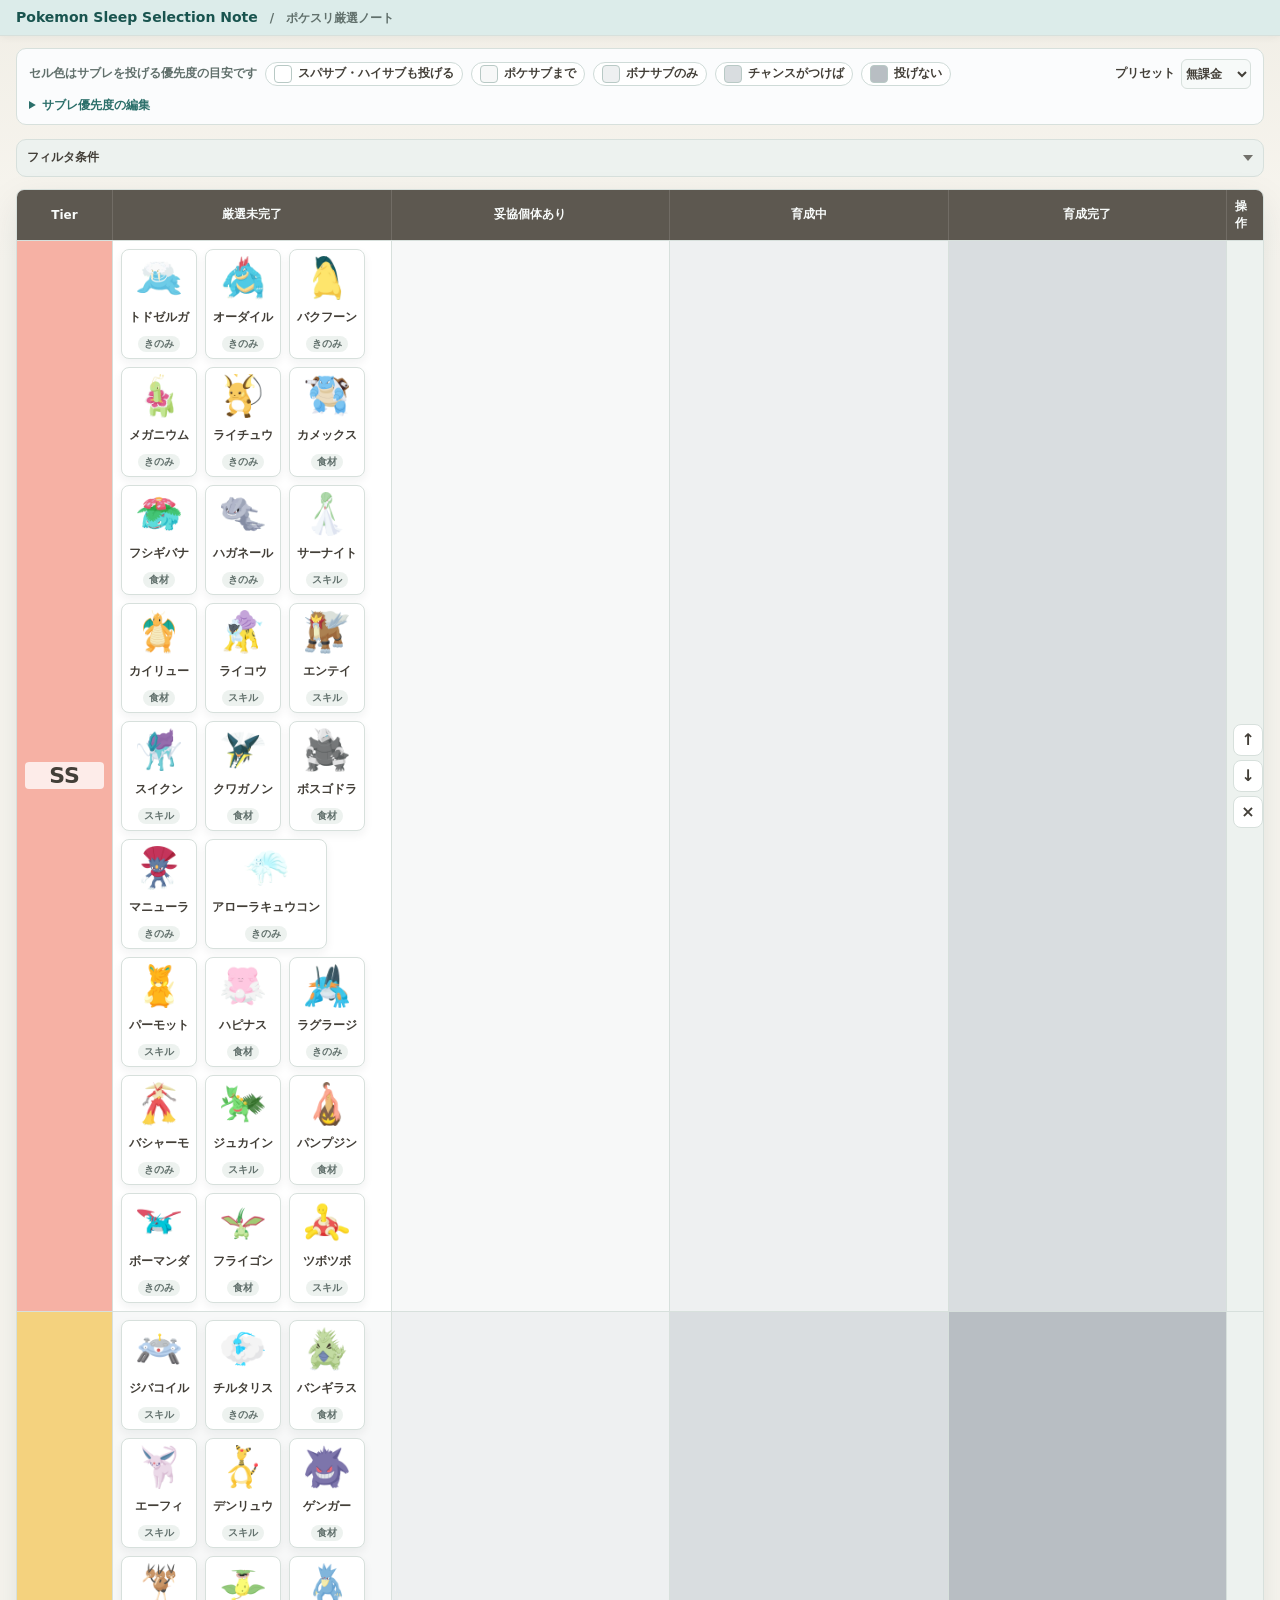
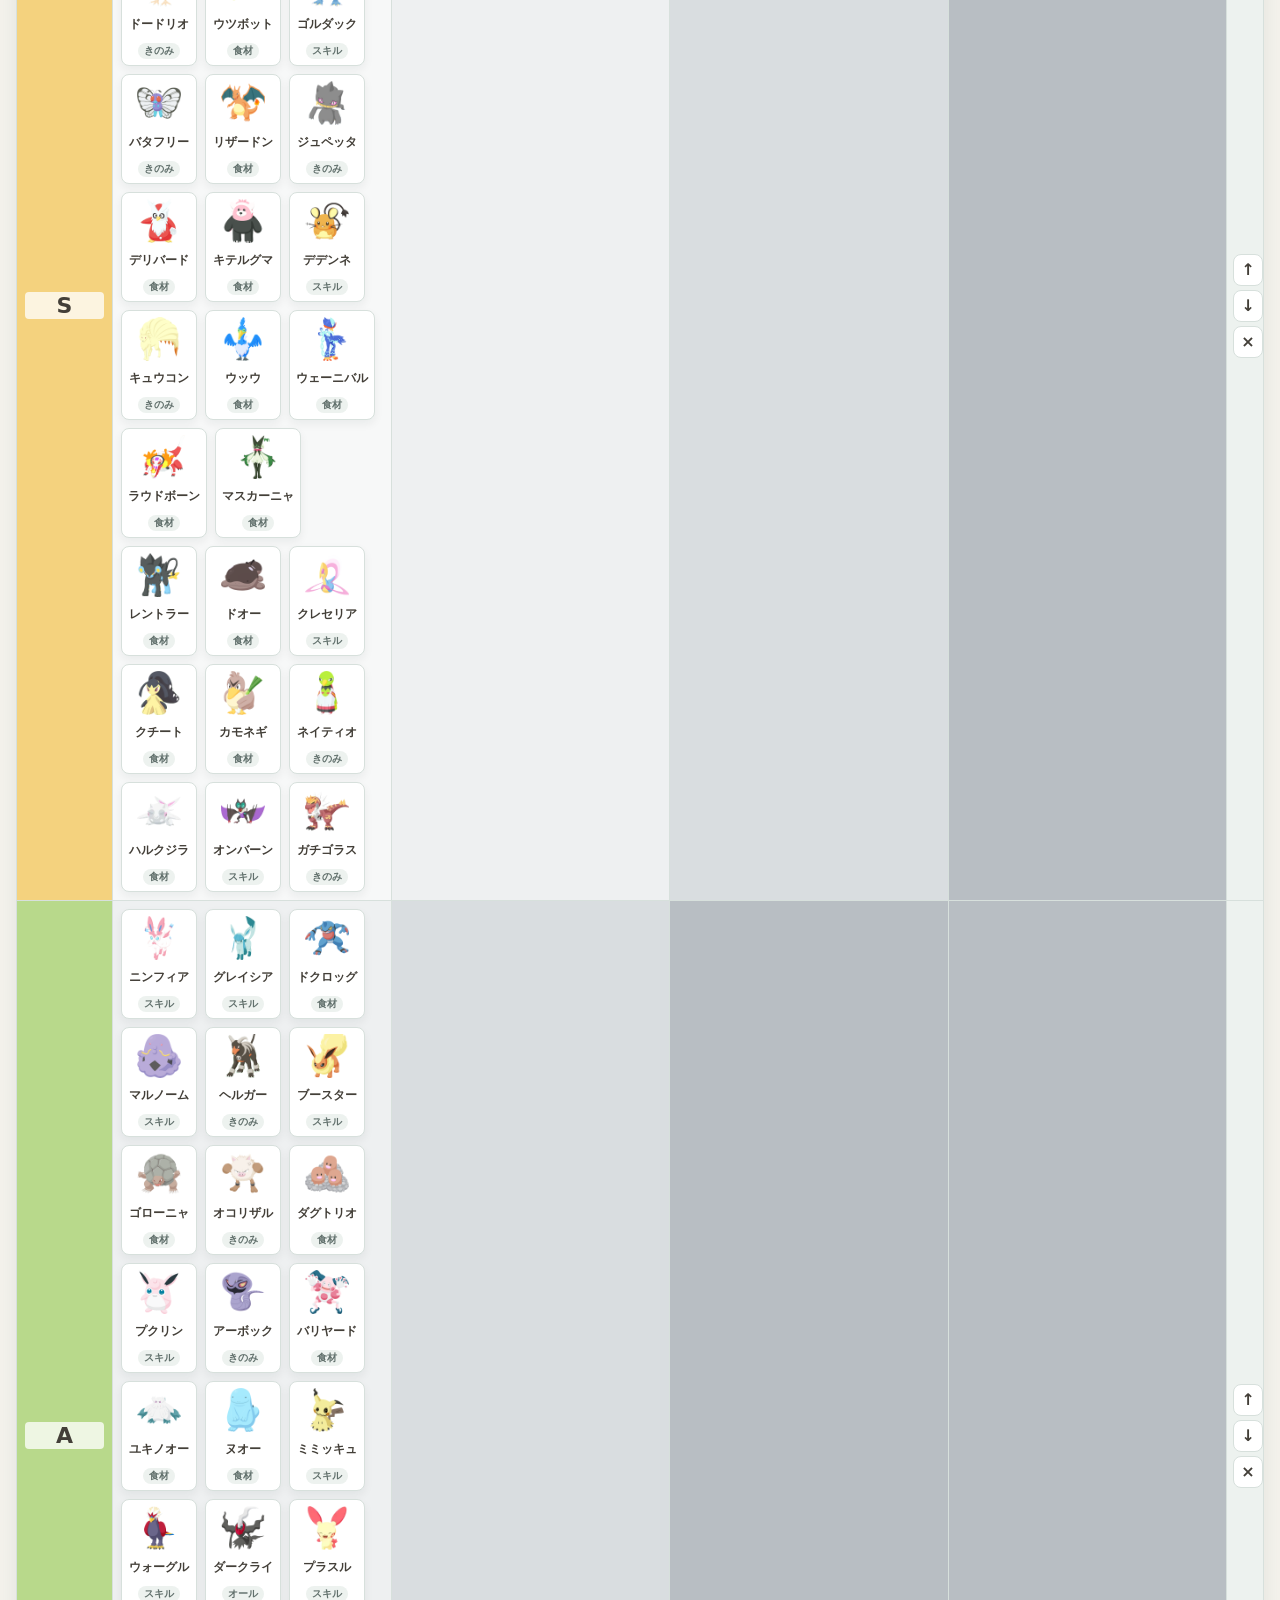
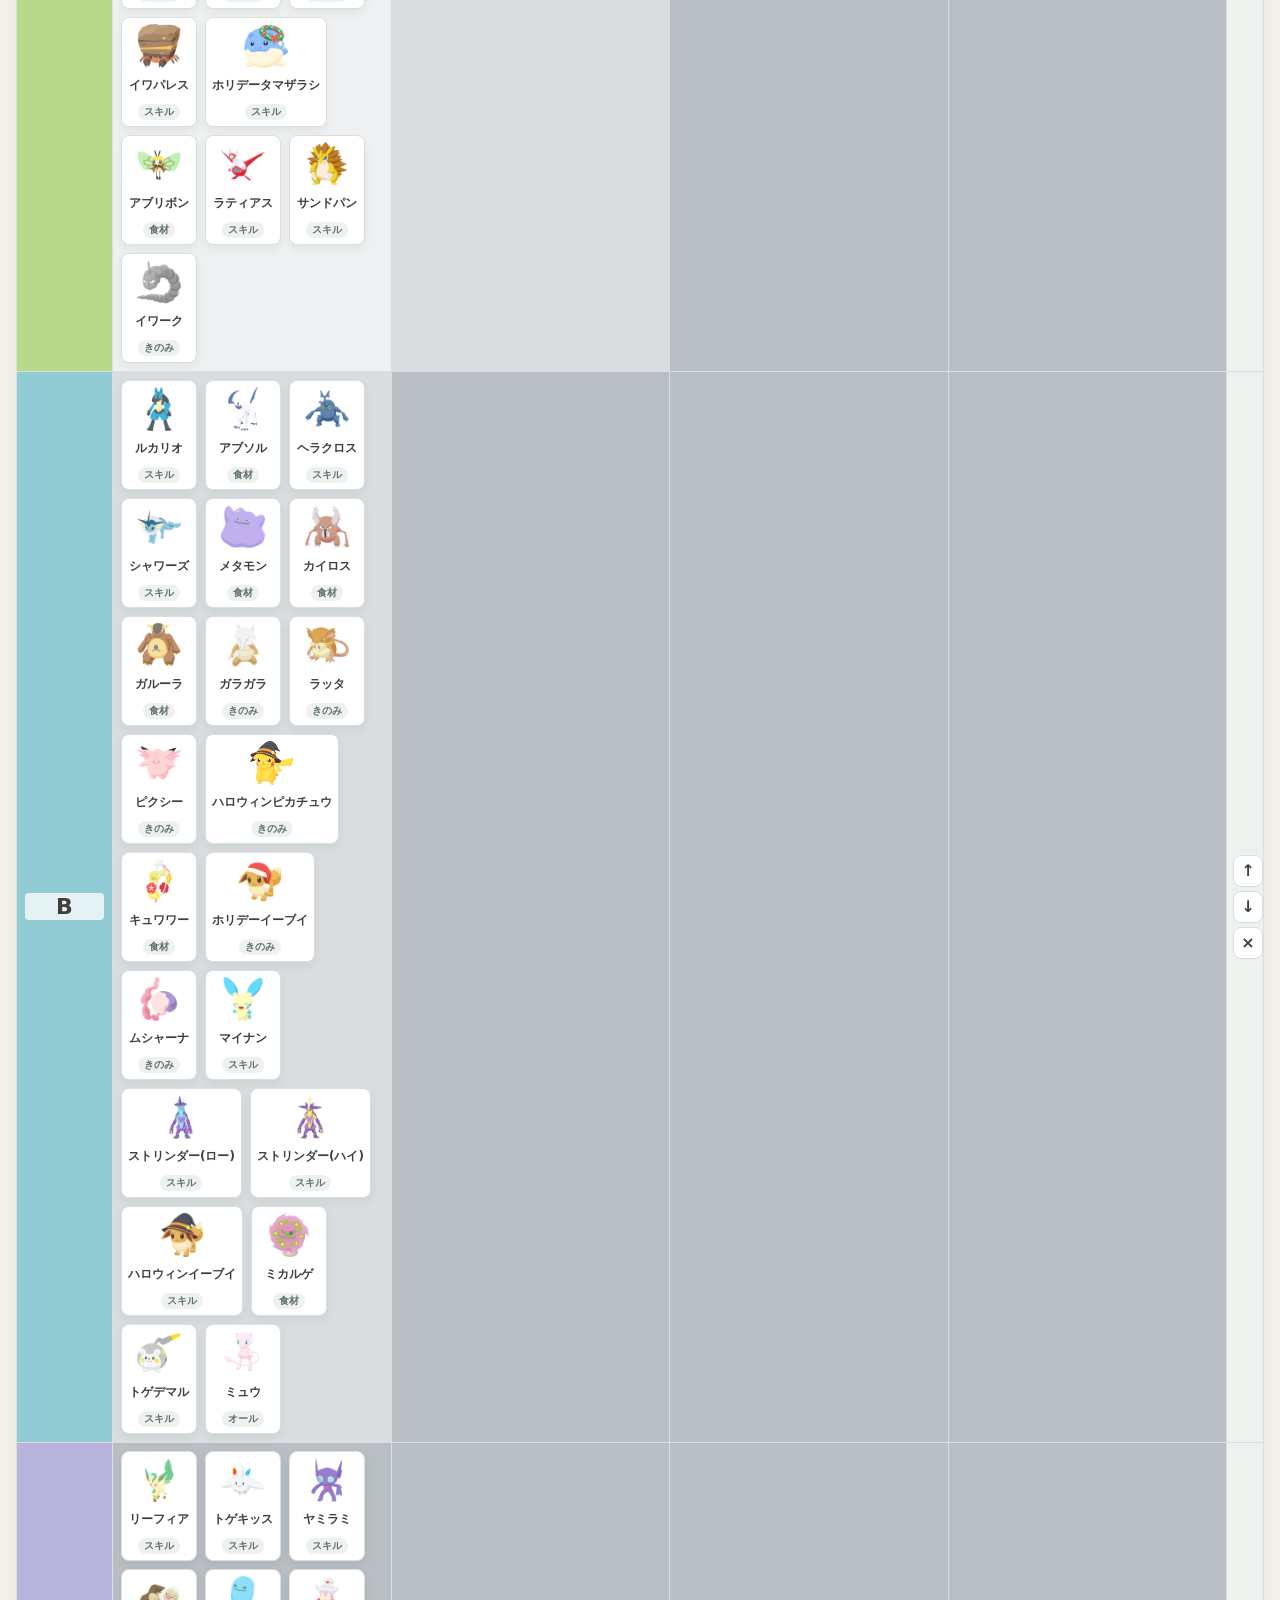
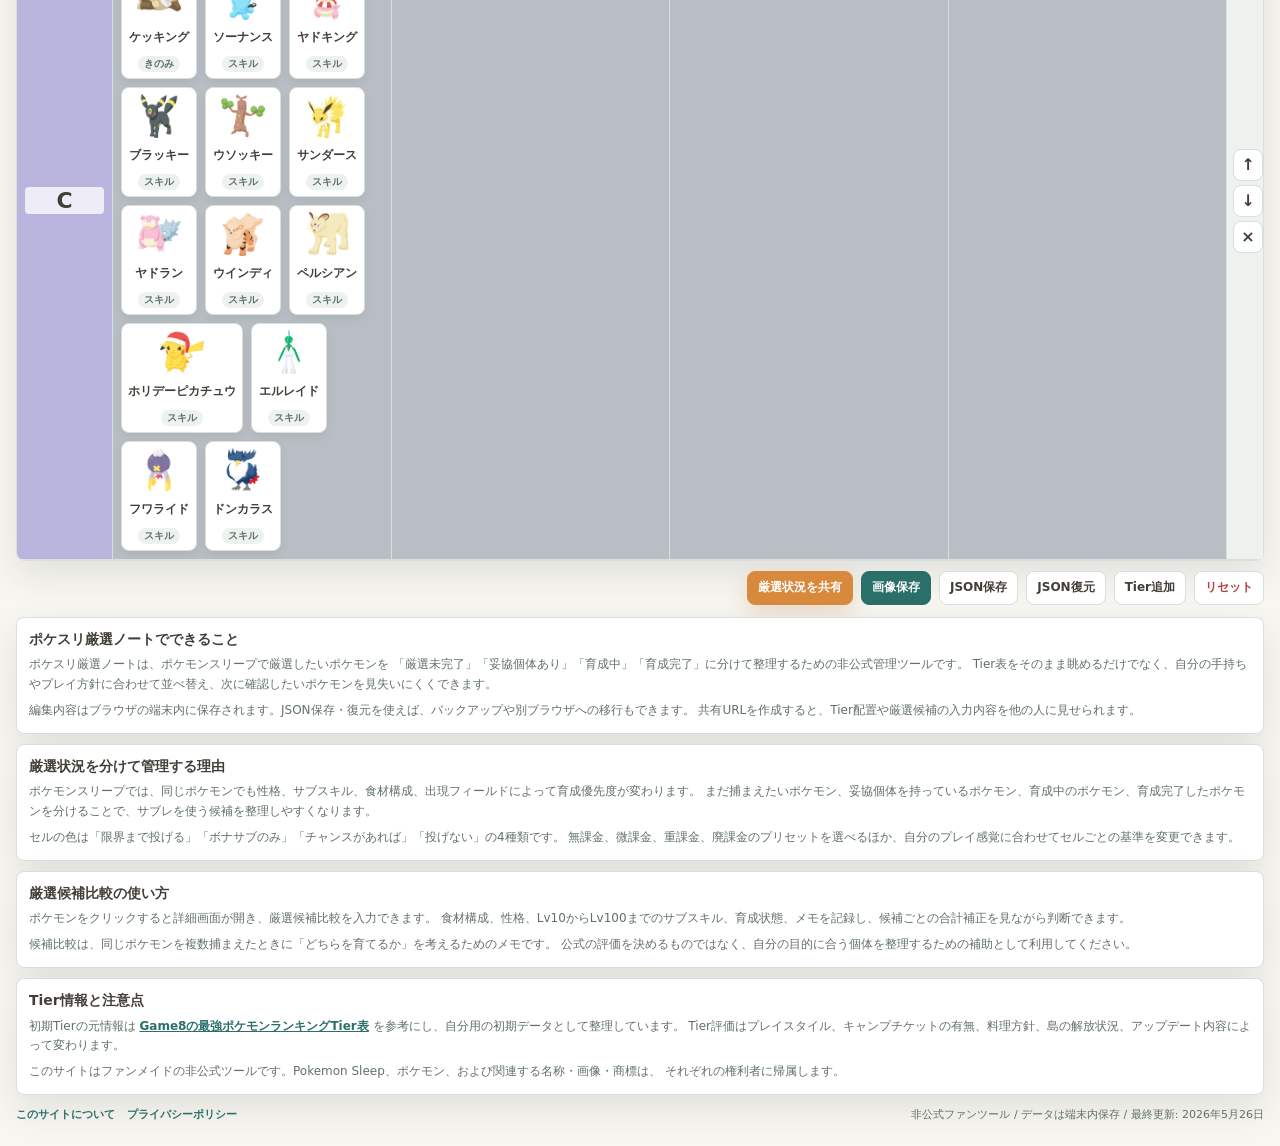
==== index.html @ 9378fd0a "Fix dark mode snack rule colors" ====
<!doctype html>
<html lang="ja">
  <head>
    <meta charset="UTF-8" />
    <meta name="viewport" content="width=device-width, initial-scale=1.0" />
    <meta name="description" content="ポケモンスリープの厳選状況をTier、妥協個体あり、育成中、育成完了に分けて端末保存できる非公式管理ツールです。" />
    <meta name="theme-color" content="#2b6f6a" />
    <title>ポケスリ厳選ノート</title>
    <link rel="icon" href="assets/favicon.svg" type="image/svg+xml" />
    <link rel="manifest" href="manifest.webmanifest" />
    <script async src="https://pagead2.googlesyndication.com/pagead/js/adsbygoogle.js?client=ca-pub-2435857317231554" crossorigin="anonymous"></script>
    <link rel="stylesheet" href="styles.css?v=20260530-1" />
  </head>
  <body>
    <div class="app-shell">
      <header class="app-header">
        <h1>Pokemon Sleep Selection Note</h1>
        <p>ポケスリ厳選ノート</p>
      </header>

      <section id="sharedTitleBanner" class="shared-title-banner" hidden></section>

      <section id="snackRulePanel" class="snack-rule-panel" aria-label="セル色の基準"></section>

      <section class="filter-panel" aria-label="フィルタ条件">
        <div class="filter-panel-head">
          <button id="filterToggleButton" class="filter-toggle-button" type="button" aria-expanded="false" aria-controls="filterPanelBody">
            <span class="filter-toggle-label">フィルタ条件</span>
            <span class="filter-toggle-icon" aria-hidden="true"></span>
          </button>
        </div>
        <div id="filterPanelBody" class="tier-filter-bar" hidden>
          <label class="filter-field filter-specialty">
            <span>得意</span>
            <select id="specialtyFilter" aria-label="得意カテゴリで絞り込み">
              <option value="all">すべて</option>
              <option value="きのみ">きのみ</option>
              <option value="食材">食材</option>
              <option value="スキル">スキル</option>
              <option value="オール">オール</option>
            </select>
          </label>
          <label class="filter-field">
            <span>タイプ</span>
            <select id="typeFilter" aria-label="タイプで絞り込み">
              <option value="all">全タイプ</option>
            </select>
          </label>
          <label class="filter-field">
            <span>フィールド</span>
            <select id="fieldFilter" aria-label="出現フィールドで絞り込み">
              <option value="all">全フィールド</option>
            </select>
          </label>
          <label class="filter-field">
            <span>食材対象</span>
            <select id="ingredientScopeFilter" aria-label="食材フィルター対象">
              <option value="all">全食材</option>
              <option value="first">第1食材のみ</option>
              <option value="first-second">第1・第2食材のみ</option>
            </select>
          </label>
          <label class="filter-field">
            <span>食材</span>
            <select id="ingredientFilter" aria-label="食材で絞り込み">
              <option value="all">食材を選択</option>
            </select>
          </label>
          <label class="filter-field filter-search">
            <span>検索</span>
            <input id="searchInput" type="search" placeholder="ポケモン名・タイプ・得意" autocomplete="off" />
          </label>
          <div id="activeFilters" class="active-filters" aria-live="polite"></div>
        </div>
      </section>

      <main class="workspace">
        <div class="board-column">
          <section class="tier-panel unfinished-panel" aria-label="厳選未完了">
            <div id="tierBoard" class="tier-board"></div>
          </section>

          <aside class="pokemon-panel" aria-label="未配置ポケモン">
            <div class="panel-head">
              <div>
                <h2>未配置</h2>
                <span id="poolCount"></span>
              </div>
            </div>
            <div id="pokemonPool" class="pokemon-grid"></div>
          </aside>
        </div>

        <aside class="status-column" aria-label="整理済みポケモン">
          <section class="compact-panel compromise-panel" aria-label="妥協個体あり">
            <div class="panel-head">
              <div>
                <h2>妥協個体あり</h2>
                <span id="compromiseCount"></span>
              </div>
            </div>
            <div id="compromisePool" class="compact-board"></div>
          </section>

          <section class="compact-panel training-panel" aria-label="育成中ポケモン">
            <div class="panel-head">
              <div>
                <h2>育成中</h2>
                <span id="trainingCount"></span>
              </div>
            </div>
            <div id="trainingPool" class="compact-board"></div>
          </section>

          <section class="compact-panel trained-panel" aria-label="育成完了ポケモン">
            <div class="panel-head">
              <div>
                <h2>育成完了</h2>
                <span id="trainedCount"></span>
              </div>
            </div>
            <div id="trainedPool" class="compact-board"></div>
          </section>
        </aside>
      </main>

      <div class="page-actions">
        <button id="shareUrlButton" class="share-button" type="button">厳選状況を共有</button>
        <button id="exportButton" class="primary-button" type="button">画像保存</button>
        <button id="exportDataButton" type="button">JSON保存</button>
        <button id="importDataButton" type="button">JSON復元</button>
        <input id="importDataInput" type="file" accept="application/json,.json" hidden />
        <button id="addTierButton" type="button">Tier追加</button>
        <button id="resetButton" class="danger-button" type="button">リセット</button>
      </div>

      <section class="content-page site-guide" aria-label="ポケスリ厳選ノートの説明">
        <section>
          <h2>ポケスリ厳選ノートでできること</h2>
          <p>
            ポケスリ厳選ノートは、ポケモンスリープで厳選したいポケモンを
            「厳選未完了」「妥協個体あり」「育成中」「育成完了」に分けて整理するための非公式管理ツールです。
            Tier表をそのまま眺めるだけでなく、自分の手持ちやプレイ方針に合わせて並べ替え、次に確認したいポケモンを見失いにくくできます。
          </p>
          <p>
            編集内容はブラウザの端末内に保存されます。JSON保存・復元を使えば、バックアップや別ブラウザへの移行もできます。
            共有URLを作成すると、Tier配置や厳選候補の入力内容を他の人に見せられます。
          </p>
        </section>

        <section>
          <h2>厳選状況を分けて管理する理由</h2>
          <p>
            ポケモンスリープでは、同じポケモンでも性格、サブスキル、食材構成、出現フィールドによって育成優先度が変わります。
            まだ捕まえたいポケモン、妥協個体を持っているポケモン、育成中のポケモン、育成完了したポケモンを分けることで、サブレを使う候補を整理しやすくなります。
          </p>
          <p>
            セルの色は「限界まで投げる」「ボナサブのみ」「チャンスがあれば」「投げない」の4種類です。
            無課金、微課金、重課金、廃課金のプリセットを選べるほか、自分のプレイ感覚に合わせてセルごとの基準を変更できます。
          </p>
        </section>

        <section>
          <h2>厳選候補比較の使い方</h2>
          <p>
            ポケモンをクリックすると詳細画面が開き、厳選候補比較を入力できます。
            食材構成、性格、Lv10からLv100までのサブスキル、育成状態、メモを記録し、候補ごとの合計補正を見ながら判断できます。
          </p>
          <p>
            候補比較は、同じポケモンを複数捕まえたときに「どちらを育てるか」を考えるためのメモです。
            公式の評価を決めるものではなく、自分の目的に合う個体を整理するための補助として利用してください。
          </p>
        </section>

        <section>
          <h2>Tier情報と注意点</h2>
          <p>
            初期Tierの元情報は
            <a href="https://game8.jp/pokemonsleep/542600" target="_blank" rel="noopener">Game8の最強ポケモンランキングTier表</a>
            を参考にし、自分用の初期データとして整理しています。
            Tier評価はプレイスタイル、キャンプチケットの有無、料理方針、島の解放状況、アップデート内容によって変わります。
          </p>
          <p>
            このサイトはファンメイドの非公式ツールです。Pokemon Sleep、ポケモン、および関連する名称・画像・商標は、
            それぞれの権利者に帰属します。
          </p>
        </section>
      </section>

      <footer class="site-footer">
        <nav aria-label="サイト情報">
          <a href="about.html">このサイトについて</a>
          <a href="privacy.html">プライバシーポリシー</a>
        </nav>
        <p>非公式ファンツール / データは端末内保存 / 最終更新: 2026年5月26日</p>
      </footer>
    </div>

    <dialog id="moveDialog">
      <form method="dialog">
        <div class="dialog-title-row">
          <h2 id="dialogPokemonName"></h2>
          <div class="dialog-title-actions">
            <button id="detailButton" class="detail-link" type="button">検索</button>
            <button class="dialog-close-button" value="cancel" type="submit" aria-label="閉じる">×</button>
          </div>
        </div>
        <div class="dialog-tabs" role="tablist" aria-label="ポケモン詳細">
          <button class="dialog-tab is-active" type="button" role="tab" aria-selected="true" aria-controls="detailOverviewPanel" data-detail-tab="overview">
            管理・基本情報
          </button>
          <button class="dialog-tab" type="button" role="tab" aria-selected="false" aria-controls="candidatePanel" data-detail-tab="candidates">
            厳選候補比較
            <span id="candidateTabCount" class="dialog-tab-count">0</span>
          </button>
        </div>
        <section id="detailOverviewPanel" class="dialog-tab-panel is-active" role="tabpanel" data-detail-panel="overview">
          <div class="detail-layout">
            <section class="detail-card">
              <div class="detail-section-head">
                <h3>管理操作</h3>
              </div>
              <div id="moveTargets" class="move-targets"></div>
            </section>
            <section class="detail-card">
              <div class="detail-section-head">
                <h3>ポケモン情報</h3>
              </div>
              <div id="pokemonInfoFields" class="pokemon-info-fields"></div>
            </section>
          </div>
        </section>
        <section id="candidatePanel" class="dialog-tab-panel candidate-panel" role="tabpanel" data-detail-panel="candidates" hidden></section>
        <div class="dialog-footer">
          <button value="cancel" type="submit">閉じる</button>
        </div>
      </form>
    </dialog>

    <script src="app.js?v=20260530-2"></script>
  </body>
</html>
---- styles.css ----
:root {
  color-scheme: light dark;
  --tier-label-width: 96px;
  --bg: #f8f6f0;
  --bg-gradient-start: #f1eee6;
  --bg-gradient-end: #f8f6f0;
  --surface: #ffffff;
  --surface-2: #edf2ef;
  --surface-3: #f7faf9;
  --ink: #433f38;
  --muted: #61706c;
  --line: #d7e0dc;
  --accent: #2b6f6a;
  --accent-strong: #19544f;
  --accent-soft: #dcecea;
  --warm: #c67c3f;
  --danger: #b54444;
  --header-bg: #dcecea;
  --hover-bg: #f8fcfb;
  --panel-head-bg: #fbfcfd;
  --table-head-bg: #5d5850;
  --table-head-ink: #f8fbfa;
  --row-alt: #fbfdfc;
  --input-bg: #f7faf9;
  --card-bg: #ffffff;
  --modal-bg: #f8fbfa;
  --snack-empty: rgba(255, 255, 255, 0.38);
  --snack-limit: #ffffff;
  --snack-poke: #f7f8f8;
  --snack-bonus: #eef0f1;
  --snack-chance: #d9dde0;
  --snack-none: #b8bec3;
  --shadow: 0 14px 36px rgba(20, 42, 38, 0.1);
}

@media (prefers-color-scheme: dark) {
  :root {
    --bg: #111816;
    --bg-gradient-start: #17211f;
    --bg-gradient-end: #111816;
    --surface: #18221f;
    --surface-2: #202c28;
    --surface-3: #1d2925;
    --ink: #eef5f2;
    --muted: #9eb0aa;
    --line: #31423d;
    --accent: #7acbc2;
    --accent-strong: #a5e8df;
    --accent-soft: #213d39;
    --warm: #d59655;
    --danger: #f08a8a;
    --header-bg: #173530;
    --hover-bg: #20302c;
    --panel-head-bg: #19241f;
    --table-head-bg: #24342f;
    --table-head-ink: #edf7f4;
    --row-alt: #1b2723;
    --input-bg: #111a17;
    --card-bg: #1d2925;
    --modal-bg: #121c19;
    --snack-empty: rgba(255, 255, 255, 0.08);
    --snack-limit: #f7fbfa;
    --snack-poke: #dfe8e5;
    --snack-bonus: #bfcfca;
    --snack-chance: #879992;
    --snack-none: #43504b;
    --shadow: 0 14px 36px rgba(0, 0, 0, 0.32);
  }
}

* {
  box-sizing: border-box;
}

body {
  margin: 0;
  background:
    linear-gradient(180deg, var(--bg-gradient-start) 0, var(--bg-gradient-end) 260px),
    var(--bg);
  color: var(--ink);
  font-family: system-ui, -apple-system, BlinkMacSystemFont, "Segoe UI", sans-serif;
}

button,
input,
textarea,
.button-link {
  font: inherit;
}

button,
.button-link {
  display: inline-grid;
  place-items: center;
  min-height: 42px;
  border: 1px solid var(--line);
  border-radius: 8px;
  background: var(--surface);
  color: var(--ink);
  font-weight: 700;
  cursor: pointer;
  text-decoration: none;
  transition: background-color 0.16s ease, border-color 0.16s ease, box-shadow 0.16s ease, transform 0.16s ease;
}

button:hover,
.button-link:hover {
  border-color: var(--muted);
  background: var(--hover-bg);
  box-shadow: 0 6px 16px rgba(20, 42, 38, 0.08);
}

button:active {
  transform: translateY(1px);
}

.app-shell {
  width: min(1280px, 100%);
  margin: 0 auto;
  padding: 0 16px 18px;
}

.app-header {
  display: flex;
  align-items: baseline;
  gap: 12px;
  width: 100vw;
  margin: 0 calc(50% - 50vw) 12px;
  padding: 9px max(16px, calc((100vw - 1280px) / 2 + 16px));
  border-bottom: 1px solid var(--line);
  background: var(--header-bg);
  color: var(--accent-strong);
  box-shadow: 0 1px 8px rgba(20, 42, 38, 0.06);
}

.app-kicker {
  display: inline-flex;
  width: fit-content;
  margin-bottom: 6px;
  padding: 3px 8px;
  border: 1px solid #c7ddd8;
  border-radius: 999px;
  background: var(--accent-soft);
  color: var(--accent-strong);
  font-size: 11px;
  font-weight: 800;
}

.app-header h1 {
  margin: 0;
  font-size: 14px;
  line-height: 1.2;
  letter-spacing: 0;
  font-weight: 900;
}

.app-header p {
  margin: 0;
  color: var(--muted);
  font-size: 12px;
  font-weight: 800;
  line-height: 1.2;
}

.app-header p::before {
  content: "/";
  margin-right: 12px;
  color: var(--line-strong);
  font-weight: 800;
}

.app-header a {
  color: var(--accent);
  font-weight: 700;
}

.shared-title-banner {
  display: flex;
  flex-wrap: wrap;
  align-items: baseline;
  gap: 8px;
  margin: 12px 0 10px;
  padding: 10px 12px;
  border: 1px solid var(--line);
  border-radius: 10px;
  background: var(--surface);
  color: var(--muted);
  font-size: 12px;
  font-weight: 800;
}

.shared-title-banner[hidden] {
  display: none;
}

.shared-title-banner strong {
  color: var(--accent-strong);
  font-size: 15px;
}

.shared-adopt-button {
  margin-left: auto;
  min-height: 30px;
  padding: 0 10px;
  border-color: var(--accent);
  background: var(--accent-soft);
  color: var(--accent-strong);
  font-size: 12px;
}

.header-actions {
  display: flex;
  flex-wrap: wrap;
  gap: 8px;
  margin-top: 14px;
}

.primary-button {
  background: var(--accent);
  border-color: var(--accent);
  color: white;
}

.primary-button:hover {
  background: var(--accent-strong);
  border-color: var(--accent-strong);
}

.share-button {
  min-height: 34px;
  padding: 0 12px;
  border-color: #d18d47;
  background: #d8893c;
  color: #ffffff;
  font-size: 12px;
  box-shadow: 0 10px 22px rgba(198, 124, 63, 0.22);
}

.share-button:hover {
  border-color: #b96d2c;
  background: #c8752f;
}

.danger-button {
  color: var(--danger);
}

.content-page {
  display: grid;
  gap: 10px;
  max-width: 860px;
}

.site-guide {
  max-width: none;
  margin-top: 12px;
}

.site-guide section {
  box-shadow: none;
}

.content-page section {
  background: var(--surface);
  border: 1px solid var(--line);
  border-radius: 8px;
  padding: 12px;
  box-shadow: var(--shadow);
}

.content-page h2 {
  margin: 0 0 6px;
  font-size: 14px;
  line-height: 1.4;
}

.content-page p {
  margin: 0;
  color: var(--muted);
  font-size: 12px;
  line-height: 1.65;
}

.content-page a {
  color: var(--accent);
  font-weight: 700;
}

.content-page p + p {
  margin-top: 6px;
}

.site-footer {
  display: flex;
  flex-wrap: wrap;
  justify-content: space-between;
  gap: 10px 16px;
  padding: 12px 0 6px;
  color: var(--muted);
  font-size: 11px;
}

.site-footer nav {
  display: flex;
  flex-wrap: wrap;
  gap: 12px;
}

.site-footer a {
  color: var(--accent);
  font-weight: 700;
  text-decoration: none;
}

.site-footer p {
  margin: 0;
}

.page-actions {
  display: flex;
  flex-wrap: wrap;
  justify-content: flex-end;
  gap: 8px;
  margin-top: 10px;
}

.page-actions button {
  min-height: 34px;
  padding: 0 10px;
  font-size: 12px;
}

.workspace {
  display: block;
  overflow-x: auto;
  border: 1px solid var(--line);
  border-radius: 8px;
  background: var(--surface);
  box-shadow: var(--shadow);
  scrollbar-color: var(--muted) var(--surface-2);
  scrollbar-width: thin;
}

.workspace::-webkit-scrollbar {
  height: 10px;
}

.workspace::-webkit-scrollbar-track {
  background: var(--surface-2);
}

.workspace::-webkit-scrollbar-thumb {
  border: 2px solid var(--surface-2);
  border-radius: 999px;
  background: var(--muted);
}

.board-column {
  display: block;
  min-width: 1240px;
}

.tier-panel,
.pokemon-panel,
.compact-panel {
  background: var(--surface);
  border: 0;
  border-radius: 0;
  box-shadow: none;
}

.tier-panel,
.compact-panel {
  min-width: 0;
}

.pokemon-panel,
.status-column {
  display: none;
}

.unfinished-panel {
  min-height: auto;
}

.section-title-row {
  display: flex;
  min-height: 62px;
  align-items: center;
  padding: 12px;
  border-bottom: 1px solid var(--line);
  background: var(--panel-head-bg);
}

.section-title-row h2 {
  margin: 0;
  font-size: 20px;
}

.tier-board {
  padding: 0;
}

.snack-rule-panel {
  margin: 12px 0 10px;
}

.snack-legend {
  display: flex;
  flex-wrap: wrap;
  align-items: center;
  gap: 8px;
  padding: 10px 12px;
  border: 1px solid var(--line);
  border-radius: 10px;
  background: var(--panel-head-bg);
  color: var(--muted);
  font-size: 12px;
  font-weight: 800;
}

.snack-preset-field {
  display: inline-flex;
  align-items: center;
  gap: 6px;
  margin-left: auto;
  color: var(--ink);
  white-space: nowrap;
}

.snack-preset-field select {
  min-height: 30px;
  border: 1px solid var(--line);
  border-radius: 6px;
  background: var(--input-bg);
  color: var(--ink);
  font: inherit;
  font-size: 12px;
}

.snack-legend-chip {
  display: inline-flex;
  align-items: center;
  gap: 6px;
  min-height: 24px;
  padding: 0 8px;
  border: 1px solid #cfdbd8;
  border-radius: 999px;
  background: var(--surface);
  color: var(--ink);
  white-space: nowrap;
}

.snack-legend-chip::before {
  content: "";
  width: 16px;
  height: 16px;
  border: 1px solid #b8c9c5;
  border-radius: 4px;
  background: var(--legend-color);
}

.snack-rule-editor {
  flex-basis: 100%;
}

.snack-rule-editor summary {
  width: fit-content;
  cursor: pointer;
  color: var(--accent);
  font-size: 12px;
  font-weight: 900;
}

.snack-rule-grid {
  display: grid;
  grid-template-columns: minmax(52px, 0.8fr) repeat(4, minmax(76px, 1fr));
  gap: 6px;
  align-items: center;
  margin-top: 8px;
  padding: 8px;
  border: 1px solid var(--line);
  border-radius: 8px;
  background: var(--surface);
}

.snack-rule-grid-head {
  color: var(--muted);
  font-size: 11px;
  font-weight: 900;
  text-align: center;
}

.snack-rule-grid strong {
  color: var(--ink);
  font-size: 12px;
  text-align: center;
}

.snack-rule-grid select {
  appearance: none;
  width: 100%;
  min-height: 30px;
  border: 1px solid var(--line);
  border-radius: 6px;
  background-color: var(--selected-snack-rule-color, var(--input-bg));
  background-image:
    linear-gradient(45deg, transparent 50%, var(--muted) 50%),
    linear-gradient(135deg, var(--muted) 50%, transparent 50%);
  background-position:
    calc(100% - 15px) 50%,
    calc(100% - 10px) 50%;
  background-repeat: no-repeat;
  background-size:
    5px 5px,
    5px 5px;
  color: var(--ink);
  font: inherit;
  font-size: 12px;
  padding: 0 28px 0 8px;
  box-shadow: inset 0 0 0 1px color-mix(in srgb, var(--ink) 5%, transparent);
}

.snack-rule-grid select:focus {
  outline: 2px solid var(--accent);
  outline-offset: 1px;
}

.snack-rule-grid option {
  background-color: var(--input-bg);
  color: var(--ink);
}

.tier-table-header {
  display: grid;
  grid-template-columns: var(--tier-label-width) repeat(4, minmax(190px, 1fr)) 36px;
  min-height: 42px;
  border-bottom: 1px solid var(--line);
  background: var(--table-head-bg);
  color: var(--table-head-ink);
  font-size: 12px;
  font-weight: 800;
}

.tier-table-header div {
  display: grid;
  place-items: center;
  padding: 8px;
  border-right: 1px solid rgba(255, 255, 255, 0.12);
}

.tier-table-header div:last-child {
  border-right: 0;
}

.tier-filter-bar {
  display: grid;
  grid-template-columns: repeat(6, minmax(0, 1fr));
  gap: 12px;
  align-items: end;
}

.filter-field {
  display: grid;
  gap: 4px;
  min-width: 0;
}

.filter-field > span {
  color: var(--muted);
  font-size: 10px;
  font-weight: 800;
}

.filter-panel {
  margin: 14px 0 12px;
  border: 1px solid var(--line);
  border-radius: 10px;
  background: var(--surface-2);
  box-shadow: none;
}

.filter-panel-head {
  display: flex;
  justify-content: flex-start;
  padding: 5px 8px;
  border-bottom: 1px solid var(--line);
  background: transparent;
}

.filter-toggle-button {
  display: flex;
  align-items: center;
  justify-content: space-between;
  width: 100%;
  min-height: 26px;
  padding: 0 2px;
  border-radius: 0;
  border: 0;
  background: transparent;
  color: var(--ink);
  font-size: 12px;
  text-align: left;
}

.filter-toggle-label {
  flex: 1 1 auto;
  font-weight: 700;
}

.filter-toggle-icon {
  flex: 0 0 auto;
  width: 0;
  height: 0;
  margin-left: 10px;
  border-left: 5px solid transparent;
  border-right: 5px solid transparent;
  border-top: 6px solid currentColor;
  transition: transform 0.18s ease;
  opacity: 0.72;
}

.filter-panel.is-open .filter-toggle-icon {
  transform: rotate(180deg);
}

.filter-panel:not(.is-open) .filter-panel-head {
  border-bottom: 0;
}

.filter-panel .tier-filter-bar {
  padding: 8px;
  background: var(--surface);
  border-top: 1px solid var(--line);
  border-radius: 0 0 10px 10px;
}

.filter-panel:not(.is-open) .tier-filter-bar {
  display: none;
}

.filter-search {
  min-width: 0;
}

.active-filters {
  grid-column: 1 / -1;
  display: flex;
  flex-wrap: wrap;
  gap: 8px;
  padding-top: 2px;
}

.active-filters[hidden] {
  display: none;
}

.active-filters button {
  min-height: 26px;
  padding: 0 8px;
  border-color: #bfd1cc;
  border-radius: 999px;
  background: var(--accent-soft);
  color: var(--ink);
  font-size: 10px;
  font-weight: 700;
}

.active-filters .clear-filters-button {
  background: transparent;
  color: var(--accent);
}

.tier-row {
  display: grid;
  grid-template-columns: var(--tier-label-width) repeat(4, minmax(190px, 1fr)) 36px;
  min-height: 104px;
  border: 1px solid var(--line);
  border-width: 0 0 1px;
  border-radius: 0;
  overflow: hidden;
  background: var(--surface);
}

.tier-row:nth-child(even) {
  background: var(--row-alt);
}

.tier-row + .tier-row {
  margin-top: 0;
}

.tier-label {
  display: grid;
  place-items: center;
  padding: 8px;
  border-right: 1px solid var(--line);
  background: var(--tier-color);
}

.tier-label input {
  width: 100%;
  border: 0;
  border-radius: 4px;
  background: rgba(255, 255, 255, 0.76);
  color: #433f38;
  text-align: center;
  font-size: 22px;
  font-weight: 800;
}

.tier-dropzone {
  display: flex;
  flex-wrap: wrap;
  align-content: flex-start;
  gap: 8px;
  min-height: 104px;
  padding: 8px;
  border-right: 1px solid var(--line);
  background: var(--snack-cell-color, var(--snack-empty));
}

.tier-actions {
  display: grid;
  align-content: center;
  gap: 4px;
  padding: 6px;
  background: var(--surface-2);
}

.tier-actions button {
  min-height: 32px;
  width: 30px;
  padding: 0;
}

.panel-head {
  z-index: 2;
  display: grid;
  gap: 10px;
  padding: 12px;
  min-height: 62px;
  background: var(--panel-head-bg);
  border-bottom: 1px solid var(--line);
  border-radius: 0;
}

.panel-head h2 {
  margin: 0;
  font-size: 18px;
}

#poolCount,
#compromiseCount,
#trainingCount,
#trainedCount {
  color: var(--muted);
  font-size: 13px;
}

#searchInput {
  width: 100%;
  min-height: 34px;
  border: 1px solid var(--line);
  border-radius: 8px;
  padding: 0 10px;
  background: var(--input-bg);
  color: var(--ink);
  font-size: 12px;
}

#typeFilter,
#specialtyFilter,
#fieldFilter,
#ingredientFilter,
#ingredientScopeFilter {
  min-height: 34px;
  width: 100%;
  border: 1px solid var(--line);
  border-radius: 8px;
  padding: 0 10px;
  background: var(--input-bg);
  color: var(--ink);
  font: inherit;
  font-size: 12px;
}

@media (max-width: 1180px) {
  .tier-filter-bar {
    grid-template-columns: repeat(3, minmax(0, 1fr));
  }
}

.pokemon-grid {
  display: grid;
  grid-template-columns: repeat(auto-fill, minmax(86px, 1fr));
  gap: 8px;
  padding: 12px;
}

.compact-board {
  display: grid;
  gap: 0;
  padding: 0;
}

.compact-row {
  grid-template-columns: var(--tier-label-width) minmax(0, 1fr);
  min-height: 104px;
}

.compact-row .tier-label {
  padding: 6px;
}

.compact-row .tier-label strong {
  display: grid;
  place-items: center;
  width: 100%;
  min-height: 34px;
  border-radius: 4px;
  background: color-mix(in srgb, var(--surface) 72%, transparent);
  font-size: 22px;
  font-weight: 800;
}

.compact-row .pokemon-card {
  min-width: 76px;
}

.pokemon-card {
  touch-action: auto;
  display: grid;
  justify-items: center;
  gap: 4px;
  min-width: 76px;
  min-height: 88px;
  border: 1px solid var(--line);
  border-radius: 8px;
  padding: 6px;
  background: var(--card-bg);
  color: var(--ink);
  user-select: none;
  box-shadow: 0 4px 10px rgba(20, 42, 38, 0.06);
}

.pokemon-card:hover {
  border-color: var(--muted);
  background: var(--hover-bg);
  transform: translateY(-1px);
}

.pokemon-card.new-pokemon {
  border-color: #d8a800;
  background: #fff6bf;
}

.pokemon-card.dragging {
  opacity: 0.45;
}

.pokemon-card img {
  width: 44px;
  height: 44px;
  object-fit: contain;
}

.fallback-icon {
  display: grid;
  place-items: center;
  width: 44px;
  height: 44px;
  border-radius: 50%;
  background: var(--surface-2);
  color: var(--accent);
  font-weight: 800;
}

.pokemon-card span {
  width: 100%;
  min-height: 28px;
  display: grid;
  place-items: center;
  text-align: center;
  font-size: 12px;
  font-weight: 700;
  line-height: 1.15;
  overflow-wrap: anywhere;
}

.pokemon-meta {
  padding: 1px 6px;
  border-radius: 999px;
  background: var(--surface-2);
  color: var(--muted);
  font-size: 10px;
  font-weight: 800;
}

.candidate-count {
  width: fit-content;
  padding: 1px 6px;
  border-radius: 999px;
  background: var(--accent-soft);
  color: var(--accent-strong);
  font-size: 10px;
  font-weight: 800;
}

.drop-hover {
  outline: 3px solid rgba(37, 111, 143, 0.28);
  outline-offset: -4px;
}

.move-mode-bar {
  position: fixed;
  z-index: 50;
  left: 10px;
  right: 10px;
  bottom: 10px;
  display: flex;
  align-items: center;
  justify-content: space-between;
  gap: 12px;
  min-height: 48px;
  padding: 8px 10px 8px 14px;
  border: 1px solid var(--line);
  border-radius: 8px;
  background: color-mix(in srgb, var(--surface) 96%, transparent);
  box-shadow: 0 14px 36px rgba(20, 42, 38, 0.2);
}

.move-mode-bar[hidden] {
  display: none;
}

.move-mode-label {
  min-width: 0;
  color: var(--accent-strong);
  font-size: 14px;
  font-weight: 900;
  overflow: hidden;
  text-overflow: ellipsis;
  white-space: nowrap;
}

.move-mode-bar button {
  min-height: 32px;
  padding: 0 10px;
  border-color: #c4d7d3;
  background: var(--accent-soft);
  color: var(--accent-strong);
  font-size: 12px;
}

.pokemon-card.is-move-selected {
  border-color: var(--accent);
  box-shadow: 0 0 0 2px rgba(43, 111, 106, 0.24);
}

.move-mode-active .tier-dropzone.is-move-target {
  outline: 2px dashed rgba(43, 111, 106, 0.38);
  outline-offset: -4px;
}

.move-mode-active .tier-dropzone.is-move-target:empty {
  min-height: 42px;
}

dialog {
  width: min(1040px, calc(100% - 24px));
  height: min(820px, calc(100dvh - 24px));
  max-height: calc(100dvh - 24px);
  border: 0;
  border-radius: 8px;
  padding: 0;
  overflow: hidden;
  box-shadow: 0 18px 48px rgba(0, 0, 0, 0.24);
}

dialog::backdrop {
  background: rgba(16, 24, 32, 0.45);
}

dialog form {
  position: relative;
  display: grid;
  grid-template-rows: auto auto minmax(0, 1fr) auto;
  gap: 14px;
  height: 100%;
  box-sizing: border-box;
  padding: 16px;
  overflow: hidden;
  background: var(--modal-bg);
}

.dialog-title-row {
  display: flex;
  align-items: baseline;
  justify-content: space-between;
  gap: 12px;
}

.dialog-title-actions {
  display: flex;
  align-items: center;
  gap: 10px;
}

dialog h2 {
  margin: 0;
  font-size: 22px;
}

.detail-link {
  min-height: auto;
  border: 0;
  background: transparent;
  color: var(--accent);
  padding: 0;
  font-size: 12px;
  font-weight: 700;
  text-decoration: underline;
}

.dialog-close-button {
  width: 34px;
  min-height: 34px;
  padding: 0;
  border-radius: 999px;
  background: var(--surface);
  color: var(--muted);
  font-size: 18px;
  line-height: 1;
}

.dialog-tabs {
  display: grid;
  grid-template-columns: repeat(2, minmax(0, 1fr));
  gap: 6px;
  padding: 4px;
  border: 1px solid var(--line);
  border-radius: 8px;
  background: var(--surface-2);
}

.dialog-tab {
  display: inline-flex;
  align-items: center;
  justify-content: center;
  gap: 8px;
  min-height: 42px;
  border: 0;
  background: transparent;
  color: var(--muted);
  font-size: 13px;
  font-weight: 900;
}

.dialog-tab.is-active {
  background: var(--surface);
  color: var(--accent-strong);
  box-shadow: 0 1px 6px rgba(42, 72, 69, 0.12);
}

.dialog-tab-count {
  display: inline-grid;
  place-items: center;
  min-width: 24px;
  min-height: 22px;
  padding: 0 7px;
  border-radius: 999px;
  background: var(--accent-soft);
  color: var(--accent-strong);
  font-size: 12px;
}

.dialog-tab-panel {
  min-width: 0;
  min-height: 0;
  overflow: auto;
}

.dialog-tab-panel[hidden] {
  display: none;
}

.detail-layout {
  display: grid;
  grid-template-columns: minmax(0, 1.1fr) minmax(300px, 0.9fr);
  gap: 12px;
  align-items: start;
}

.detail-card {
  display: grid;
  gap: 10px;
  min-width: 0;
  padding: 12px;
  border: 1px solid var(--line);
  border-radius: 8px;
  background: var(--surface);
}

.detail-section-head {
  display: flex;
  align-items: center;
  justify-content: space-between;
  gap: 10px;
}

.detail-section-head h3 {
  margin: 0;
  color: var(--ink);
  font-size: 14px;
}

.pokemon-info-fields {
  display: grid;
  grid-template-columns: repeat(2, minmax(0, 1fr));
  gap: 10px;
}

.pokemon-info-item {
  display: grid;
  gap: 5px;
  min-width: 0;
  padding: 10px;
  border-radius: 8px;
  background: var(--surface-2);
}

.pokemon-info-fields span {
  color: var(--muted);
  font-size: 12px;
  font-weight: 800;
}

.pokemon-info-item strong {
  color: var(--ink);
  font-size: 14px;
  line-height: 1.4;
  overflow-wrap: anywhere;
}

.move-targets {
  display: grid;
  grid-template-columns: repeat(2, minmax(0, 1fr));
  gap: 8px;
}

.move-targets button {
  width: 100%;
  background: var(--surface);
}

.move-group-title {
  grid-column: 1 / -1;
  padding: 8px 0 0;
  color: var(--muted);
  font-size: 12px;
  font-weight: 800;
}

.candidate-panel {
  display: grid;
  gap: 12px;
  padding: 12px;
  border: 1px solid var(--line);
  border-radius: 8px;
  background: var(--surface);
}

.candidate-panel-head {
  display: flex;
  align-items: center;
  justify-content: space-between;
  gap: 10px;
}

.candidate-panel h3 {
  margin: 0;
  font-size: 15px;
}

.candidate-panel-head button {
  min-height: 34px;
  padding: 0 10px;
  background: var(--accent-soft);
  color: var(--accent-strong);
}

.candidate-empty {
  margin: 0;
  color: var(--muted);
  font-size: 13px;
  line-height: 1.6;
}

.candidate-grid {
  display: grid;
  grid-template-columns: repeat(auto-fit, minmax(340px, 1fr));
  gap: 12px;
}

.candidate-card {
  display: grid;
  gap: 12px;
  min-width: 0;
  padding: 12px;
  border: 1px solid var(--line);
  border-radius: 8px;
  background: var(--surface);
}

.candidate-card-head {
  display: grid;
  grid-template-columns: minmax(0, 1fr) 34px;
  gap: 8px;
  align-items: start;
}

.candidate-card-head button {
  min-height: 34px;
  padding: 0;
  color: var(--danger);
}

.candidate-title-fields {
  display: grid;
  grid-template-columns: minmax(0, 1fr) 112px;
  gap: 8px;
}

.candidate-card-section {
  display: grid;
  gap: 8px;
  min-width: 0;
  padding: 10px;
  border: 1px solid var(--line);
  border-radius: 8px;
  background: var(--surface-2);
}

.candidate-card-section h4 {
  margin: 0;
  color: var(--accent-strong);
  font-size: 12px;
  font-weight: 900;
}

.candidate-card-section-body {
  display: grid;
  gap: 8px;
  min-width: 0;
}

.candidate-ingredient-grid .candidate-card-section-body {
  grid-template-columns: repeat(3, minmax(0, 1fr));
}

.candidate-subskill-grid .candidate-card-section-body {
  grid-template-columns: repeat(2, minmax(0, 1fr));
}

.candidate-field {
  display: grid;
  gap: 5px;
  min-width: 0;
}

.candidate-field span {
  color: var(--muted);
  font-size: 11px;
  font-weight: 800;
}

.candidate-effect {
  min-height: 15px;
  color: var(--muted);
  font-size: 11px;
  font-weight: 700;
  line-height: 1.45;
}

.candidate-field input,
.candidate-field textarea,
.candidate-field select,
.candidate-field output,
.candidate-picker-button,
.candidate-card select,
.candidate-card-head input {
  width: 100%;
  min-height: 34px;
  border: 1px solid var(--line);
  border-radius: 6px;
  padding: 0 8px;
  background: var(--input-bg);
  color: var(--ink);
  font: inherit;
  font-size: 13px;
}

.candidate-picker-button {
  display: flex;
  align-items: center;
  justify-content: flex-start;
  min-width: 0;
  text-align: left;
  overflow: hidden;
  text-overflow: ellipsis;
  white-space: nowrap;
}

.candidate-picker-button.is-placeholder {
  color: var(--muted);
  font-weight: 700;
}

.candidate-field output {
  display: grid;
  align-items: center;
  background: var(--surface-2);
  color: var(--muted);
  font-weight: 800;
}

.candidate-totals {
  display: grid;
  grid-template-columns: repeat(3, minmax(0, 1fr));
  gap: 8px;
  padding: 0;
  border: 1px solid var(--line);
  border-radius: 8px;
  background: var(--surface);
  overflow: hidden;
}

.candidate-total-row {
  display: grid;
  gap: 4px;
  align-items: start;
  min-width: 0;
  padding: 8px;
  background: var(--accent-soft);
}

.candidate-total-level {
  width: fit-content;
  padding: 2px 7px;
  border-radius: 999px;
  background: var(--accent);
  color: #ffffff;
  font-size: 10px;
  font-weight: 900;
}

.candidate-total-row p {
  margin: 0;
  color: var(--accent-strong);
  font-size: 11px;
  font-weight: 800;
  line-height: 1.45;
}

.candidate-field textarea {
  min-height: 56px;
  padding: 8px;
  resize: vertical;
  line-height: 1.5;
}

.subskill-select.subskill-gold {
  border-color: #d0a13f;
  background: #fff4cc;
}

.subskill-select.subskill-blue {
  border-color: #5e91c9;
  background: #e4f0ff;
}

.subskill-select.subskill-white {
  border-color: #c9d1d6;
  background: var(--surface);
}

.choice-panel-overlay {
  position: absolute;
  inset: 0;
  z-index: 2147483647;
  display: grid;
  place-items: center;
  padding: 16px;
  background: rgba(18, 22, 27, 0.46);
}

.choice-panel-overlay.is-global {
  position: fixed;
}

.choice-panel {
  display: grid;
  gap: 16px;
  width: min(560px, 100%);
  max-height: min(760px, calc(100dvh - 32px));
  padding: 24px;
  overflow: auto;
  border-radius: 8px;
  background: var(--surface);
  box-shadow: 0 24px 64px rgba(0, 0, 0, 0.28);
}

.choice-panel h2 {
  margin: 0;
  color: var(--ink);
  font-size: 24px;
  line-height: 1.45;
}

.choice-panel-body {
  display: grid;
  gap: 16px;
}

.choice-panel-section {
  display: grid;
  gap: 8px;
}

.choice-panel-section h3 {
  display: flex;
  align-items: center;
  gap: 8px;
  margin: 0;
  color: var(--ink);
  font-size: 18px;
  font-weight: 800;
}

.choice-panel-section h3 span {
  color: #ef6464;
  font-size: 18px;
}

.choice-panel-grid {
  display: grid;
  grid-template-columns: repeat(2, minmax(0, 1fr));
  gap: 8px;
}

.subskill-level-bar {
  display: grid;
  grid-template-columns: repeat(5, minmax(0, 1fr));
  gap: 8px;
  padding: 8px;
  border: 1px solid var(--line);
  border-radius: 8px;
  background: var(--surface-2);
}

.subskill-level-button {
  display: grid;
  gap: 3px;
  min-width: 0;
  min-height: 54px;
  padding: 7px;
  border-color: var(--line);
  background: var(--surface);
  color: var(--ink);
}

.subskill-level-button span,
.subskill-level-button small {
  min-width: 0;
  overflow: hidden;
  text-overflow: ellipsis;
  white-space: nowrap;
}

.subskill-level-button span {
  font-size: 12px;
  font-weight: 900;
}

.subskill-level-button small {
  color: var(--muted);
  font-size: 10px;
  font-weight: 800;
}

.subskill-level-button.is-active {
  border-color: var(--accent);
  background: var(--accent);
  color: #ffffff;
}

.subskill-level-button.is-active small {
  color: rgba(255, 255, 255, 0.84);
}

.choice-panel-button {
  position: relative;
  display: flex;
  align-items: center;
  justify-content: center;
  min-width: 0;
  min-height: 36px;
  padding: 0 12px;
  border-color: var(--line);
  background: var(--surface-2);
  color: var(--ink);
  font-weight: 800;
}

.choice-panel-button span {
  min-width: 0;
  overflow: hidden;
  text-overflow: ellipsis;
  white-space: nowrap;
}

.choice-panel-button em {
  flex: 0 0 auto;
  color: #ef6464;
  font-size: 12px;
  font-style: normal;
  font-weight: 900;
  white-space: nowrap;
}

.choice-panel-button.nature-choice {
  justify-content: space-between;
  gap: 10px;
}

.choice-panel-button small {
  position: absolute;
  top: -9px;
  right: -7px;
  display: grid;
  place-items: center;
  min-width: 27px;
  min-height: 27px;
  padding: 0 5px;
  border: 2px solid #ffffff;
  border-radius: 999px;
  background: #35d174;
  color: #ffffff;
  font-size: 13px;
  font-weight: 900;
}

.choice-panel-button.is-selected {
  border-color: var(--accent);
  box-shadow: 0 0 0 2px rgba(43, 111, 106, 0.18);
}

.choice-panel-button.subskill-gold {
  background: #ffec7c;
  border-color: #d8bd45;
}

.choice-panel-button.subskill-blue {
  background: #dff0fb;
  border-color: #9fc4dc;
}

.choice-panel-button.subskill-white {
  background: #f7f7f7;
  border-color: #d2d2d2;
}

@media (prefers-color-scheme: dark) {
  .primary-button,
  .subskill-level-button.is-active,
  .candidate-total-level {
    color: #071412;
  }

  .danger-button {
    color: #fff7f0;
  }

  .pokemon-card.new-pokemon {
    border-color: #d8a800;
    background: #4b4217;
  }

  .subskill-select.subskill-gold,
  .choice-panel-button.subskill-gold {
    background: #59491b;
    border-color: #b99b34;
  }

  .subskill-select.subskill-blue,
  .choice-panel-button.subskill-blue {
    background: #1d3b54;
    border-color: #5e91c9;
  }

  .subskill-select.subskill-white,
  .choice-panel-button.subskill-white {
    background: var(--surface-2);
    border-color: var(--line);
  }
}

.choice-panel-footer {
  display: flex;
  justify-content: flex-end;
  gap: 10px;
}

.choice-panel-footer button {
  min-height: 38px;
  padding: 0 12px;
  border: 0;
  background: transparent;
  color: var(--accent);
}

.choice-panel-footer .primary-button {
  border: 1px solid var(--accent);
  background: var(--accent);
  color: #ffffff;
}

.share-title-panel,
.share-url-panel {
  width: min(520px, 100%);
}

.share-title-field {
  display: grid;
  gap: 8px;
}

.share-title-field span {
  color: var(--muted);
  font-size: 12px;
  font-weight: 800;
}

.share-title-preview-label {
  margin-top: 2px;
}

.share-title-field input,
.share-title-field textarea {
  width: 100%;
  min-height: 42px;
  border: 1px solid var(--line);
  border-radius: 8px;
  padding: 0 10px;
  background: var(--input-bg);
  color: var(--ink);
  font: inherit;
}

.share-title-field textarea {
  min-height: 120px;
  padding: 10px;
  resize: vertical;
}

.share-title-field strong {
  display: block;
  padding: 8px 10px;
  border: 1px solid var(--line);
  border-radius: 8px;
  background: var(--accent-soft);
  color: var(--accent-strong);
  font-size: 14px;
  line-height: 1.5;
}

.app-notice {
  position: fixed;
  z-index: 2147483647;
  right: 16px;
  bottom: 16px;
  max-width: min(360px, calc(100vw - 32px));
  padding: 10px 12px;
  border: 1px solid var(--line);
  border-radius: 8px;
  background: var(--surface);
  color: var(--accent-strong);
  font-size: 13px;
  font-weight: 900;
  box-shadow: var(--shadow);
}

.dialog-footer {
  display: flex;
  justify-content: flex-end;
}

@media (max-width: 860px) {
  :root {
    --tier-label-width: 36px;
  }

  .app-shell {
    padding: 0 4px 80px;
  }

  .app-header {
    align-items: flex-start;
    flex-direction: column;
    gap: 2px;
    padding: 8px 10px;
  }

  .app-header h1 {
    font-size: 13px;
  }

  .app-header p {
    font-size: 11px;
  }

  .app-header p::before {
    content: none;
  }

  .page-actions {
    display: grid;
    grid-template-columns: repeat(2, minmax(0, 1fr));
    justify-content: stretch;
  }

  .workspace {
    display: block;
  }

  .board-column {
    min-width: 360px;
  }

  .status-column,
  .training-panel,
  .trained-panel,
  .compromise-panel {
    position: relative;
    top: auto;
    max-height: none;
    overflow: visible;
  }

  .tier-filter-bar {
    grid-template-columns: 1fr;
  }

  .snack-preset-field {
    margin-left: 0;
  }

  .snack-rule-grid {
    grid-template-columns: minmax(38px, 0.7fr) repeat(4, minmax(52px, 1fr));
  }

  .snack-legend {
    gap: 6px;
    padding: 8px;
    font-size: 10px;
  }

  .snack-legend > span:first-child {
    flex-basis: 100%;
  }

  .snack-legend-chip {
    padding: 2px 6px;
    font-size: 10px;
  }

  .snack-legend-chip::before {
    width: 12px;
    height: 12px;
  }

  .tier-table-header {
    grid-template-columns: var(--tier-label-width) repeat(4, minmax(72px, 1fr)) 22px;
    min-height: 30px;
  }

  .tier-table-header div {
    padding: 4px 2px;
    font-size: 0;
  }

  .tier-table-header div::after {
    content: attr(data-short);
    font-size: 10px;
  }

  .tier-row {
    grid-template-columns: var(--tier-label-width) repeat(4, minmax(72px, 1fr)) 22px;
    min-height: 42px;
  }

  .tier-label {
    padding: 3px;
  }

  .tier-label input {
    min-height: 26px;
    padding: 0 2px;
    font-size: 14px;
  }

  .tier-dropzone {
    min-height: 42px;
    gap: 2px;
    padding: 2px;
  }

  .tier-actions {
    gap: 2px;
    padding: 2px;
  }

  .tier-actions button {
    width: 18px;
    min-height: 20px;
    font-size: 11px;
  }

  .pokemon-grid {
    grid-template-columns: repeat(auto-fill, minmax(72px, 1fr));
    max-height: none;
  }

  .pokemon-card {
    width: 28px;
    min-width: 28px;
    min-height: 28px;
    gap: 0;
    padding: 1px;
    border-radius: 6px;
  }

  .pokemon-card img {
    width: 26px;
    height: 26px;
  }

  .fallback-icon {
    width: 26px;
    height: 26px;
    font-size: 12px;
  }

  .pokemon-card span,
  .pokemon-card .pokemon-meta,
  .pokemon-card .candidate-count {
    display: none;
  }

  dialog {
    width: min(560px, calc(100% - 16px));
    height: min(720px, calc(100dvh - 16px));
  }

  dialog form {
    padding: 12px;
  }

  .dialog-title-row {
    align-items: start;
  }

  .dialog-tabs,
  .detail-layout,
  .pokemon-info-fields {
    grid-template-columns: 1fr;
  }

  .move-targets {
    grid-template-columns: 1fr 1fr;
  }

  .move-targets button {
    min-height: 46px;
  }

  .candidate-grid {
    grid-template-columns: 1fr;
  }

  .candidate-title-fields,
  .candidate-ingredient-grid .candidate-card-section-body,
  .candidate-subskill-grid .candidate-card-section-body,
  .candidate-totals,
  .choice-panel-grid {
    grid-template-columns: 1fr;
  }

  .choice-panel {
    padding: 20px;
  }

  .choice-panel h2 {
    font-size: 22px;
  }
}
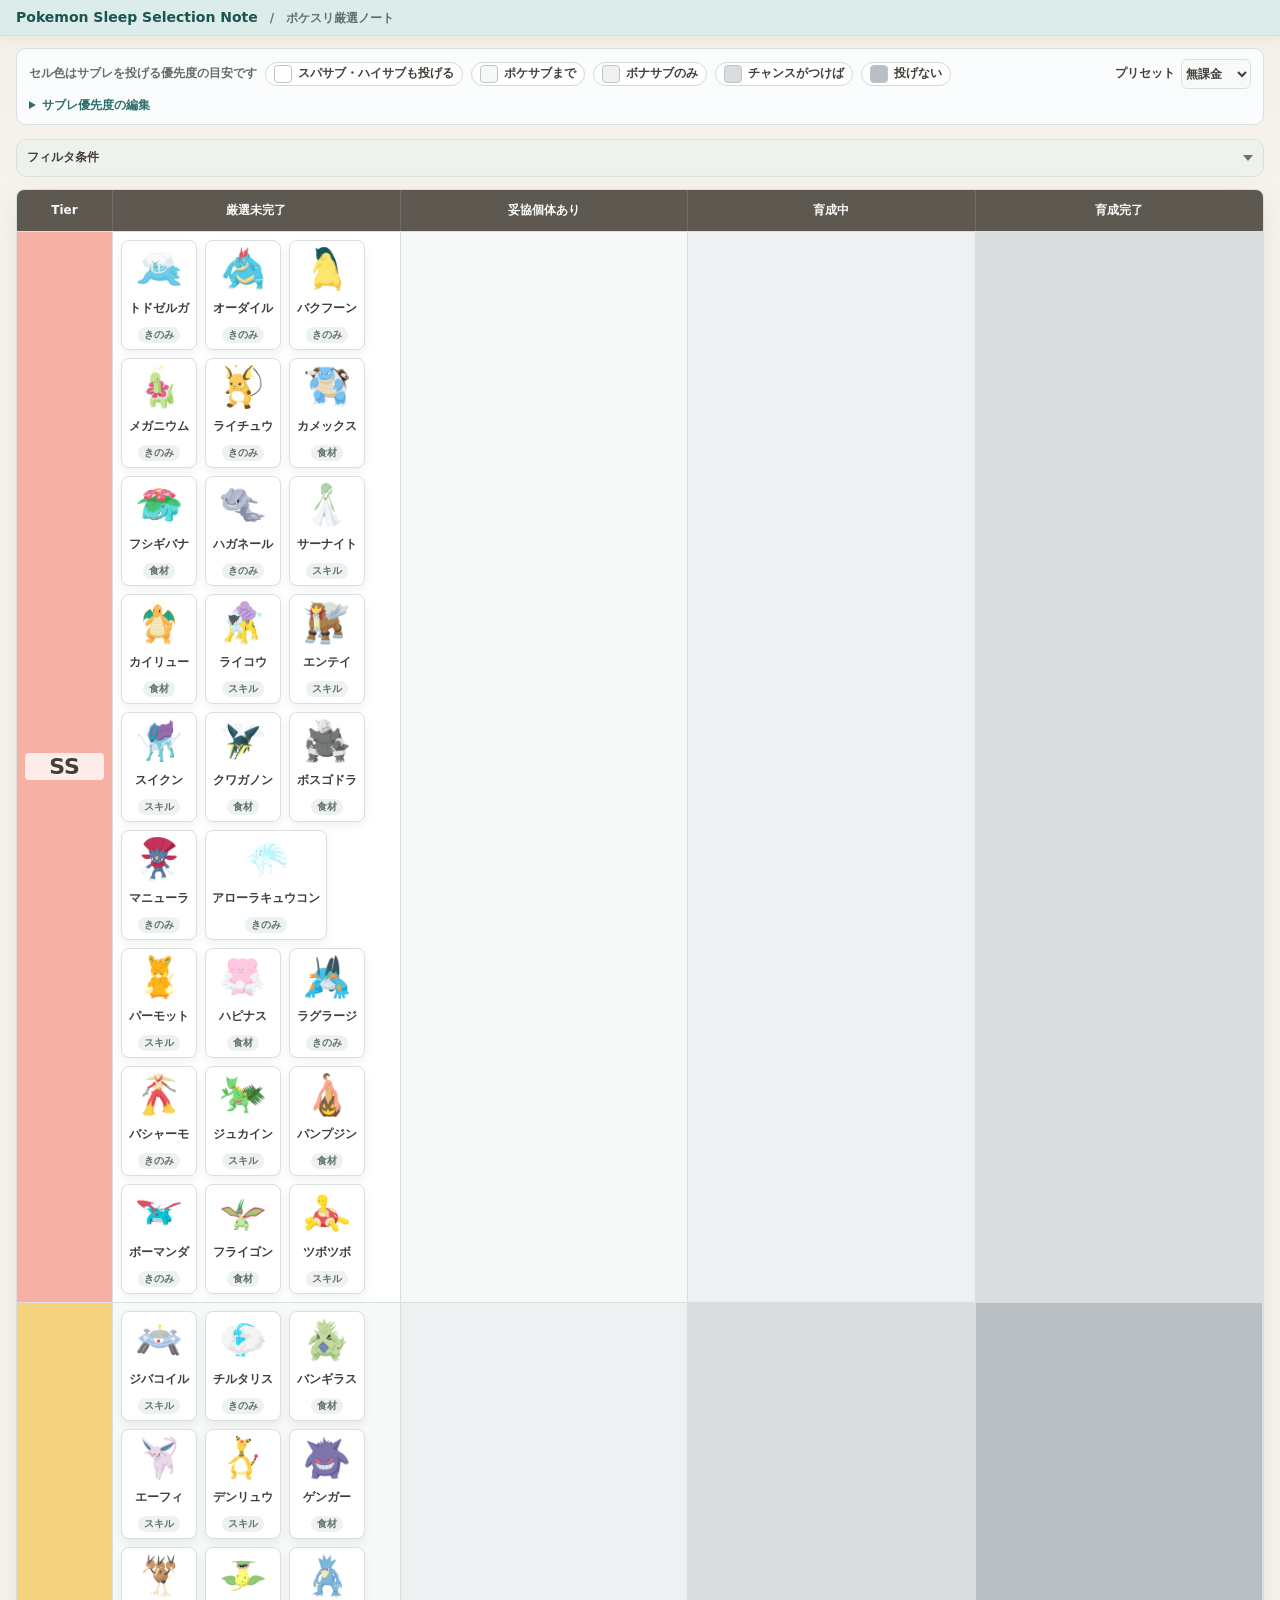
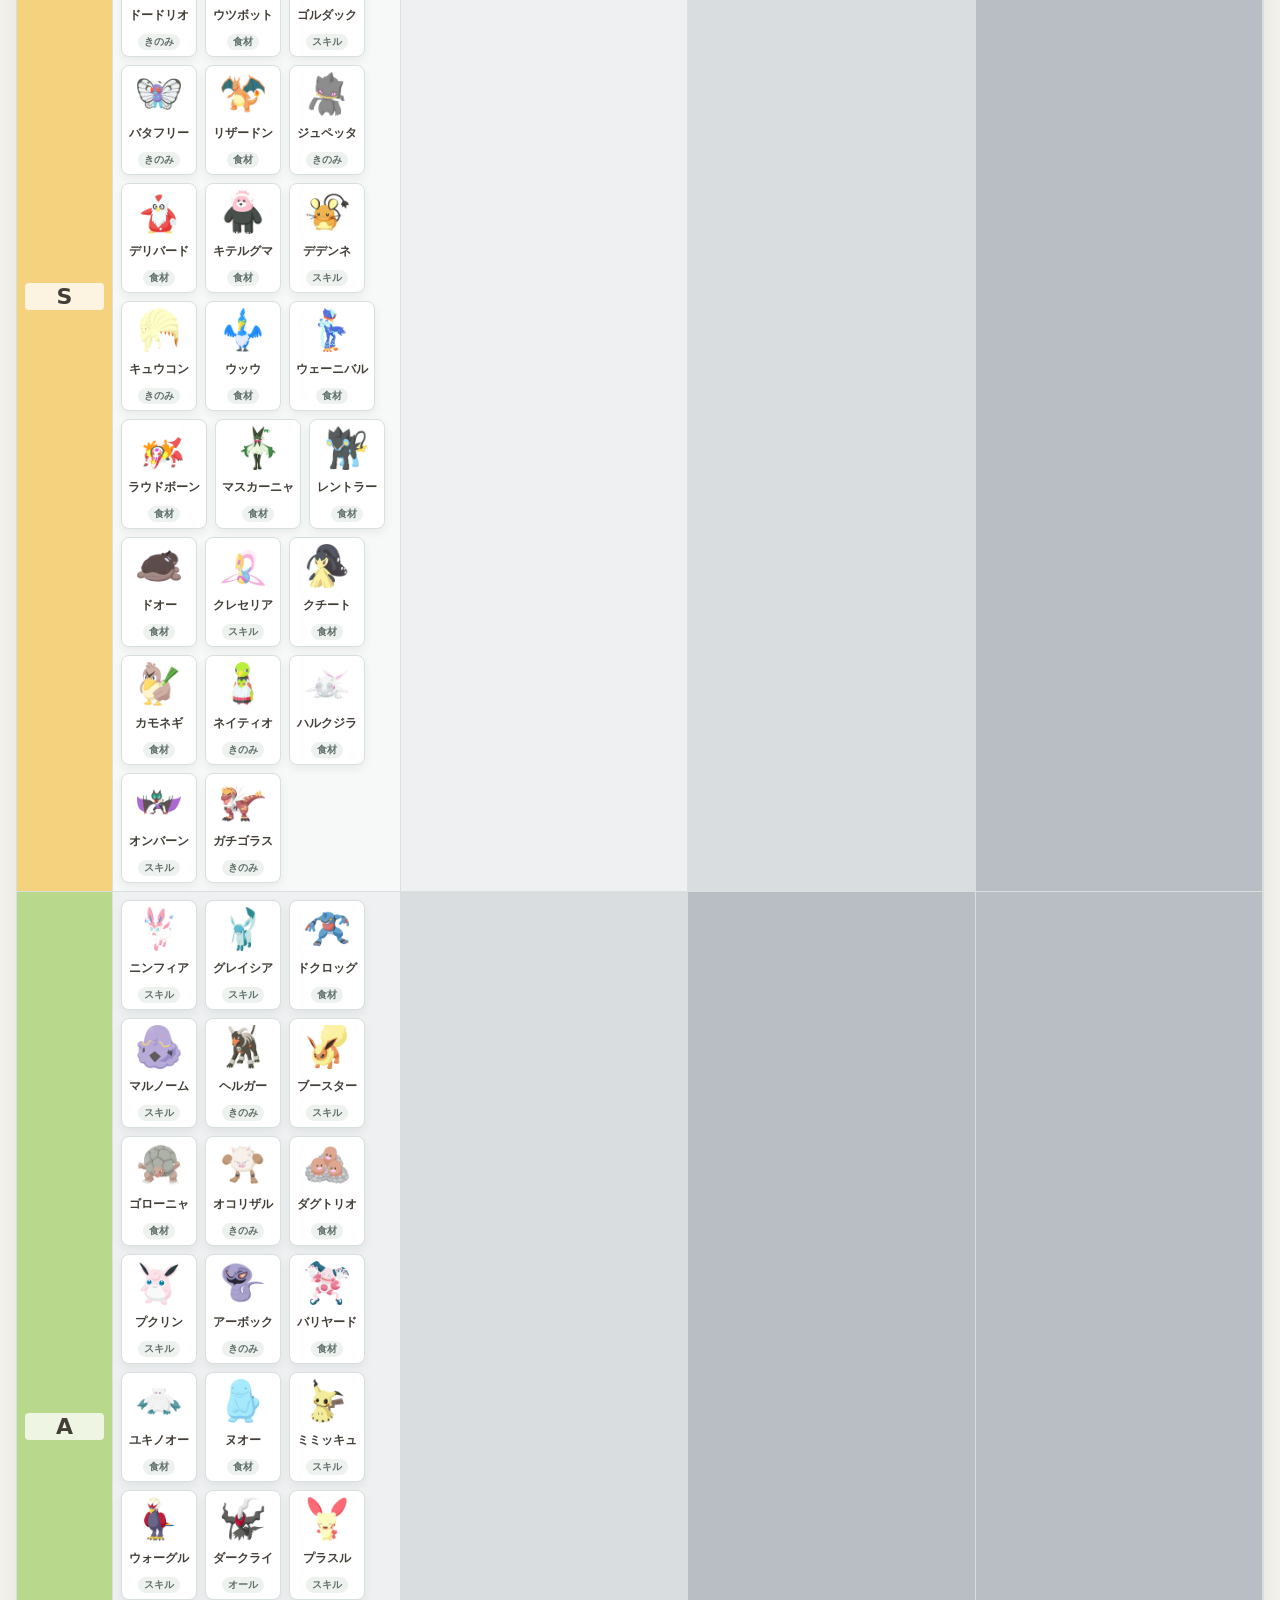
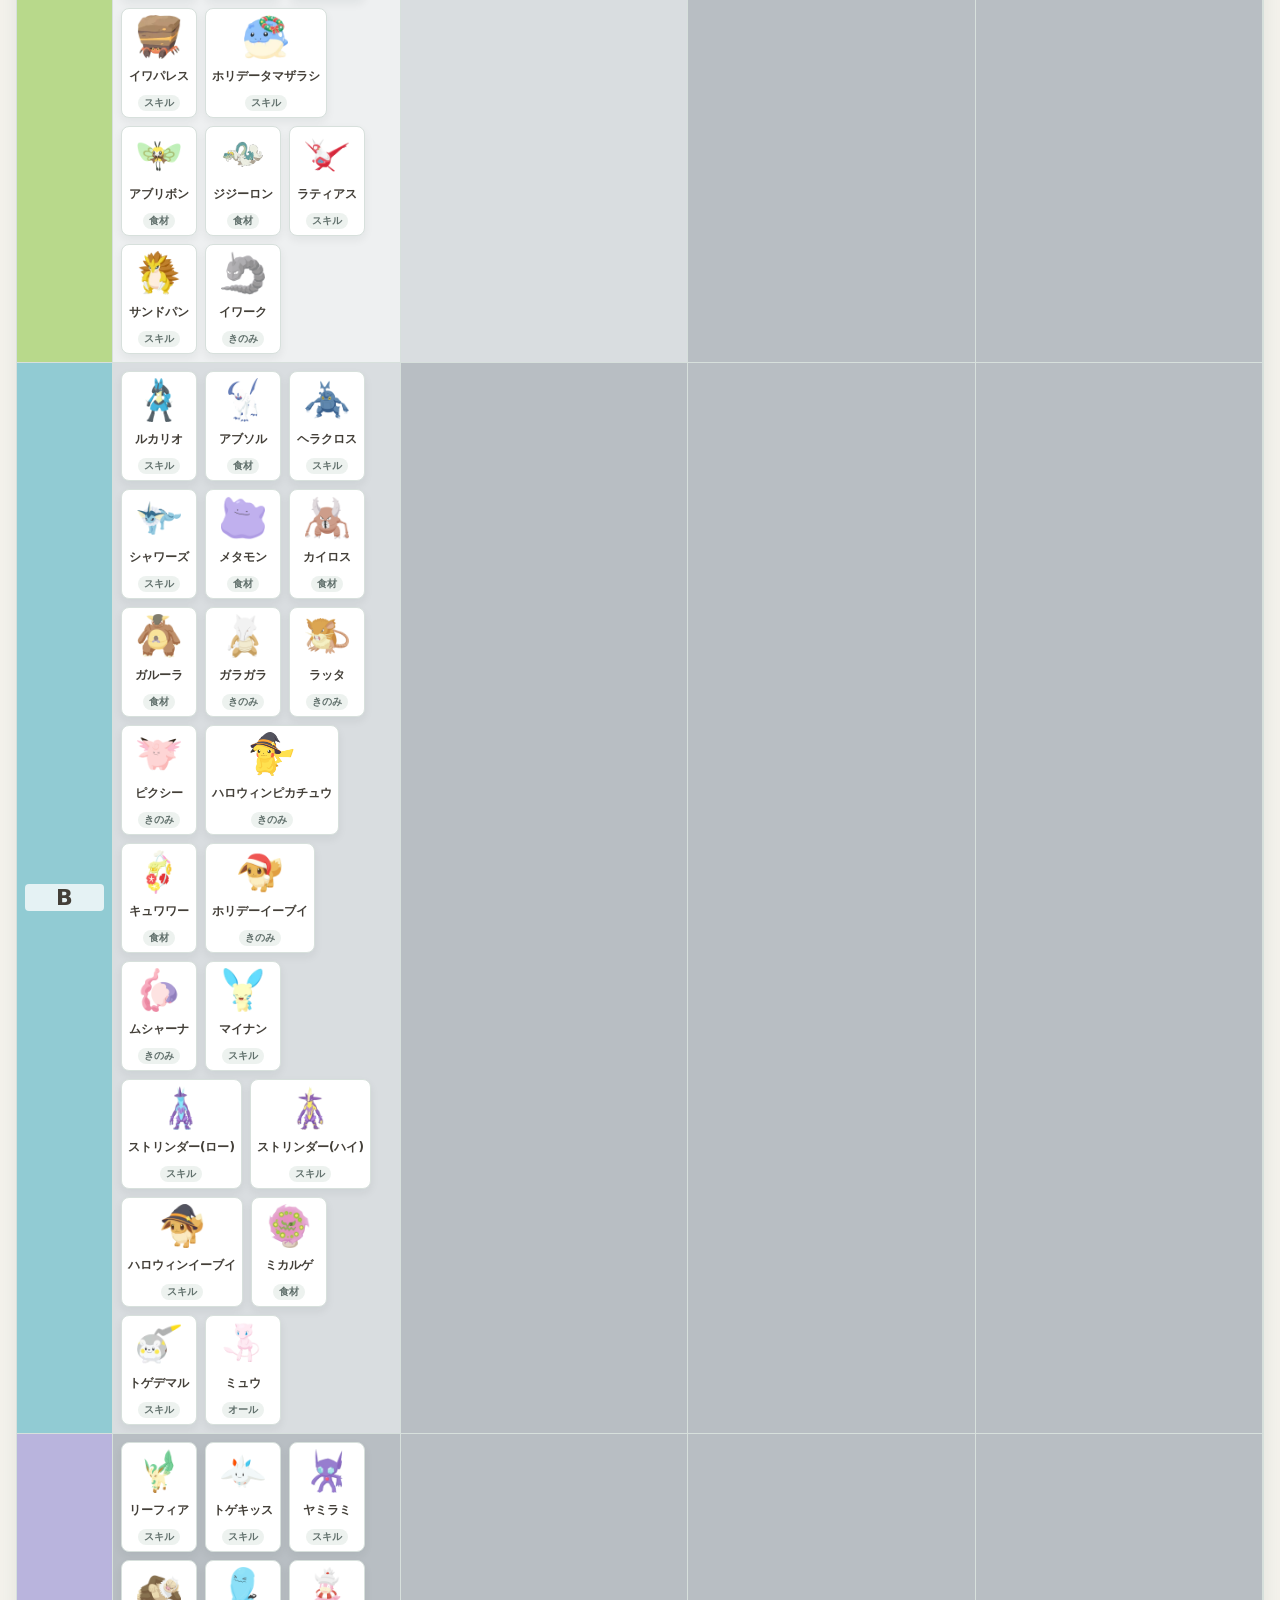
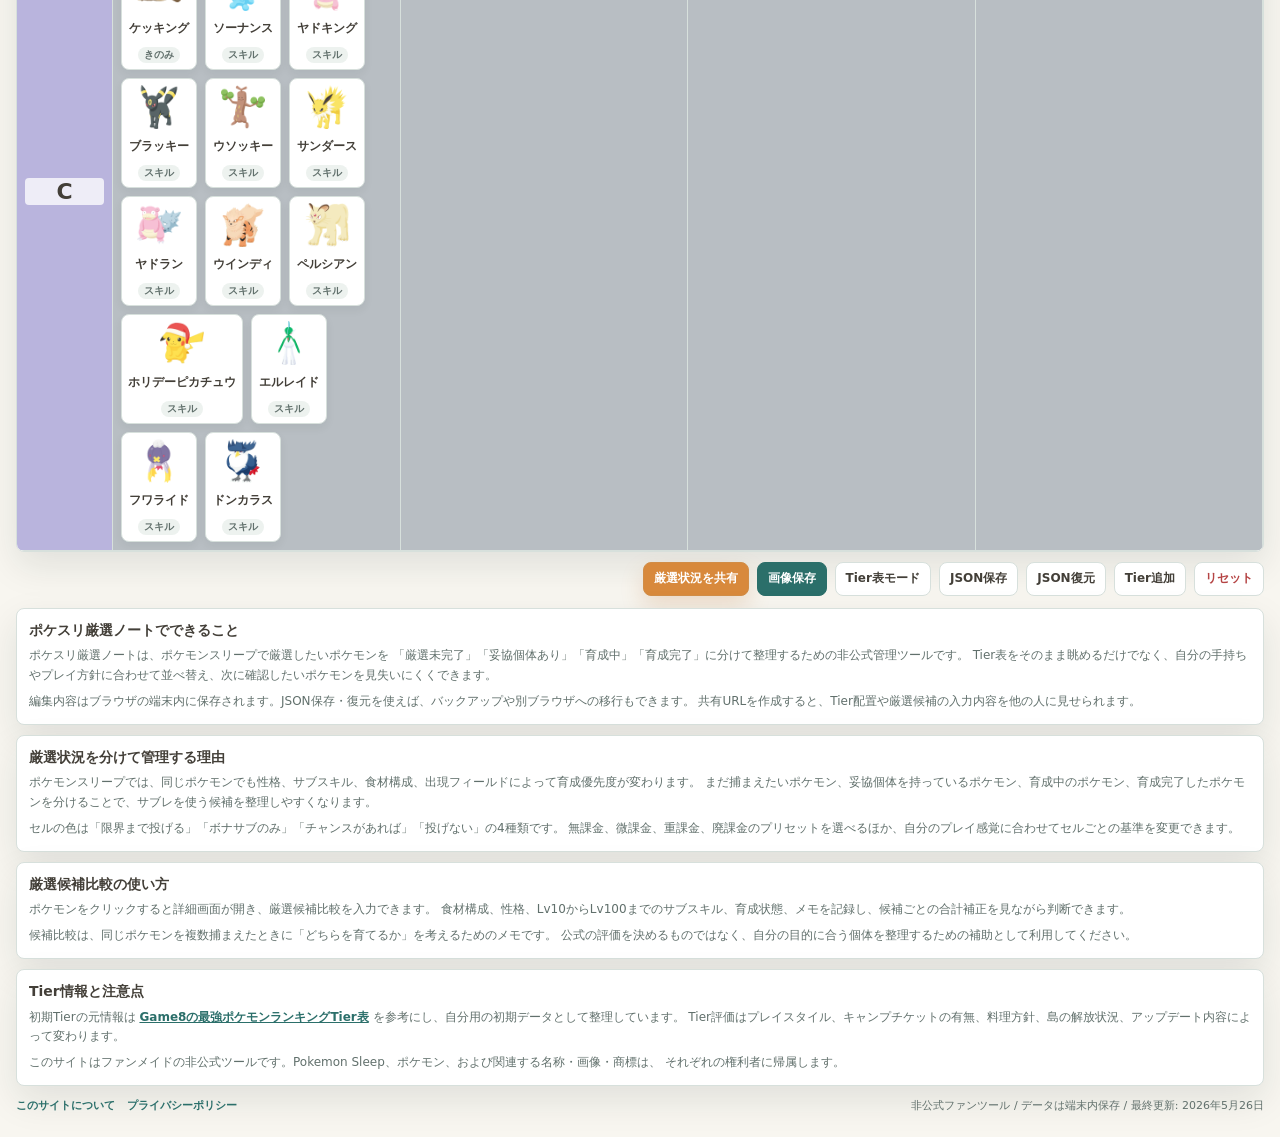
==== commit 87d62b6f: "tierモードの追加" ====
--- a/index.html
+++ b/index.html
@@ -9,7 +9,7 @@
     <link rel="icon" href="assets/favicon.svg" type="image/svg+xml" />
     <link rel="manifest" href="manifest.webmanifest" />
     <script async src="https://pagead2.googlesyndication.com/pagead/js/adsbygoogle.js?client=ca-pub-2435857317231554" crossorigin="anonymous"></script>
-    <link rel="stylesheet" href="styles.css?v=20260530-1" />
+    <link rel="stylesheet" href="styles.css?v=20260601-14" />
   </head>
   <body>
     <div class="app-shell">
@@ -47,12 +47,6 @@
             </select>
           </label>
           <label class="filter-field">
-            <span>フィールド</span>
-            <select id="fieldFilter" aria-label="出現フィールドで絞り込み">
-              <option value="all">全フィールド</option>
-            </select>
-          </label>
-          <label class="filter-field">
             <span>食材対象</span>
             <select id="ingredientScopeFilter" aria-label="食材フィルター対象">
               <option value="all">全食材</option>
@@ -66,6 +60,12 @@
               <option value="all">食材を選択</option>
             </select>
           </label>
+          <label class="filter-field">
+            <span>フィールド</span>
+            <select id="fieldFilter" aria-label="出現フィールドで絞り込み">
+              <option value="all">全フィールド</option>
+            </select>
+          </label>
           <label class="filter-field filter-search">
             <span>検索</span>
             <input id="searchInput" type="search" placeholder="ポケモン名・タイプ・得意" autocomplete="off" />
@@ -127,6 +127,7 @@
       <div class="page-actions">
         <button id="shareUrlButton" class="share-button" type="button">厳選状況を共有</button>
         <button id="exportButton" class="primary-button" type="button">画像保存</button>
+        <button id="viewModeButton" type="button" aria-pressed="false">Tier表モード</button>
         <button id="exportDataButton" type="button">JSON保存</button>
         <button id="importDataButton" type="button">JSON復元</button>
         <input id="importDataInput" type="file" accept="application/json,.json" hidden />
@@ -237,6 +238,6 @@
       </form>
     </dialog>
 
-    <script src="app.js?v=20260530-2"></script>
+    <script src="app.js?v=20260601-14"></script>
   </body>
 </html>
--- a/styles.css
+++ b/styles.css
@@ -198,14 +198,27 @@
   font-size: 15px;
 }
 
+.shared-title-actions {
+  margin-left: auto;
+  display: flex;
+  flex-wrap: wrap;
+  gap: 6px;
+}
+
+.shared-open-button,
 .shared-adopt-button {
-  margin-left: auto;
   min-height: 30px;
   padding: 0 10px;
   border-color: var(--accent);
   background: var(--accent-soft);
   color: var(--accent-strong);
   font-size: 12px;
+}
+
+.shared-adopt-button {
+  border-color: #d18d47;
+  background: #d8893c;
+  color: #ffffff;
 }
 
 .header-actions {
@@ -533,13 +546,18 @@
 
 .tier-table-header {
   display: grid;
-  grid-template-columns: var(--tier-label-width) repeat(4, minmax(190px, 1fr)) 36px;
+  grid-template-columns: var(--tier-label-width) repeat(4, minmax(190px, 1fr));
   min-height: 42px;
   border-bottom: 1px solid var(--line);
   background: var(--table-head-bg);
   color: var(--table-head-ink);
   font-size: 12px;
   font-weight: 800;
+}
+
+.tier-table-header.simple-tier-header,
+.simple-tier-row {
+  grid-template-columns: var(--tier-label-width) minmax(0, 1fr);
 }
 
 .tier-table-header div {
@@ -673,13 +691,17 @@
 
 .tier-row {
   display: grid;
-  grid-template-columns: var(--tier-label-width) repeat(4, minmax(190px, 1fr)) 36px;
+  grid-template-columns: var(--tier-label-width) repeat(4, minmax(190px, 1fr));
   min-height: 104px;
   border: 1px solid var(--line);
   border-width: 0 0 1px;
   border-radius: 0;
   overflow: hidden;
   background: var(--surface);
+}
+
+.tier-row.simple-tier-row {
+  grid-template-columns: var(--tier-label-width) minmax(0, 1fr);
 }
 
 .tier-row:nth-child(even) {
@@ -720,18 +742,8 @@
   background: var(--snack-cell-color, var(--snack-empty));
 }
 
-.tier-actions {
-  display: grid;
-  align-content: center;
-  gap: 4px;
-  padding: 6px;
-  background: var(--surface-2);
-}
-
-.tier-actions button {
-  min-height: 32px;
-  width: 30px;
-  padding: 0;
+.simple-tier-dropzone {
+  min-height: 116px;
 }
 
 .panel-head {
@@ -785,17 +797,18 @@
   font-size: 12px;
 }
 
-@media (max-width: 1180px) {
-  .tier-filter-bar {
-    grid-template-columns: repeat(3, minmax(0, 1fr));
-  }
-}
-
 .pokemon-grid {
   display: grid;
   grid-template-columns: repeat(auto-fill, minmax(86px, 1fr));
   gap: 8px;
   padding: 12px;
+}
+
+@media (max-width: 860px) {
+  .tier-filter-bar {
+    grid-template-columns: repeat(2, minmax(0, 1fr));
+    gap: 8px;
+  }
 }
 
 .compact-board {
@@ -1748,10 +1761,6 @@
     overflow: visible;
   }
 
-  .tier-filter-bar {
-    grid-template-columns: 1fr;
-  }
-
   .snack-preset-field {
     margin-left: 0;
   }
@@ -1781,8 +1790,12 @@
   }
 
   .tier-table-header {
-    grid-template-columns: var(--tier-label-width) repeat(4, minmax(72px, 1fr)) 22px;
+    grid-template-columns: var(--tier-label-width) repeat(4, minmax(72px, 1fr));
     min-height: 30px;
+  }
+
+  .tier-table-header.simple-tier-header {
+    grid-template-columns: var(--tier-label-width) minmax(0, 1fr);
   }
 
   .tier-table-header div {
@@ -1796,8 +1809,12 @@
   }
 
   .tier-row {
-    grid-template-columns: var(--tier-label-width) repeat(4, minmax(72px, 1fr)) 22px;
+    grid-template-columns: var(--tier-label-width) repeat(4, minmax(72px, 1fr));
     min-height: 42px;
+  }
+
+  .tier-row.simple-tier-row {
+    grid-template-columns: var(--tier-label-width) minmax(0, 1fr);
   }
 
   .tier-label {
@@ -1814,17 +1831,6 @@
     min-height: 42px;
     gap: 2px;
     padding: 2px;
-  }
-
-  .tier-actions {
-    gap: 2px;
-    padding: 2px;
-  }
-
-  .tier-actions button {
-    width: 18px;
-    min-height: 20px;
-    font-size: 11px;
   }
 
   .pokemon-grid {
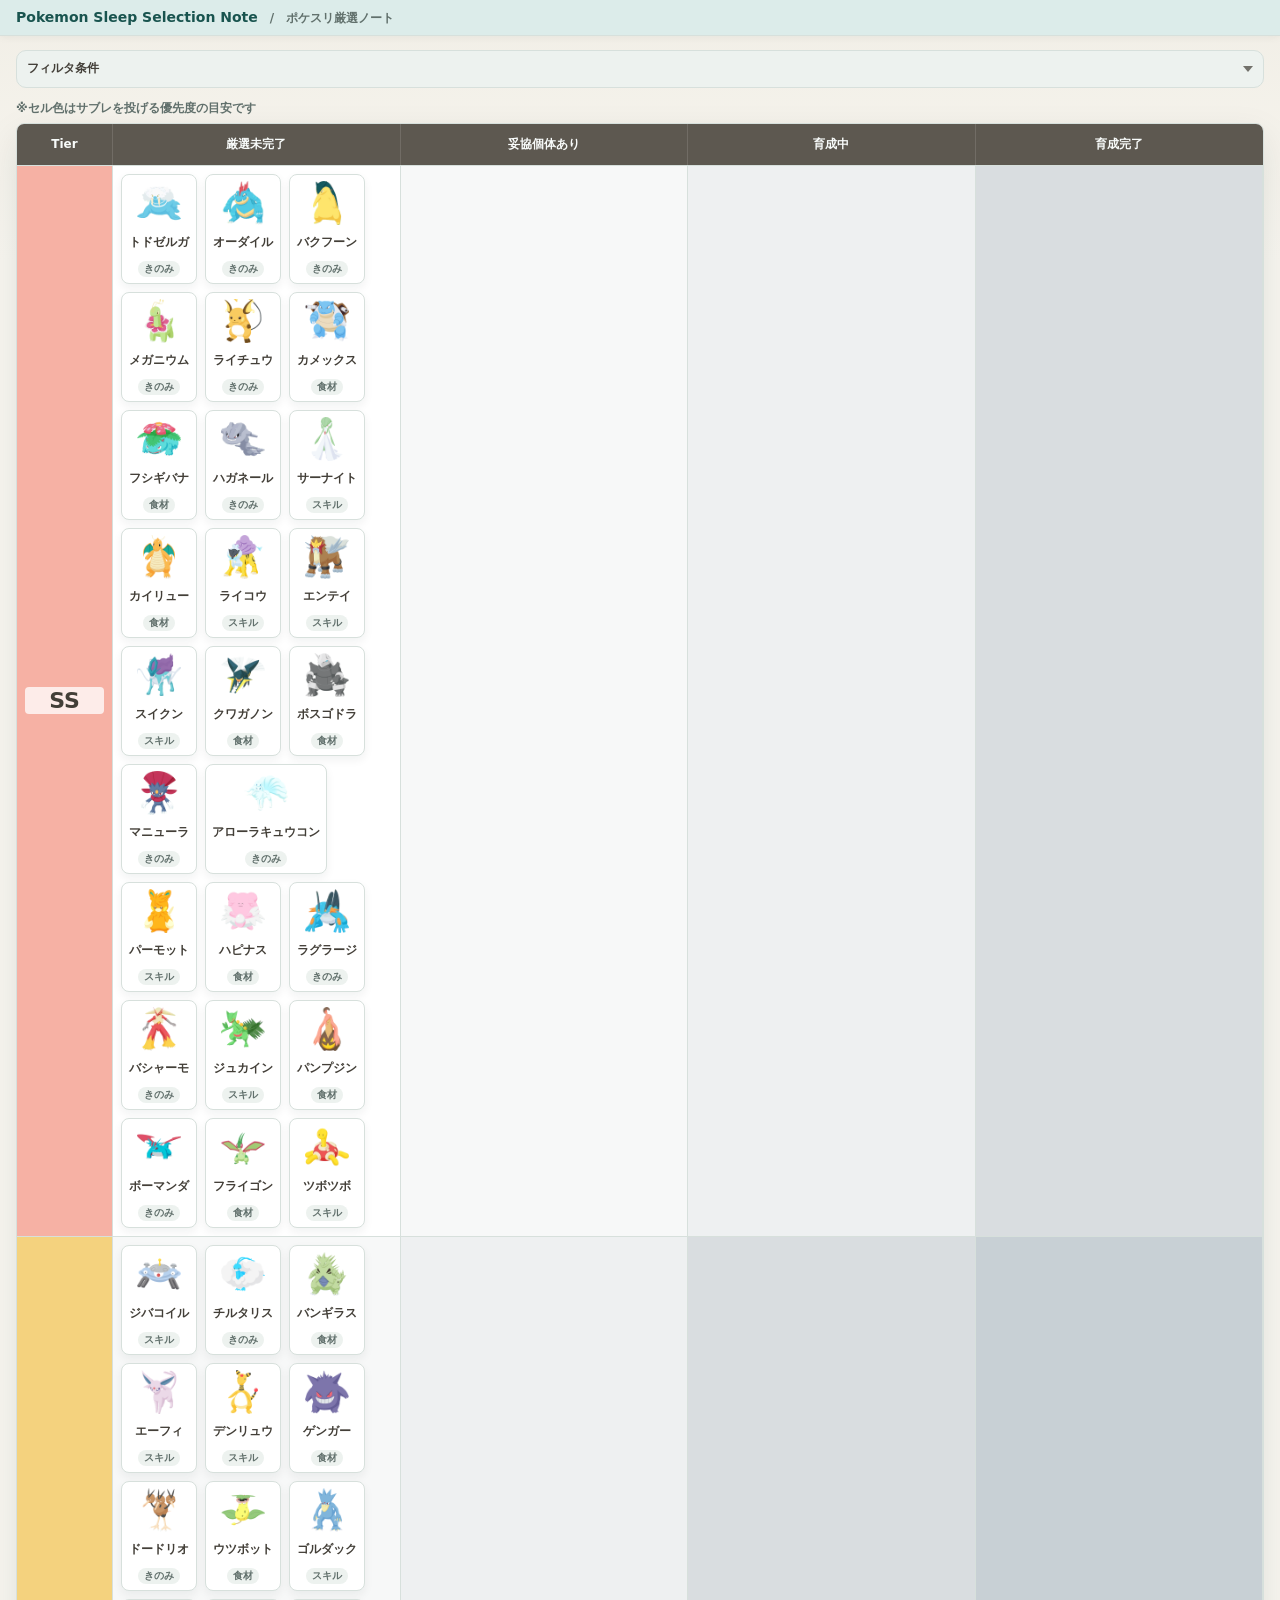
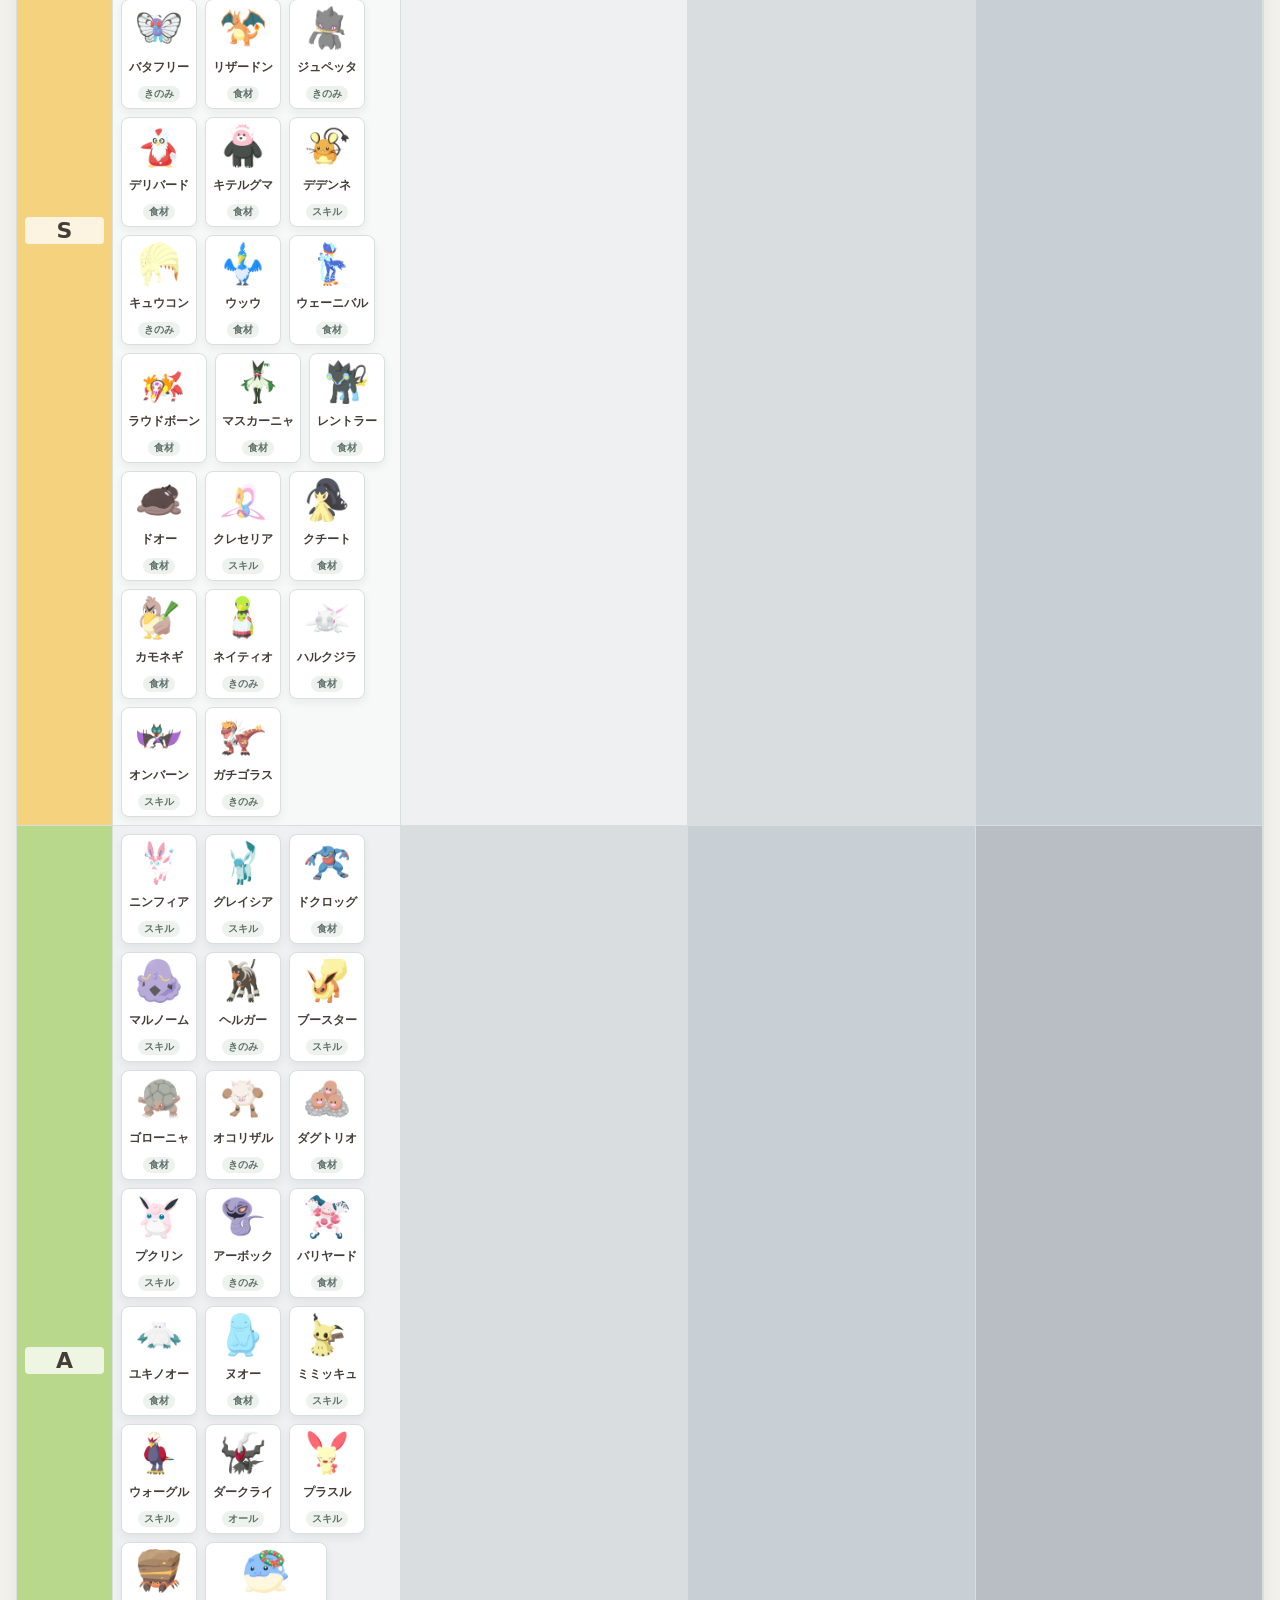
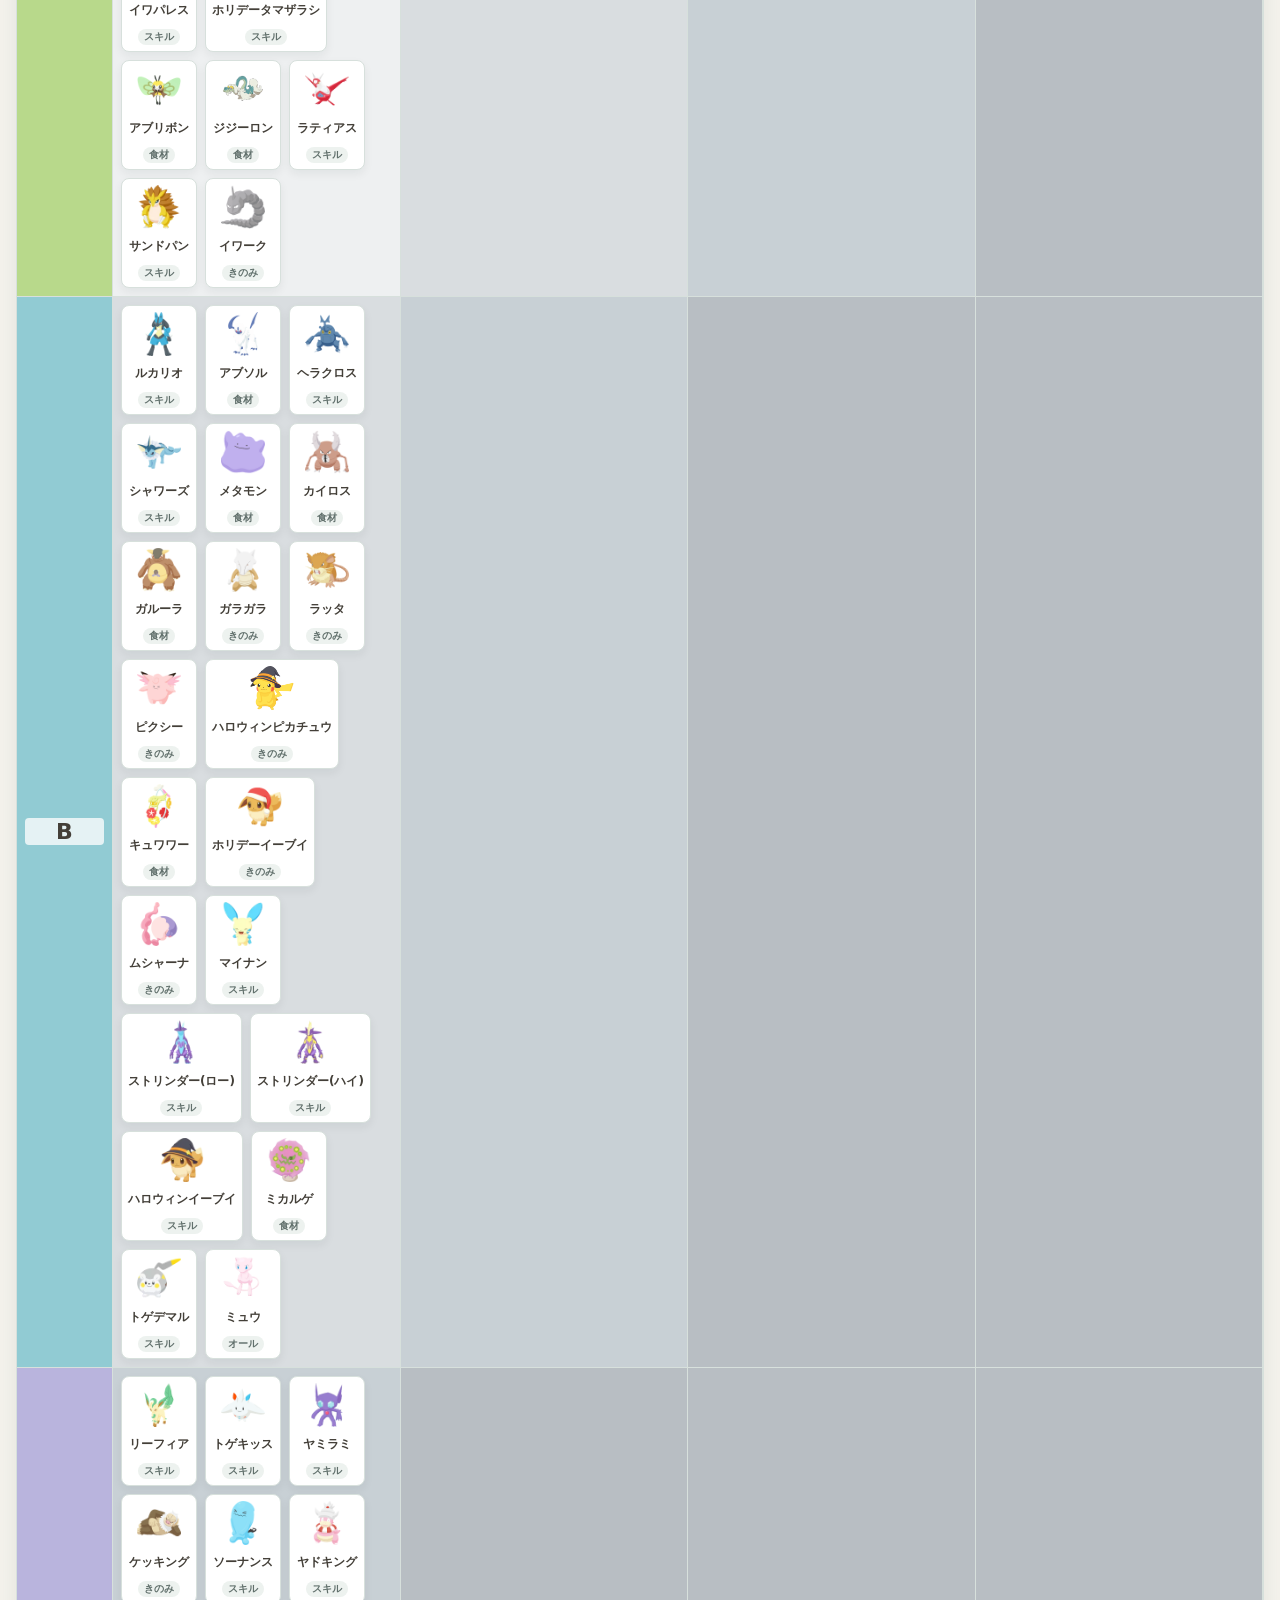
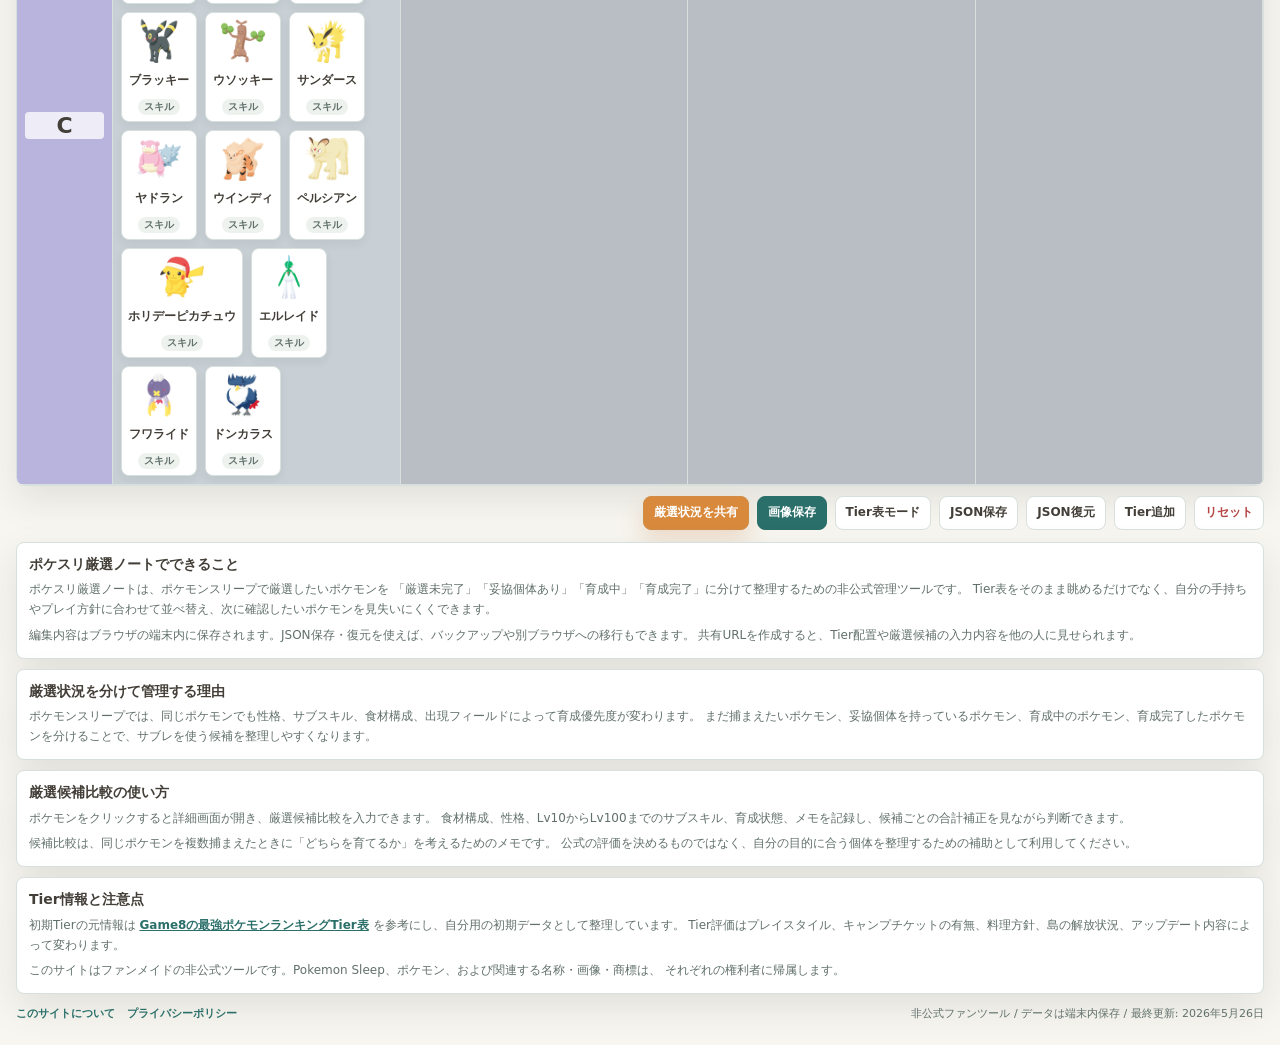
==== commit 3d0cb873: "Simplify biscuit priority colors" ====
--- a/index.html
+++ b/index.html
@@ -20,8 +20,6 @@
 
       <section id="sharedTitleBanner" class="shared-title-banner" hidden></section>
 
-      <section id="snackRulePanel" class="snack-rule-panel" aria-label="セル色の基準"></section>
-
       <section class="filter-panel" aria-label="フィルタ条件">
         <div class="filter-panel-head">
           <button id="filterToggleButton" class="filter-toggle-button" type="button" aria-expanded="false" aria-controls="filterPanelBody">
@@ -74,6 +72,7 @@
         </div>
       </section>
 
+      <section id="snackRulePanel" class="snack-rule-panel" aria-label="セル色の基準"></section>
       <main class="workspace">
         <div class="board-column">
           <section class="tier-panel unfinished-panel" aria-label="厳選未完了">
@@ -155,10 +154,6 @@
             ポケモンスリープでは、同じポケモンでも性格、サブスキル、食材構成、出現フィールドによって育成優先度が変わります。
             まだ捕まえたいポケモン、妥協個体を持っているポケモン、育成中のポケモン、育成完了したポケモンを分けることで、サブレを使う候補を整理しやすくなります。
           </p>
-          <p>
-            セルの色は「限界まで投げる」「ボナサブのみ」「チャンスがあれば」「投げない」の4種類です。
-            無課金、微課金、重課金、廃課金のプリセットを選べるほか、自分のプレイ感覚に合わせてセルごとの基準を変更できます。
-          </p>
         </section>
 
         <section>
--- a/styles.css
+++ b/styles.css
@@ -25,11 +25,12 @@
   --card-bg: #ffffff;
   --modal-bg: #f8fbfa;
   --snack-empty: rgba(255, 255, 255, 0.38);
-  --snack-limit: #ffffff;
-  --snack-poke: #f7f8f8;
-  --snack-bonus: #eef0f1;
-  --snack-chance: #d9dde0;
-  --snack-none: #b8bec3;
+  --snack-priority-1: #ffffff;
+  --snack-priority-2: #f7f8f8;
+  --snack-priority-3: #eef0f1;
+  --snack-priority-4: #d9dde0;
+  --snack-priority-5: #c8d0d5;
+  --snack-priority-6: #b8bec3;
   --shadow: 0 14px 36px rgba(20, 42, 38, 0.1);
 }
 
@@ -59,11 +60,12 @@
     --card-bg: #1d2925;
     --modal-bg: #121c19;
     --snack-empty: rgba(255, 255, 255, 0.08);
-    --snack-limit: #f7fbfa;
-    --snack-poke: #dfe8e5;
-    --snack-bonus: #bfcfca;
-    --snack-chance: #879992;
-    --snack-none: #43504b;
+    --snack-priority-1: #f7fbfa;
+    --snack-priority-2: #dfe8e5;
+    --snack-priority-3: #bfcfca;
+    --snack-priority-4: #879992;
+    --snack-priority-5: #63726c;
+    --snack-priority-6: #43504b;
     --shadow: 0 14px 36px rgba(0, 0, 0, 0.32);
   }
 }
@@ -415,133 +417,15 @@
 }
 
 .snack-rule-panel {
-  margin: 12px 0 10px;
-}
-
-.snack-legend {
-  display: flex;
-  flex-wrap: wrap;
-  align-items: center;
-  gap: 8px;
-  padding: 10px 12px;
-  border: 1px solid var(--line);
-  border-radius: 10px;
-  background: var(--panel-head-bg);
-  color: var(--muted);
-  font-size: 12px;
-  font-weight: 800;
-}
-
-.snack-preset-field {
-  display: inline-flex;
-  align-items: center;
-  gap: 6px;
-  margin-left: auto;
-  color: var(--ink);
-  white-space: nowrap;
-}
-
-.snack-preset-field select {
-  min-height: 30px;
-  border: 1px solid var(--line);
-  border-radius: 6px;
-  background: var(--input-bg);
-  color: var(--ink);
-  font: inherit;
-  font-size: 12px;
-}
-
-.snack-legend-chip {
-  display: inline-flex;
-  align-items: center;
-  gap: 6px;
-  min-height: 24px;
-  padding: 0 8px;
-  border: 1px solid #cfdbd8;
-  border-radius: 999px;
-  background: var(--surface);
-  color: var(--ink);
-  white-space: nowrap;
-}
-
-.snack-legend-chip::before {
-  content: "";
-  width: 16px;
-  height: 16px;
-  border: 1px solid #b8c9c5;
-  border-radius: 4px;
-  background: var(--legend-color);
-}
-
-.snack-rule-editor {
-  flex-basis: 100%;
-}
-
-.snack-rule-editor summary {
-  width: fit-content;
-  cursor: pointer;
-  color: var(--accent);
-  font-size: 12px;
-  font-weight: 900;
-}
-
-.snack-rule-grid {
-  display: grid;
-  grid-template-columns: minmax(52px, 0.8fr) repeat(4, minmax(76px, 1fr));
-  gap: 6px;
-  align-items: center;
-  margin-top: 8px;
-  padding: 8px;
-  border: 1px solid var(--line);
-  border-radius: 8px;
-  background: var(--surface);
-}
-
-.snack-rule-grid-head {
-  color: var(--muted);
-  font-size: 11px;
-  font-weight: 900;
-  text-align: center;
-}
-
-.snack-rule-grid strong {
-  color: var(--ink);
-  font-size: 12px;
-  text-align: center;
-}
-
-.snack-rule-grid select {
-  appearance: none;
-  width: 100%;
-  min-height: 30px;
-  border: 1px solid var(--line);
-  border-radius: 6px;
-  background-color: var(--selected-snack-rule-color, var(--input-bg));
-  background-image:
-    linear-gradient(45deg, transparent 50%, var(--muted) 50%),
-    linear-gradient(135deg, var(--muted) 50%, transparent 50%);
-  background-position:
-    calc(100% - 15px) 50%,
-    calc(100% - 10px) 50%;
-  background-repeat: no-repeat;
-  background-size:
-    5px 5px,
-    5px 5px;
-  color: var(--ink);
-  font: inherit;
-  font-size: 12px;
-  padding: 0 28px 0 8px;
-  box-shadow: inset 0 0 0 1px color-mix(in srgb, var(--ink) 5%, transparent);
-}
-
-.snack-rule-grid select:focus {
-  outline: 2px solid var(--accent);
-  outline-offset: 1px;
-}
-
-.snack-rule-grid option {
-  background-color: var(--input-bg);
-  color: var(--ink);
+  margin: 6px 0 6px;
+  padding: 0;
+  color: var(--muted);
+  font-size: 12px;
+  font-weight: 800;
+}
+
+.snack-rule-panel p {
+  margin: 0;
 }
 
 .tier-table-header {
@@ -1688,6 +1572,63 @@
   line-height: 1.5;
 }
 
+.share-mode-field {
+  display: grid;
+  gap: 10px;
+  border: 0;
+  margin: 4px 0 0;
+  padding: 0;
+}
+
+.share-mode-field legend {
+  color: var(--muted);
+  font-size: 12px;
+  font-weight: 800;
+}
+
+.share-mode-options {
+  display: grid;
+  gap: 8px;
+}
+
+.share-mode-option {
+  display: grid;
+  grid-template-columns: auto 1fr;
+  gap: 10px;
+  align-items: start;
+  border: 1px solid var(--line);
+  border-radius: 8px;
+  padding: 10px;
+  background: var(--input-bg);
+  cursor: pointer;
+}
+
+.share-mode-option:has(input:checked) {
+  border-color: var(--accent);
+  background: var(--accent-soft);
+}
+
+.share-mode-option input {
+  margin-top: 3px;
+  accent-color: var(--accent);
+}
+
+.share-mode-option span {
+  display: grid;
+  gap: 3px;
+}
+
+.share-mode-option strong {
+  color: var(--accent-strong);
+  font-size: 14px;
+}
+
+.share-mode-option small {
+  color: var(--muted);
+  font-size: 12px;
+  line-height: 1.45;
+}
+
 .app-notice {
   position: fixed;
   z-index: 2147483647;
@@ -1761,34 +1702,6 @@
     overflow: visible;
   }
 
-  .snack-preset-field {
-    margin-left: 0;
-  }
-
-  .snack-rule-grid {
-    grid-template-columns: minmax(38px, 0.7fr) repeat(4, minmax(52px, 1fr));
-  }
-
-  .snack-legend {
-    gap: 6px;
-    padding: 8px;
-    font-size: 10px;
-  }
-
-  .snack-legend > span:first-child {
-    flex-basis: 100%;
-  }
-
-  .snack-legend-chip {
-    padding: 2px 6px;
-    font-size: 10px;
-  }
-
-  .snack-legend-chip::before {
-    width: 12px;
-    height: 12px;
-  }
-
   .tier-table-header {
     grid-template-columns: var(--tier-label-width) repeat(4, minmax(72px, 1fr));
     min-height: 30px;
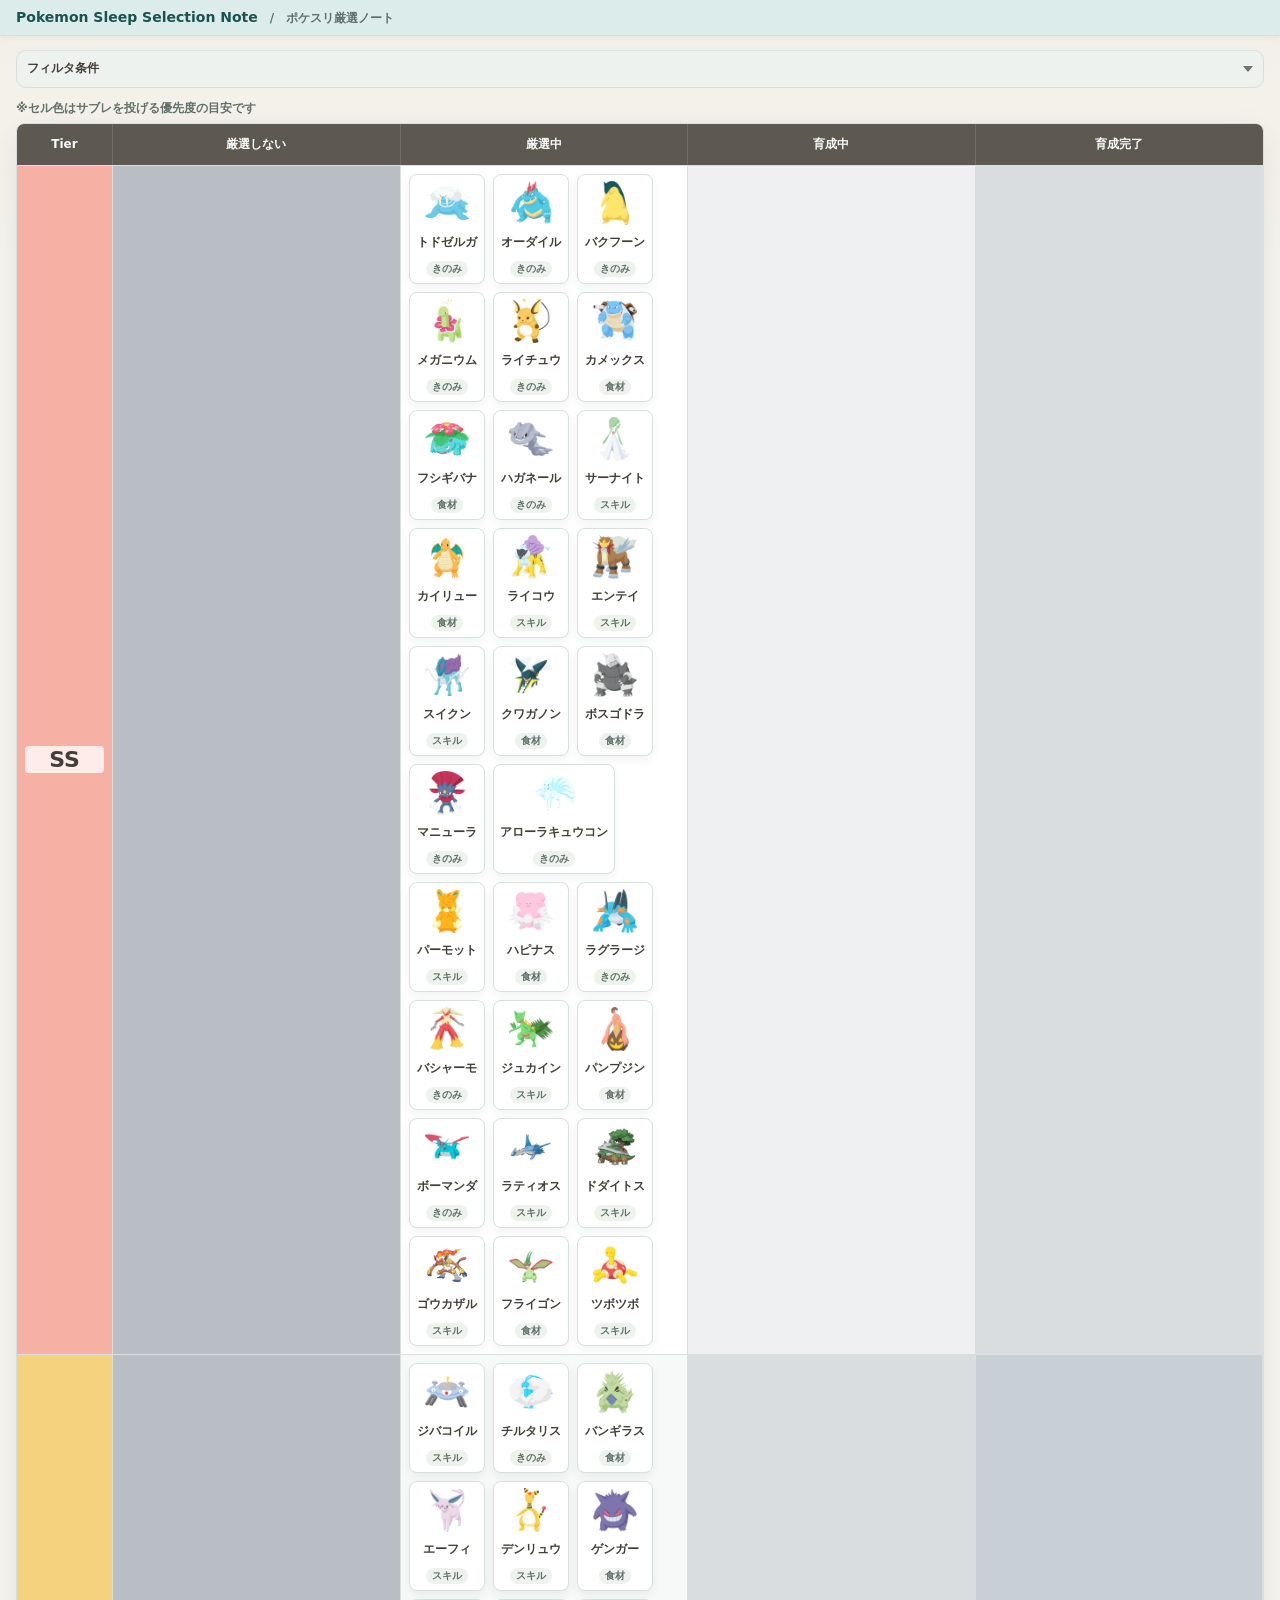
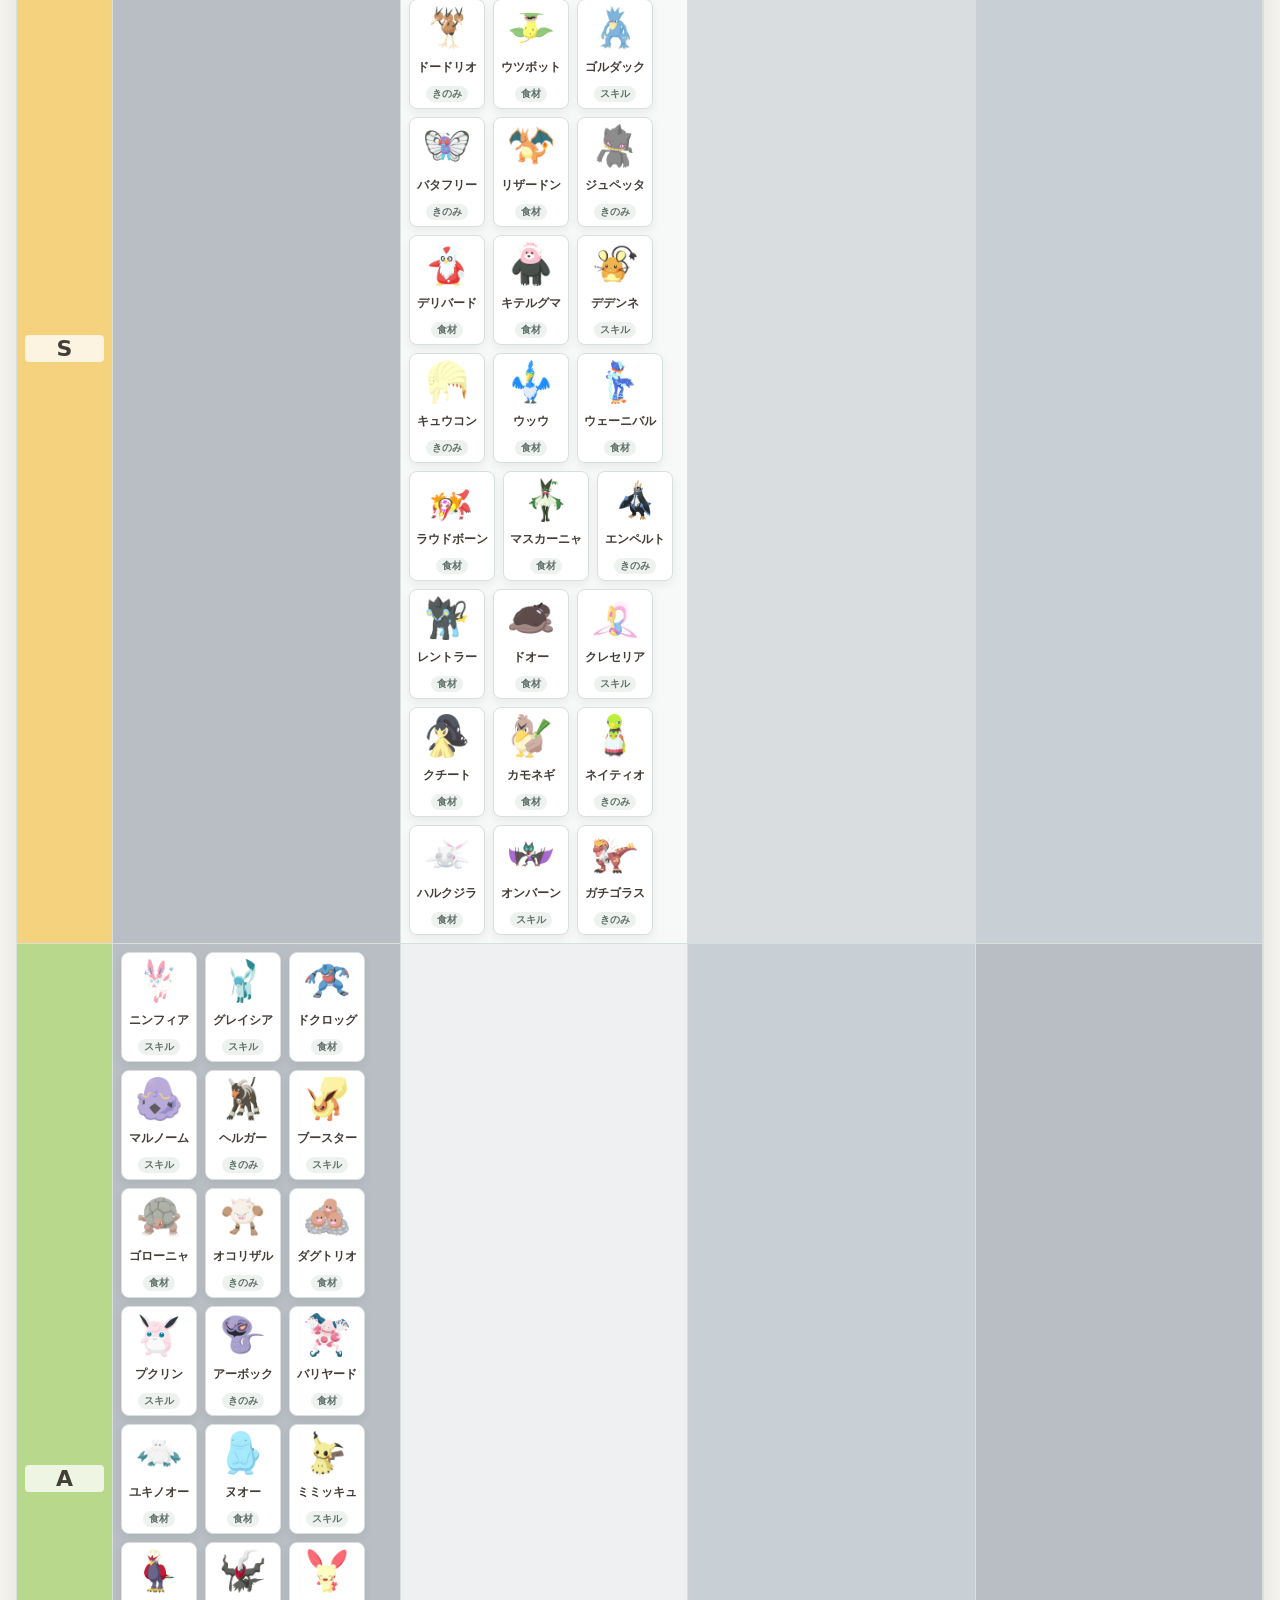
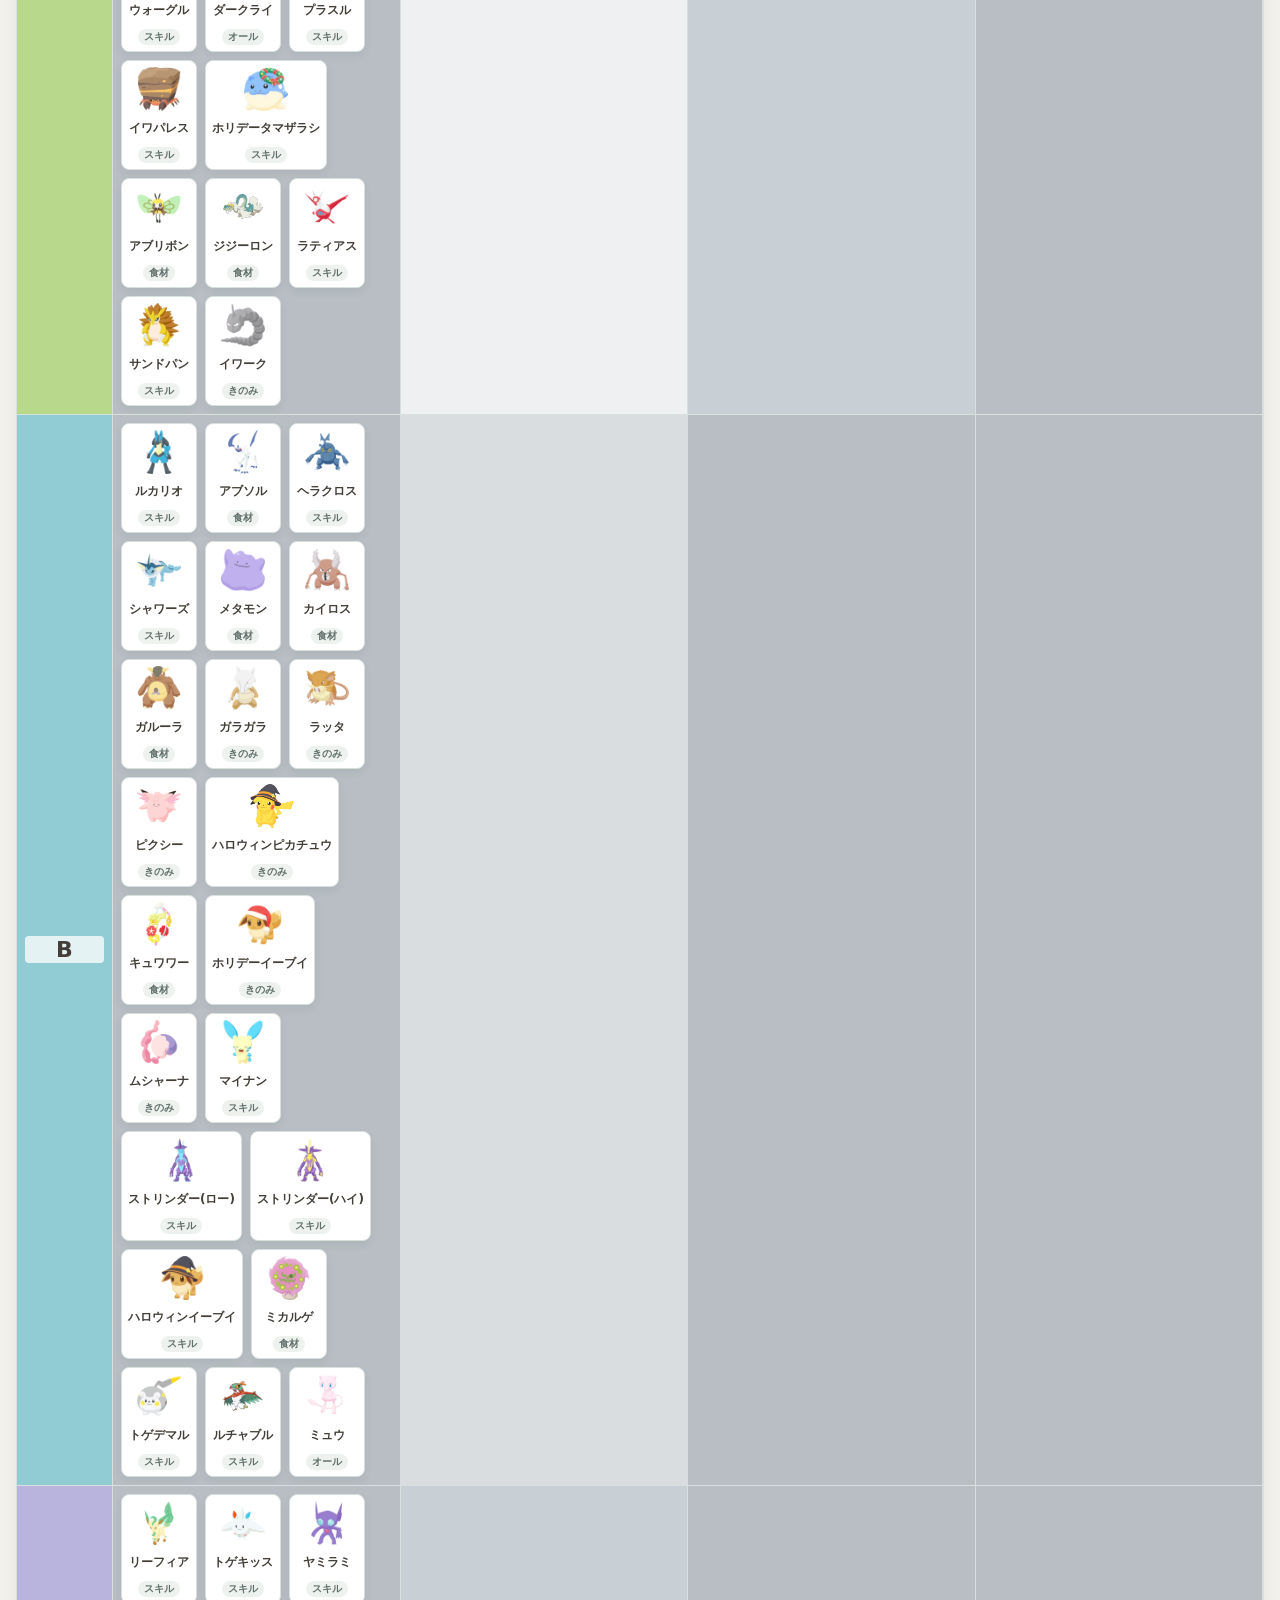
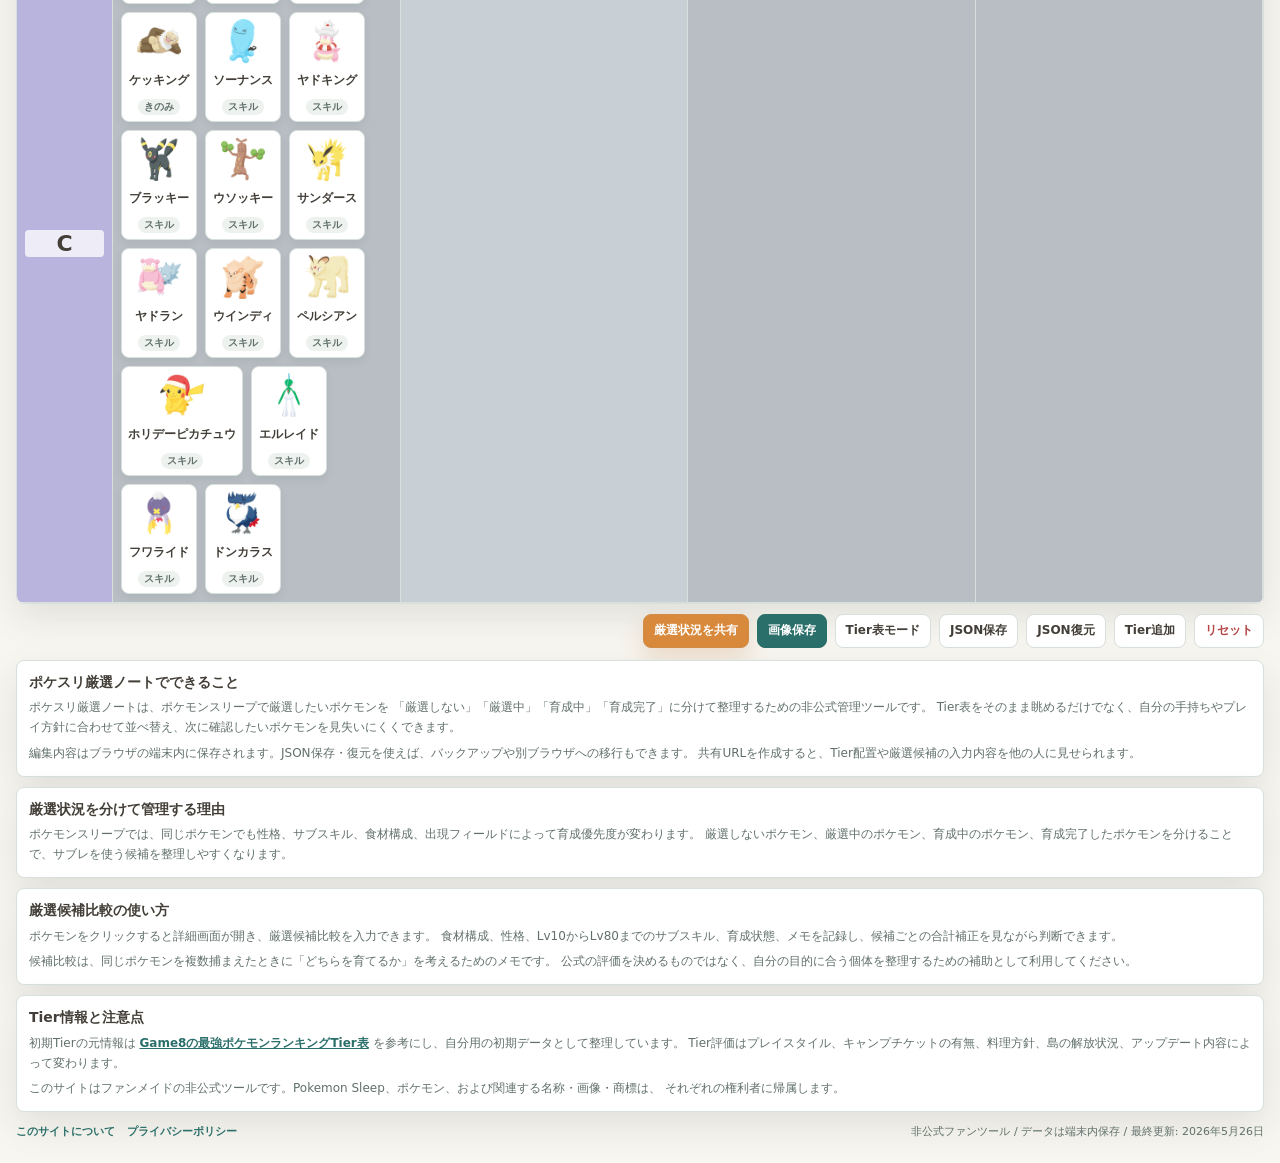
==== commit 12981930: "Add latest Pokemon Sleep entries" ====
--- a/index.html
+++ b/index.html
@@ -3,7 +3,7 @@
   <head>
     <meta charset="UTF-8" />
     <meta name="viewport" content="width=device-width, initial-scale=1.0" />
-    <meta name="description" content="ポケモンスリープの厳選状況をTier、妥協個体あり、育成中、育成完了に分けて端末保存できる非公式管理ツールです。" />
+    <meta name="description" content="ポケモンスリープの厳選状況をTier、厳選しない、厳選中、育成中、育成完了に分けて端末保存できる非公式管理ツールです。" />
     <meta name="theme-color" content="#2b6f6a" />
     <title>ポケスリ厳選ノート</title>
     <link rel="icon" href="assets/favicon.svg" type="image/svg+xml" />
@@ -75,7 +75,7 @@
       <section id="snackRulePanel" class="snack-rule-panel" aria-label="セル色の基準"></section>
       <main class="workspace">
         <div class="board-column">
-          <section class="tier-panel unfinished-panel" aria-label="厳選未完了">
+          <section class="tier-panel unfinished-panel" aria-label="厳選しない">
             <div id="tierBoard" class="tier-board"></div>
           </section>
 
@@ -91,10 +91,10 @@
         </div>
 
         <aside class="status-column" aria-label="整理済みポケモン">
-          <section class="compact-panel compromise-panel" aria-label="妥協個体あり">
-            <div class="panel-head">
-              <div>
-                <h2>妥協個体あり</h2>
+          <section class="compact-panel compromise-panel" aria-label="厳選中">
+            <div class="panel-head">
+              <div>
+                <h2>厳選中</h2>
                 <span id="compromiseCount"></span>
               </div>
             </div>
@@ -139,7 +139,7 @@
           <h2>ポケスリ厳選ノートでできること</h2>
           <p>
             ポケスリ厳選ノートは、ポケモンスリープで厳選したいポケモンを
-            「厳選未完了」「妥協個体あり」「育成中」「育成完了」に分けて整理するための非公式管理ツールです。
+            「厳選しない」「厳選中」「育成中」「育成完了」に分けて整理するための非公式管理ツールです。
             Tier表をそのまま眺めるだけでなく、自分の手持ちやプレイ方針に合わせて並べ替え、次に確認したいポケモンを見失いにくくできます。
           </p>
           <p>
@@ -152,7 +152,7 @@
           <h2>厳選状況を分けて管理する理由</h2>
           <p>
             ポケモンスリープでは、同じポケモンでも性格、サブスキル、食材構成、出現フィールドによって育成優先度が変わります。
-            まだ捕まえたいポケモン、妥協個体を持っているポケモン、育成中のポケモン、育成完了したポケモンを分けることで、サブレを使う候補を整理しやすくなります。
+            厳選しないポケモン、厳選中のポケモン、育成中のポケモン、育成完了したポケモンを分けることで、サブレを使う候補を整理しやすくなります。
           </p>
         </section>
 
@@ -160,7 +160,7 @@
           <h2>厳選候補比較の使い方</h2>
           <p>
             ポケモンをクリックすると詳細画面が開き、厳選候補比較を入力できます。
-            食材構成、性格、Lv10からLv100までのサブスキル、育成状態、メモを記録し、候補ごとの合計補正を見ながら判断できます。
+            食材構成、性格、Lv10からLv80までのサブスキル、育成状態、メモを記録し、候補ごとの合計補正を見ながら判断できます。
           </p>
           <p>
             候補比較は、同じポケモンを複数捕まえたときに「どちらを育てるか」を考えるためのメモです。
@@ -233,6 +233,6 @@
       </form>
     </dialog>
 
-    <script src="app.js?v=20260601-14"></script>
+    <script src="app.js?v=20260824-1"></script>
   </body>
 </html>
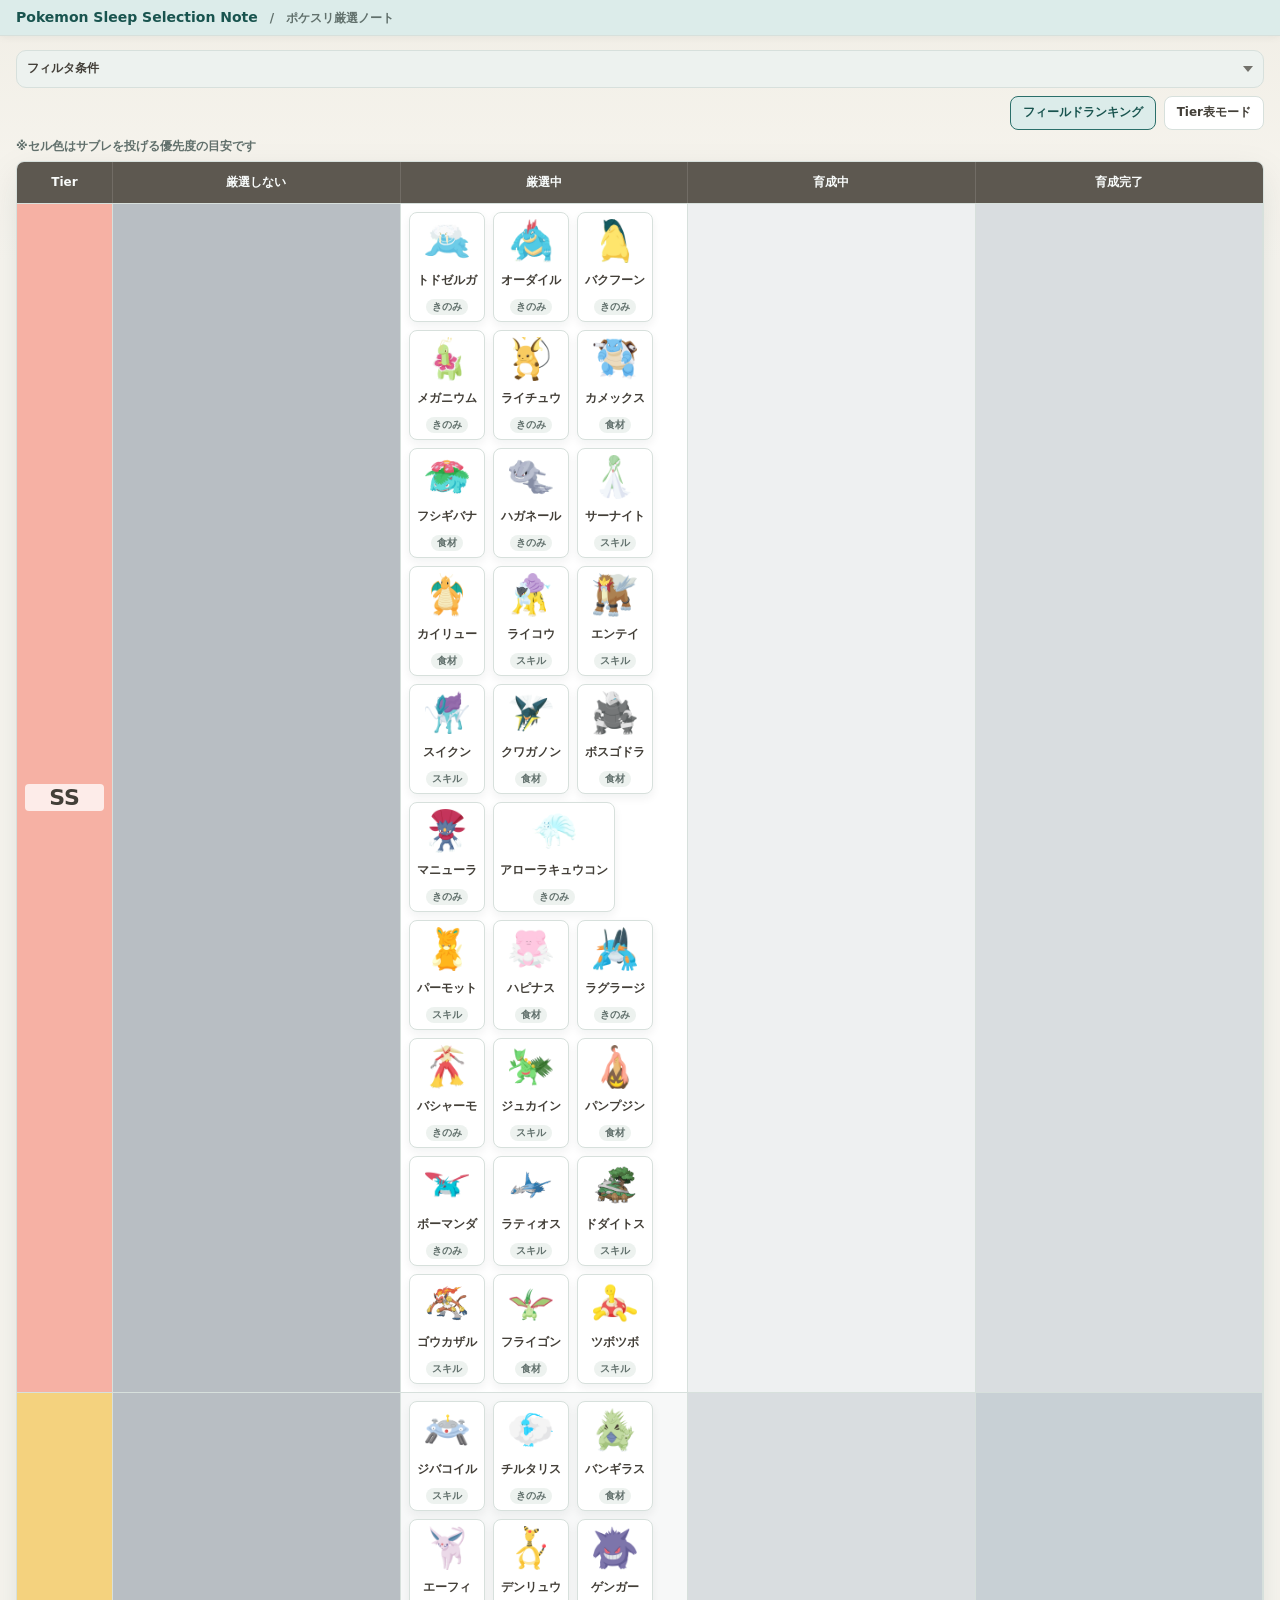
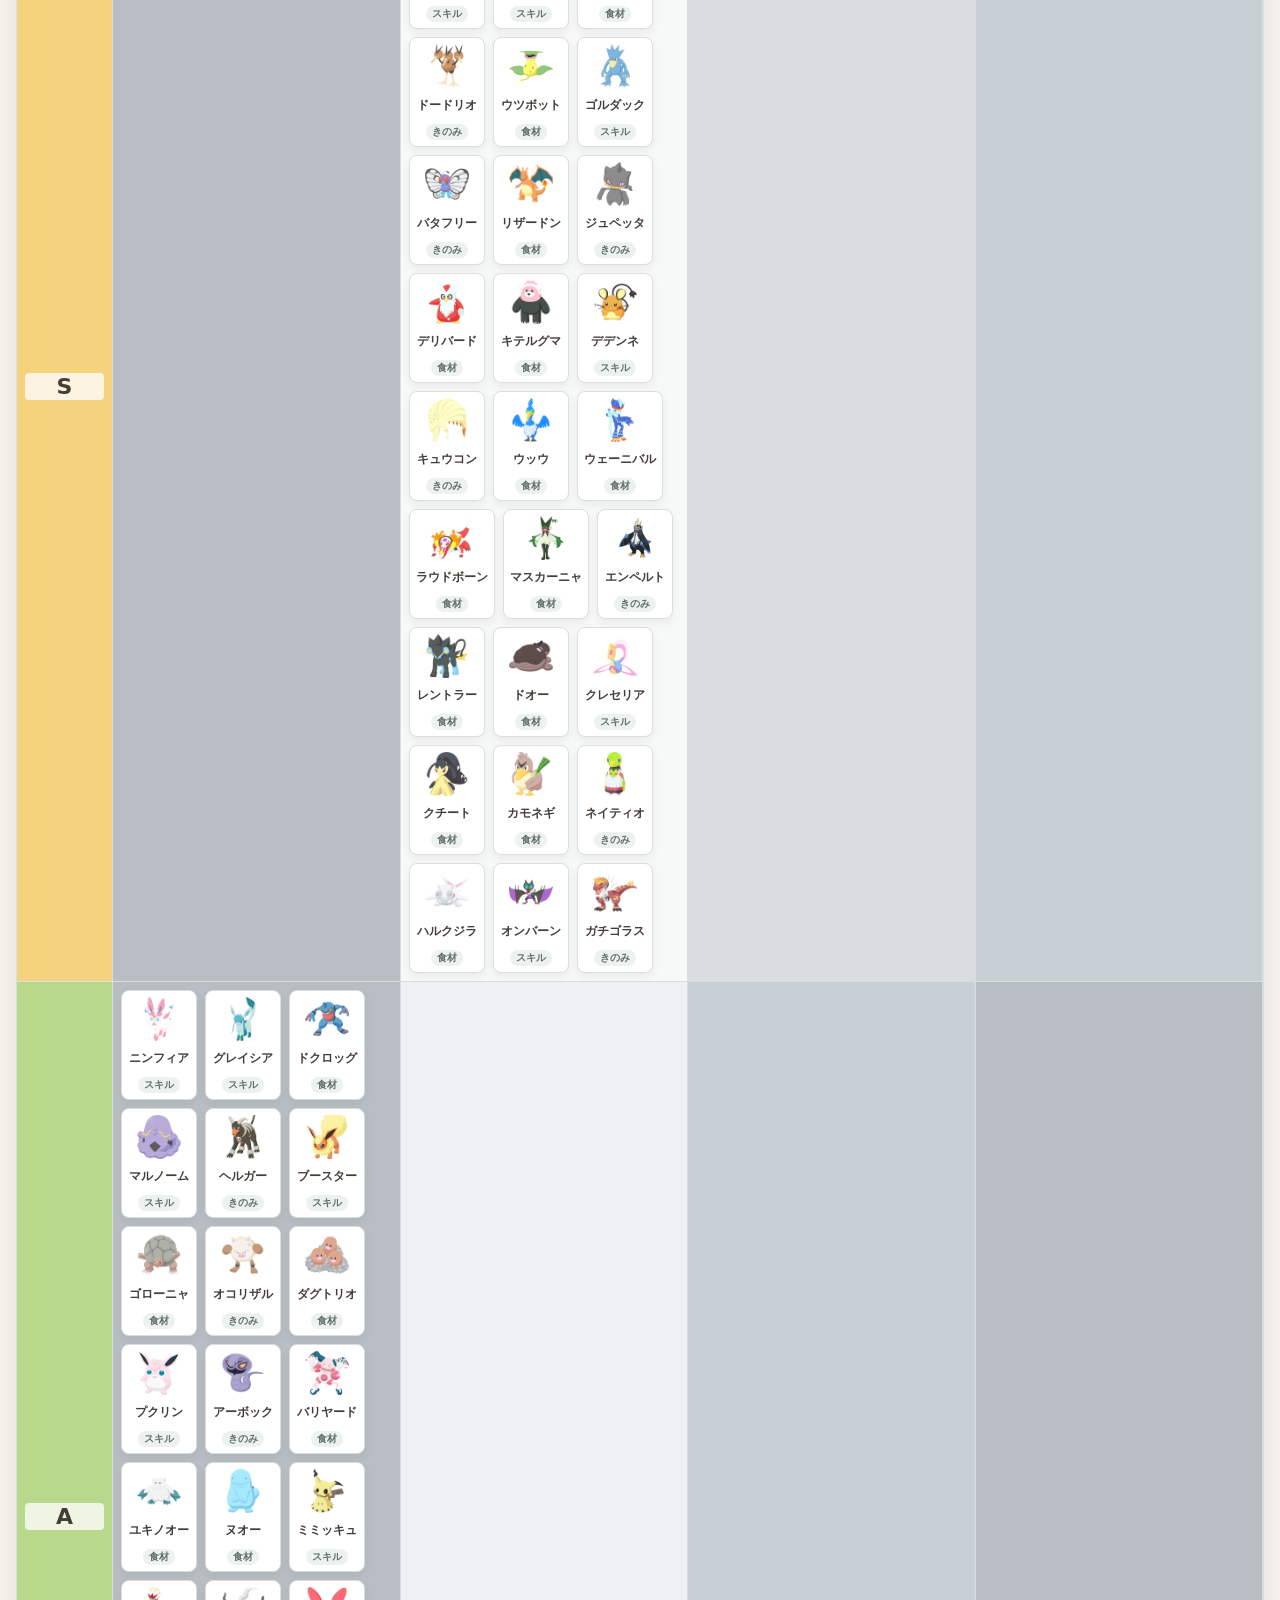
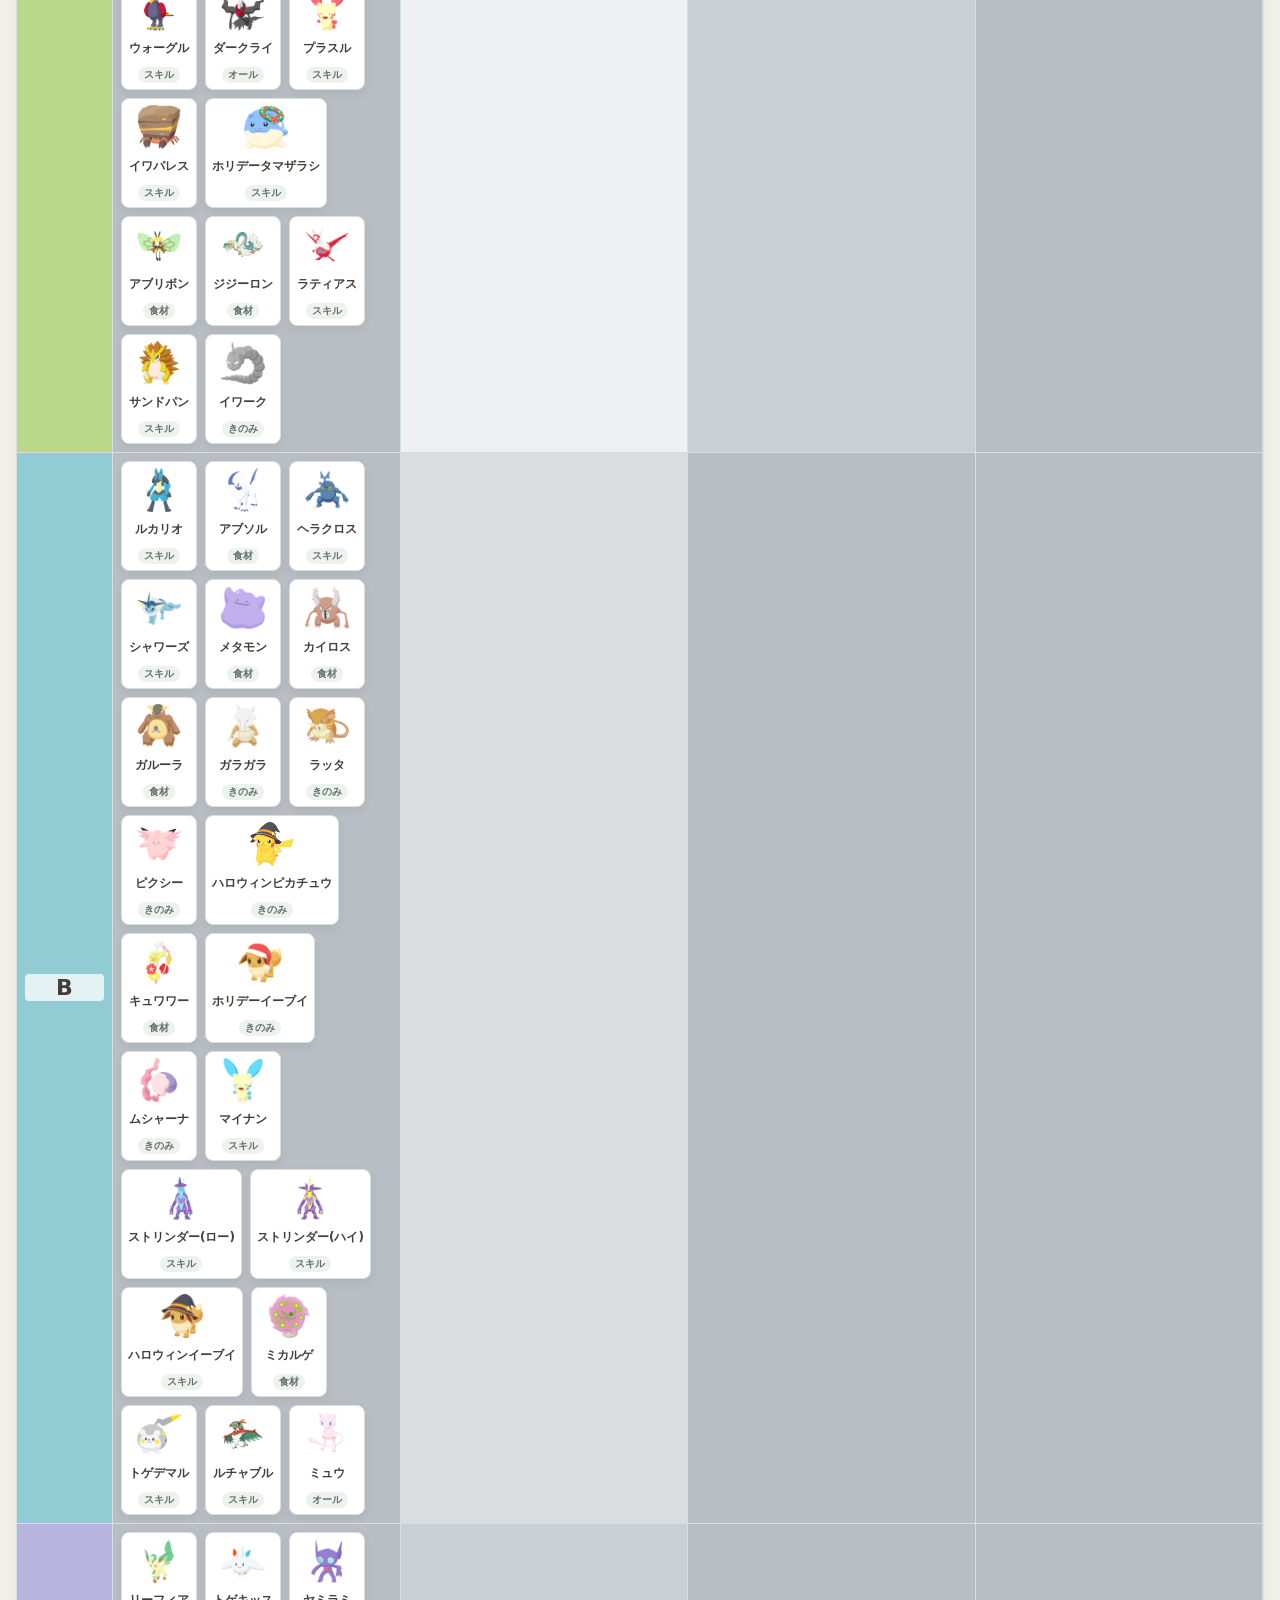
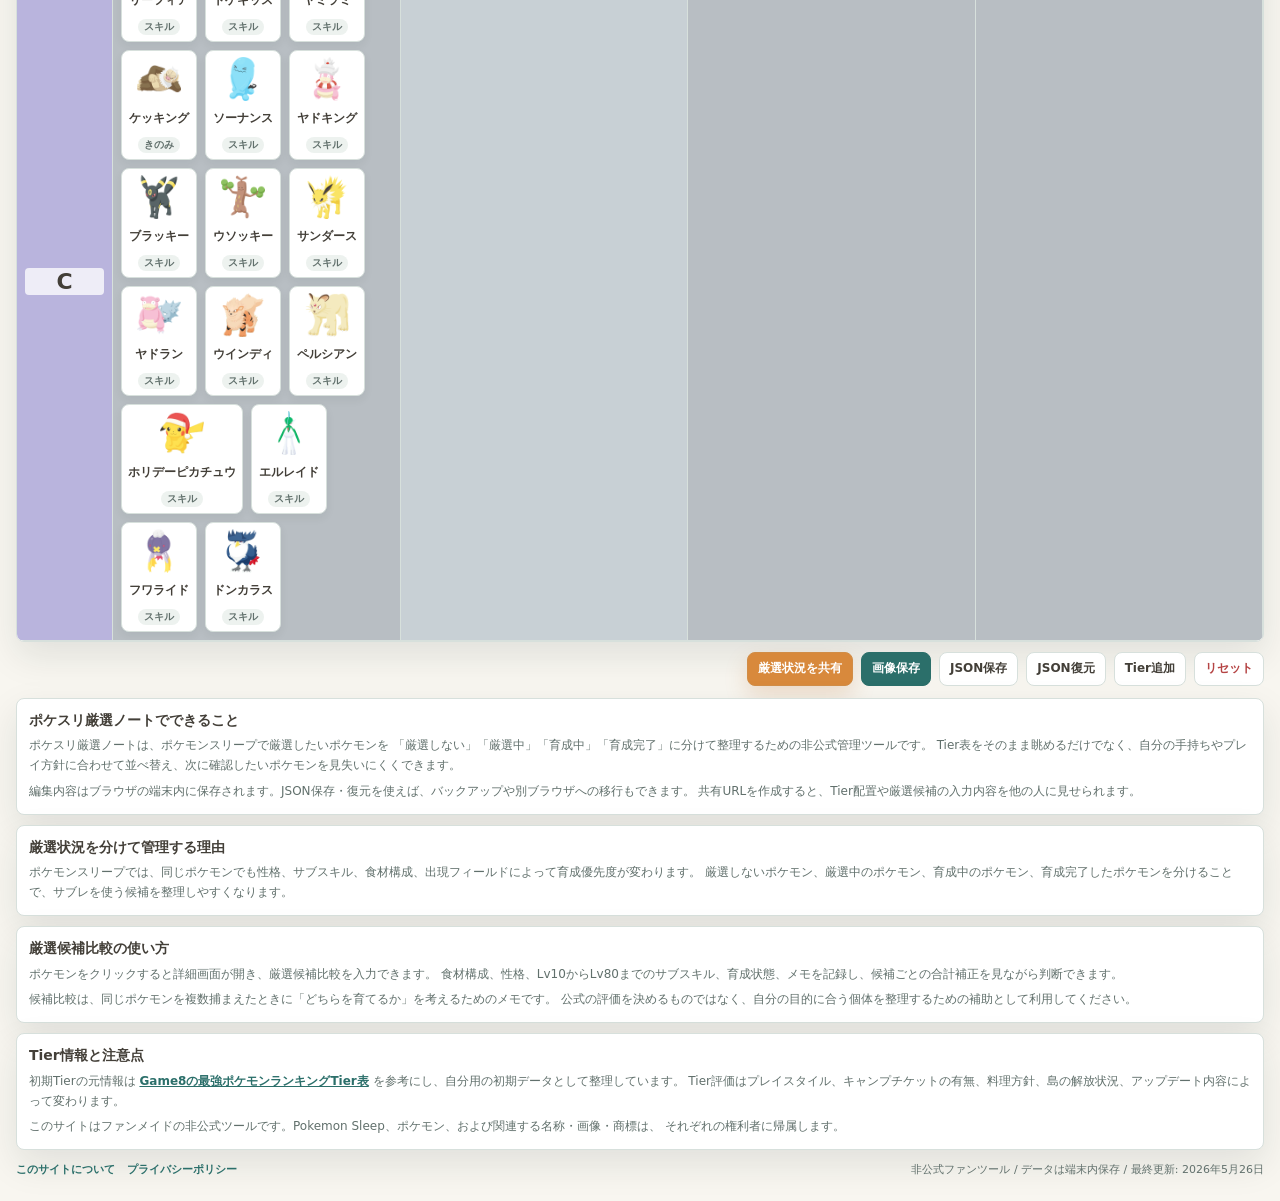
==== commit 4c971884: "Add field ranking recommendations" ====
--- a/index.html
+++ b/index.html
@@ -9,7 +9,7 @@
     <link rel="icon" href="assets/favicon.svg" type="image/svg+xml" />
     <link rel="manifest" href="manifest.webmanifest" />
     <script async src="https://pagead2.googlesyndication.com/pagead/js/adsbygoogle.js?client=ca-pub-2435857317231554" crossorigin="anonymous"></script>
-    <link rel="stylesheet" href="styles.css?v=20260601-14" />
+    <link rel="stylesheet" href="styles.css?v=20260824-6" />
   </head>
   <body>
     <div class="app-shell">
@@ -72,6 +72,11 @@
         </div>
       </section>
 
+      <div class="board-mode-actions" aria-label="表示・ランキング操作">
+        <button id="fieldRankingButton" class="board-mode-button field-ranking-button" type="button">フィールドランキング</button>
+        <button id="viewModeButton" class="board-mode-button" type="button" aria-pressed="false">Tier表モード</button>
+      </div>
+
       <section id="snackRulePanel" class="snack-rule-panel" aria-label="セル色の基準"></section>
       <main class="workspace">
         <div class="board-column">
@@ -126,7 +131,6 @@
       <div class="page-actions">
         <button id="shareUrlButton" class="share-button" type="button">厳選状況を共有</button>
         <button id="exportButton" class="primary-button" type="button">画像保存</button>
-        <button id="viewModeButton" type="button" aria-pressed="false">Tier表モード</button>
         <button id="exportDataButton" type="button">JSON保存</button>
         <button id="importDataButton" type="button">JSON復元</button>
         <input id="importDataInput" type="file" accept="application/json,.json" hidden />
@@ -233,6 +237,30 @@
       </form>
     </dialog>
 
-    <script src="app.js?v=20260824-1"></script>
+    <dialog id="fieldRankingDialog" class="field-ranking-dialog">
+      <form method="dialog">
+        <div class="dialog-title-row">
+          <h2>フィールドランキング</h2>
+          <button class="dialog-close-button" value="cancel" type="submit" aria-label="閉じる">×</button>
+        </div>
+        <section class="field-ranking-layout" aria-label="フィールドランキング設定と結果">
+          <aside class="field-ranking-controls" aria-label="ピックアップ設定">
+            <label class="field-ranking-control">
+              <span>イベント</span>
+              <select id="fieldRankingEventSelect">
+                <option value="default">デフォルト</option>
+              </select>
+            </label>
+            <div id="fieldRankingEventSummary" class="field-ranking-event-summary" aria-live="polite"></div>
+          </aside>
+          <div id="fieldRankingResults" class="field-ranking-results" aria-live="polite"></div>
+        </section>
+        <div class="dialog-footer">
+          <button value="cancel" type="submit">閉じる</button>
+        </div>
+      </form>
+    </dialog>
+
+    <script src="app.js?v=20260824-6"></script>
   </body>
 </html>
--- a/styles.css
+++ b/styles.css
@@ -573,6 +573,27 @@
   color: var(--accent);
 }
 
+.board-mode-actions {
+  display: flex;
+  flex-wrap: wrap;
+  gap: 8px;
+  justify-content: flex-end;
+  margin: -4px 0 8px;
+  min-width: 0;
+}
+
+.board-mode-button {
+  min-height: 34px;
+  padding: 0 12px;
+  font-size: 12px;
+}
+
+.field-ranking-button {
+  border-color: var(--accent);
+  background: var(--accent-soft);
+  color: var(--accent-strong);
+}
+
 .tier-row {
   display: grid;
   grid-template-columns: var(--tier-label-width) repeat(4, minmax(190px, 1fr));
@@ -669,7 +690,8 @@
 #specialtyFilter,
 #fieldFilter,
 #ingredientFilter,
-#ingredientScopeFilter {
+#ingredientScopeFilter,
+#fieldRankingEventSelect {
   min-height: 34px;
   width: 100%;
   border: 1px solid var(--line);
@@ -980,6 +1002,180 @@
 
 .dialog-tab-panel[hidden] {
   display: none;
+}
+
+.field-ranking-dialog form {
+  grid-template-rows: auto minmax(0, 1fr) auto;
+}
+
+.field-ranking-layout {
+  display: grid;
+  grid-template-columns: minmax(220px, 280px) minmax(0, 1fr);
+  gap: 12px;
+  min-height: 0;
+}
+
+.field-ranking-controls,
+.field-ranking-results {
+  min-width: 0;
+  min-height: 0;
+  overflow: auto;
+  border: 1px solid var(--line);
+  border-radius: 8px;
+  background: var(--surface);
+}
+
+.field-ranking-controls {
+  display: grid;
+  align-content: start;
+  gap: 12px;
+  padding: 12px;
+}
+
+.field-ranking-control {
+  display: grid;
+  gap: 6px;
+}
+
+.field-ranking-control span,
+.field-ranking-contributors > span,
+.field-ranking-meta dt {
+  color: var(--muted);
+  font-size: 11px;
+  font-weight: 800;
+}
+
+.field-ranking-event-summary {
+  display: grid;
+  gap: 10px;
+  max-height: 520px;
+  overflow: auto;
+  color: var(--muted);
+  font-size: 12px;
+  line-height: 1.5;
+}
+
+.field-ranking-event-summary p {
+  margin: 0;
+}
+
+.field-ranking-event-pickups {
+  display: grid;
+  gap: 6px;
+}
+
+.field-ranking-event-pickups div {
+  display: grid;
+  gap: 3px;
+  padding: 8px;
+  border: 1px solid var(--line);
+  border-radius: 8px;
+  background: var(--surface-3);
+}
+
+.field-ranking-event-pickups strong {
+  color: var(--ink);
+  font-size: 12px;
+}
+
+.field-ranking-event-pickups span {
+  color: var(--muted);
+  font-size: 11px;
+}
+
+.field-ranking-results {
+  display: grid;
+  align-content: start;
+  gap: 8px;
+  padding: 12px;
+}
+
+.field-ranking-item {
+  display: grid;
+  gap: 10px;
+  padding: 12px;
+  border: 1px solid var(--line);
+  border-radius: 8px;
+  background: var(--surface-3);
+}
+
+.field-ranking-item-head {
+  display: grid;
+  grid-template-columns: 34px minmax(0, 1fr) auto;
+  align-items: center;
+  gap: 10px;
+}
+
+.field-ranking-rank {
+  display: grid;
+  place-items: center;
+  width: 34px;
+  height: 34px;
+  border-radius: 8px;
+  background: var(--accent);
+  color: #ffffff;
+  font-size: 15px;
+  font-weight: 900;
+}
+
+.field-ranking-item h3 {
+  min-width: 0;
+  margin: 0;
+  overflow-wrap: anywhere;
+  color: var(--ink);
+  font-size: 16px;
+}
+
+.field-ranking-item-head strong {
+  color: var(--accent-strong);
+  font-size: 20px;
+  font-weight: 900;
+}
+
+.field-ranking-meta {
+  display: flex;
+  flex-wrap: wrap;
+  gap: 6px 12px;
+  margin: 0;
+}
+
+.field-ranking-meta dt,
+.field-ranking-meta dd {
+  margin: 0;
+}
+
+.field-ranking-meta dd {
+  color: var(--ink);
+  font-size: 12px;
+  font-weight: 800;
+}
+
+.field-ranking-contributors {
+  display: grid;
+  gap: 6px;
+}
+
+.field-ranking-contributors div {
+  display: flex;
+  flex-wrap: wrap;
+  gap: 6px;
+}
+
+.field-ranking-contributors div span {
+  min-width: 0;
+  padding: 3px 7px;
+  border-radius: 999px;
+  background: var(--accent-soft);
+  color: var(--accent-strong);
+  font-size: 11px;
+  font-weight: 800;
+}
+
+.field-ranking-empty {
+  margin: 0;
+  color: var(--muted);
+  font-size: 13px;
+  font-weight: 700;
 }
 
 .detail-layout {
@@ -1684,6 +1880,12 @@
     justify-content: stretch;
   }
 
+  .board-mode-actions {
+    display: grid;
+    grid-template-columns: repeat(2, minmax(0, 1fr));
+    margin: 0 0 8px;
+  }
+
   .workspace {
     display: block;
   }
@@ -1792,8 +1994,22 @@
 
   .dialog-tabs,
   .detail-layout,
+  .field-ranking-layout,
   .pokemon-info-fields {
     grid-template-columns: 1fr;
+  }
+
+  .field-ranking-event-summary {
+    max-height: 180px;
+  }
+
+  .field-ranking-item-head {
+    grid-template-columns: 34px minmax(0, 1fr);
+  }
+
+  .field-ranking-item-head strong {
+    grid-column: 2;
+    font-size: 18px;
   }
 
   .move-targets {
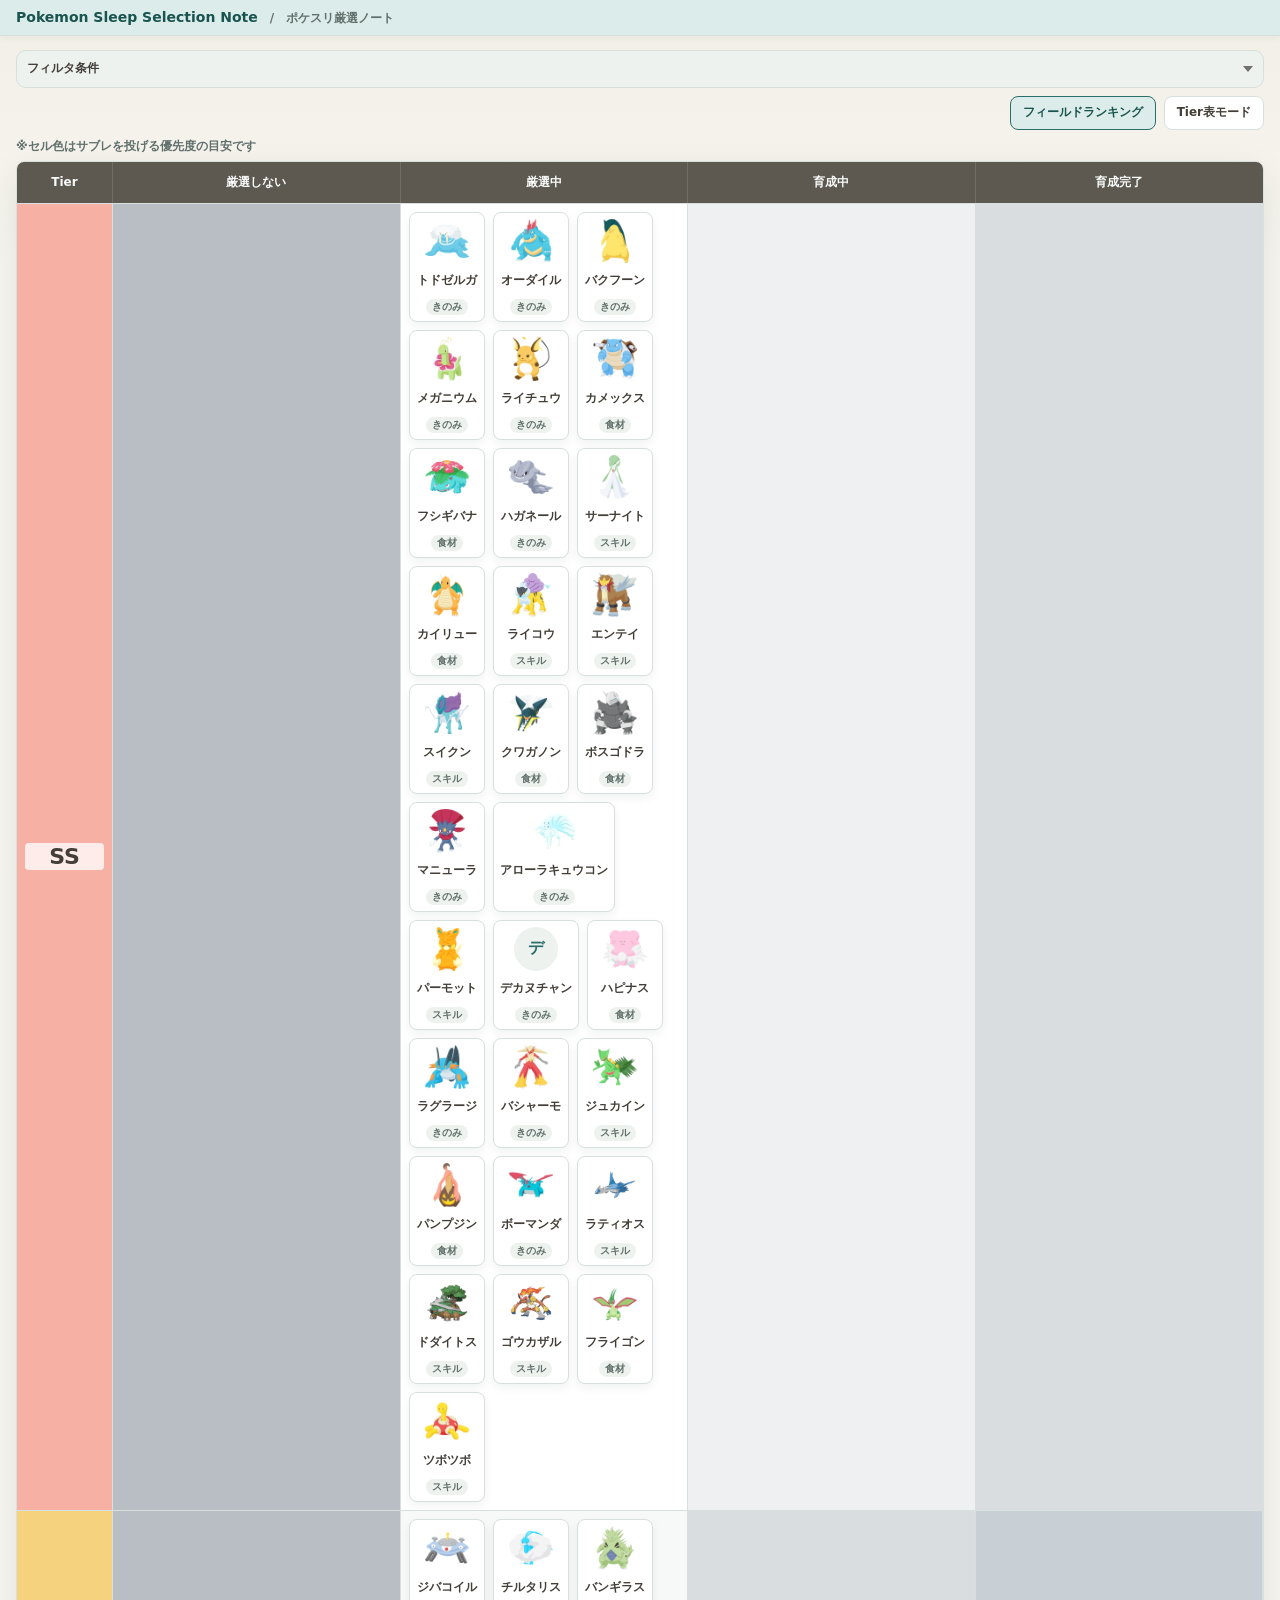
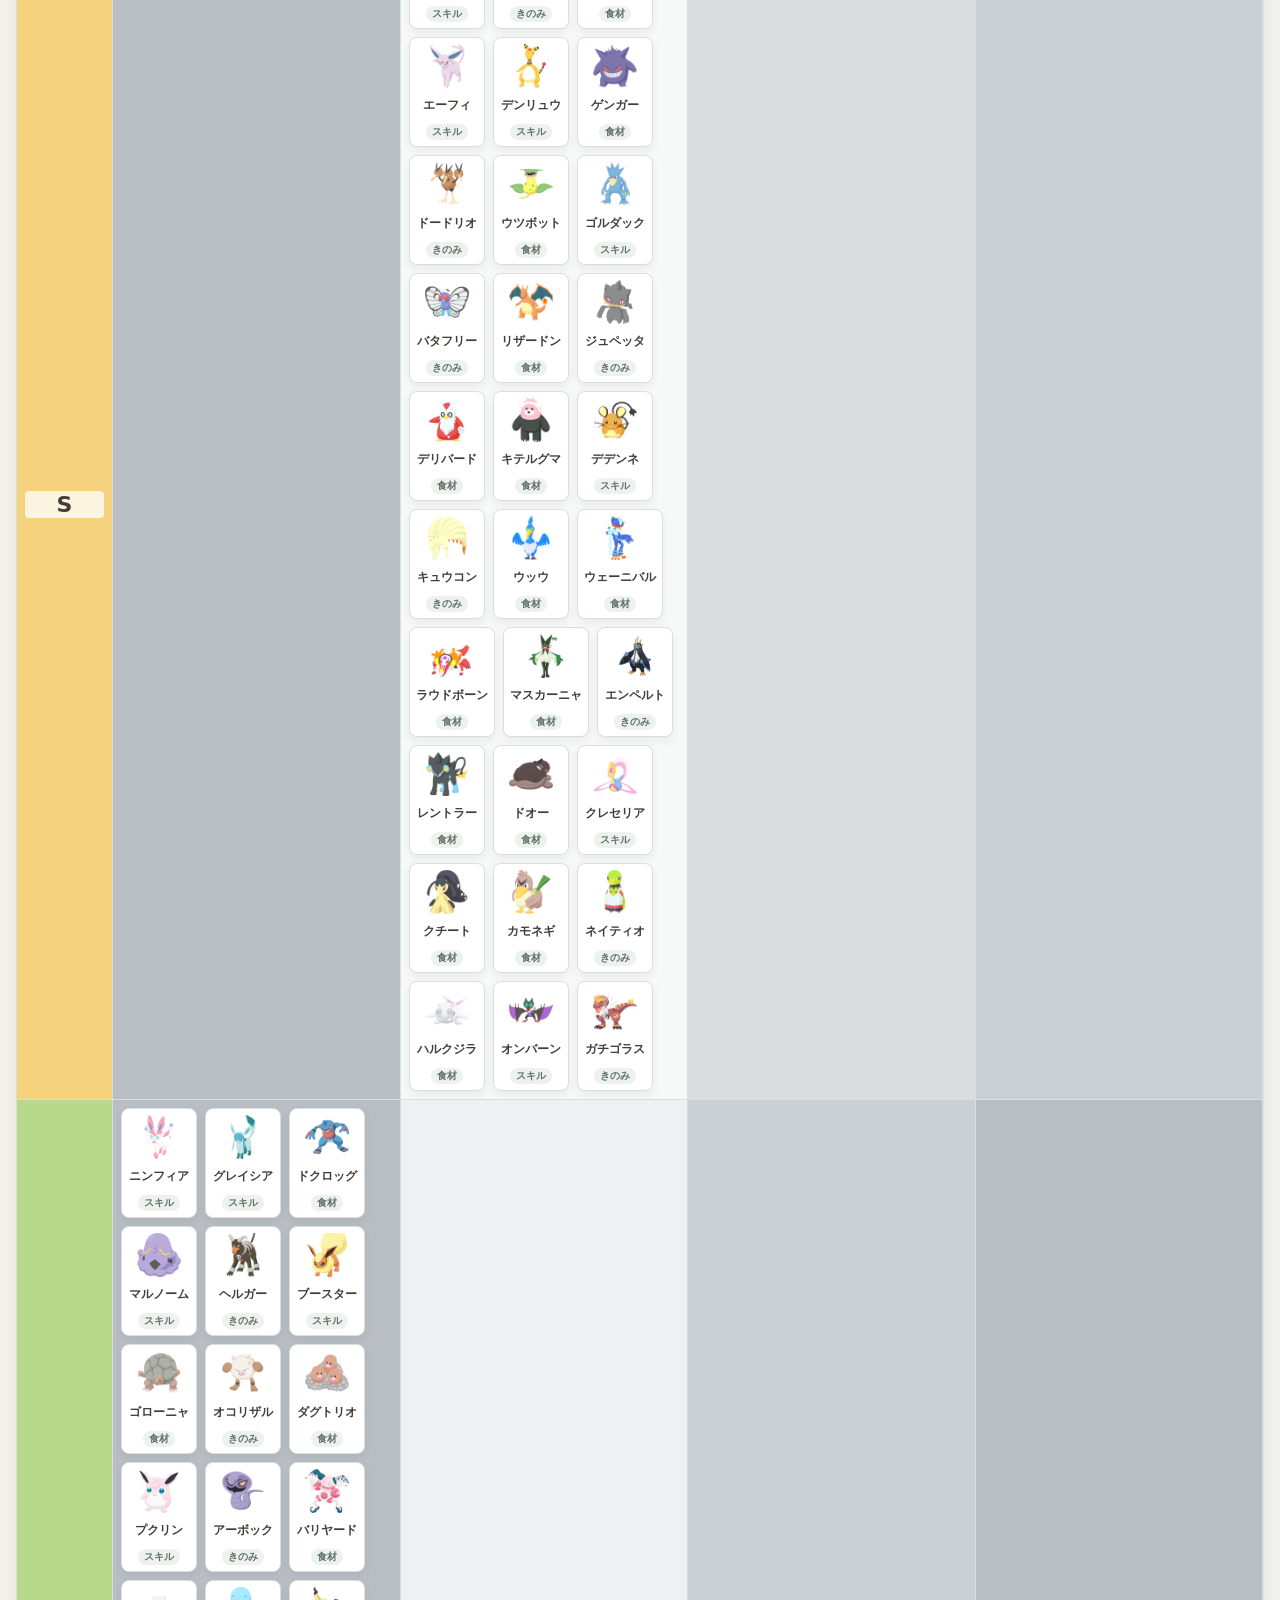
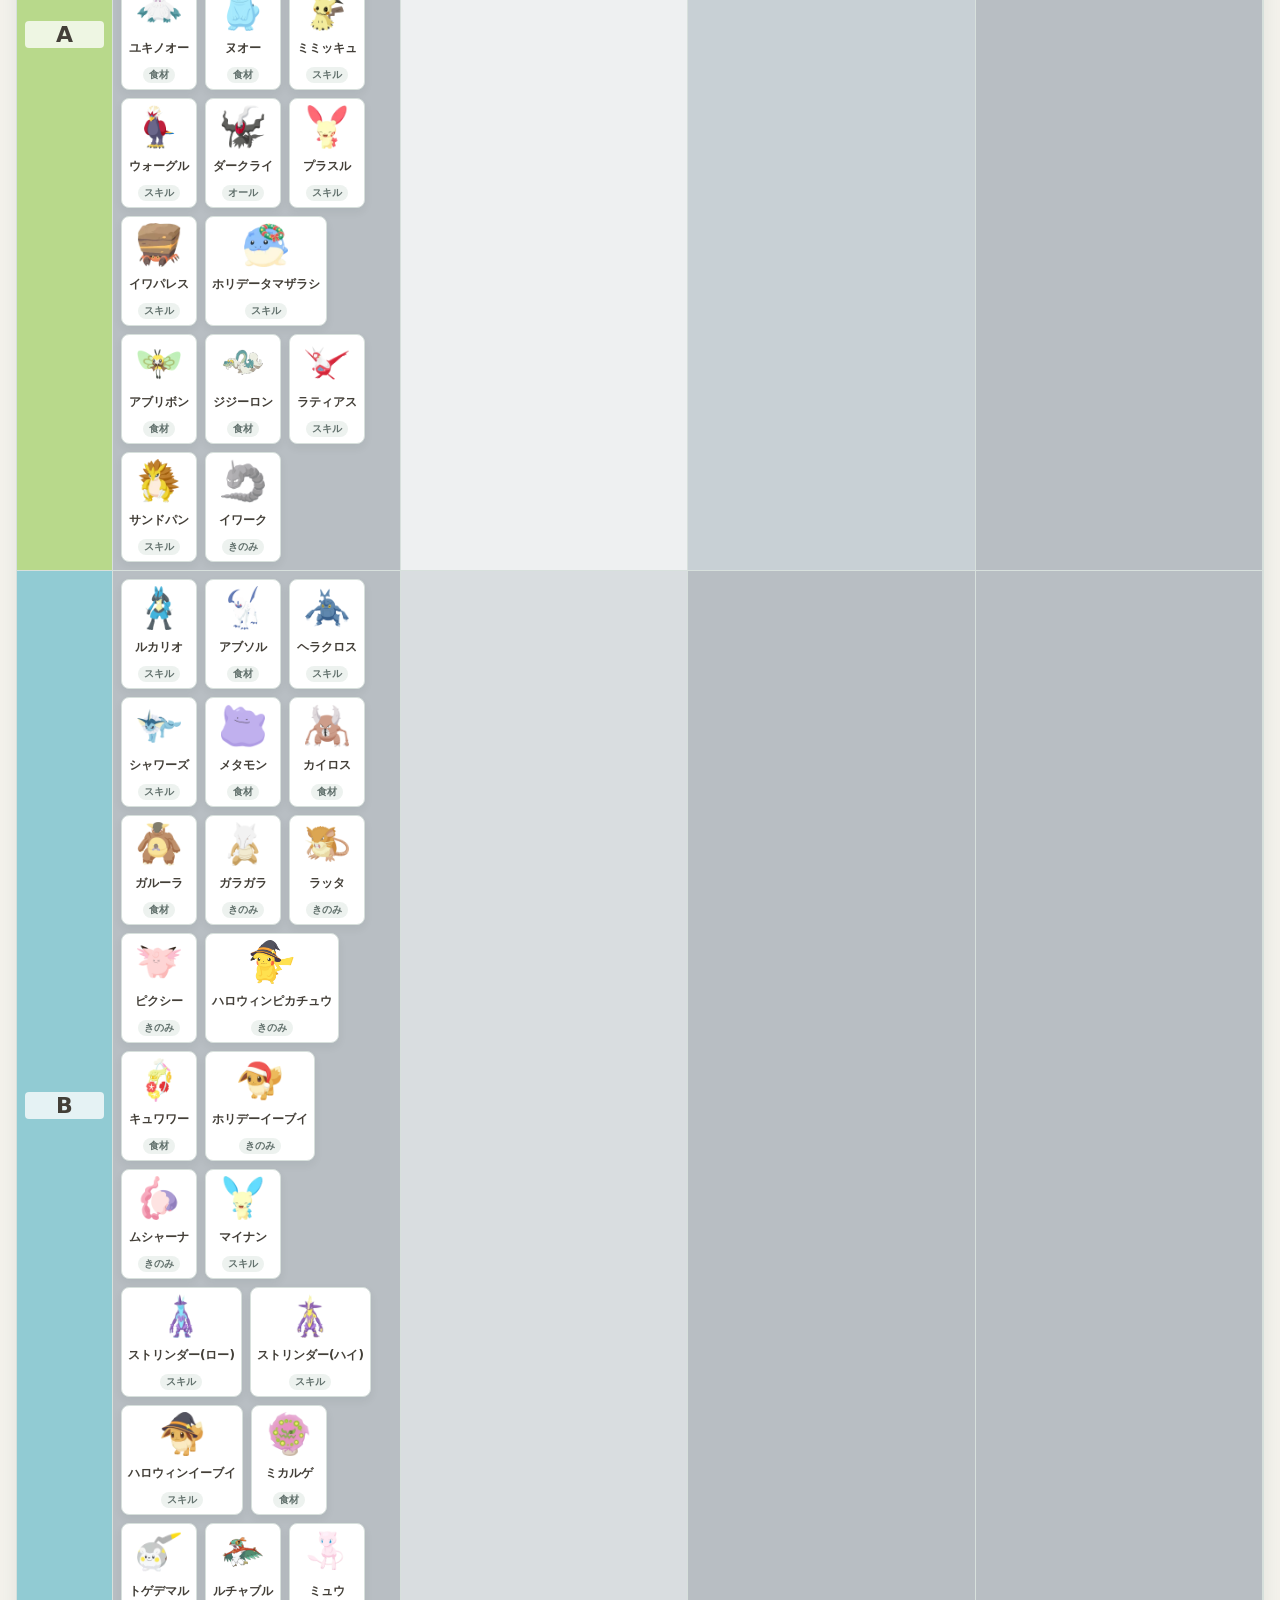
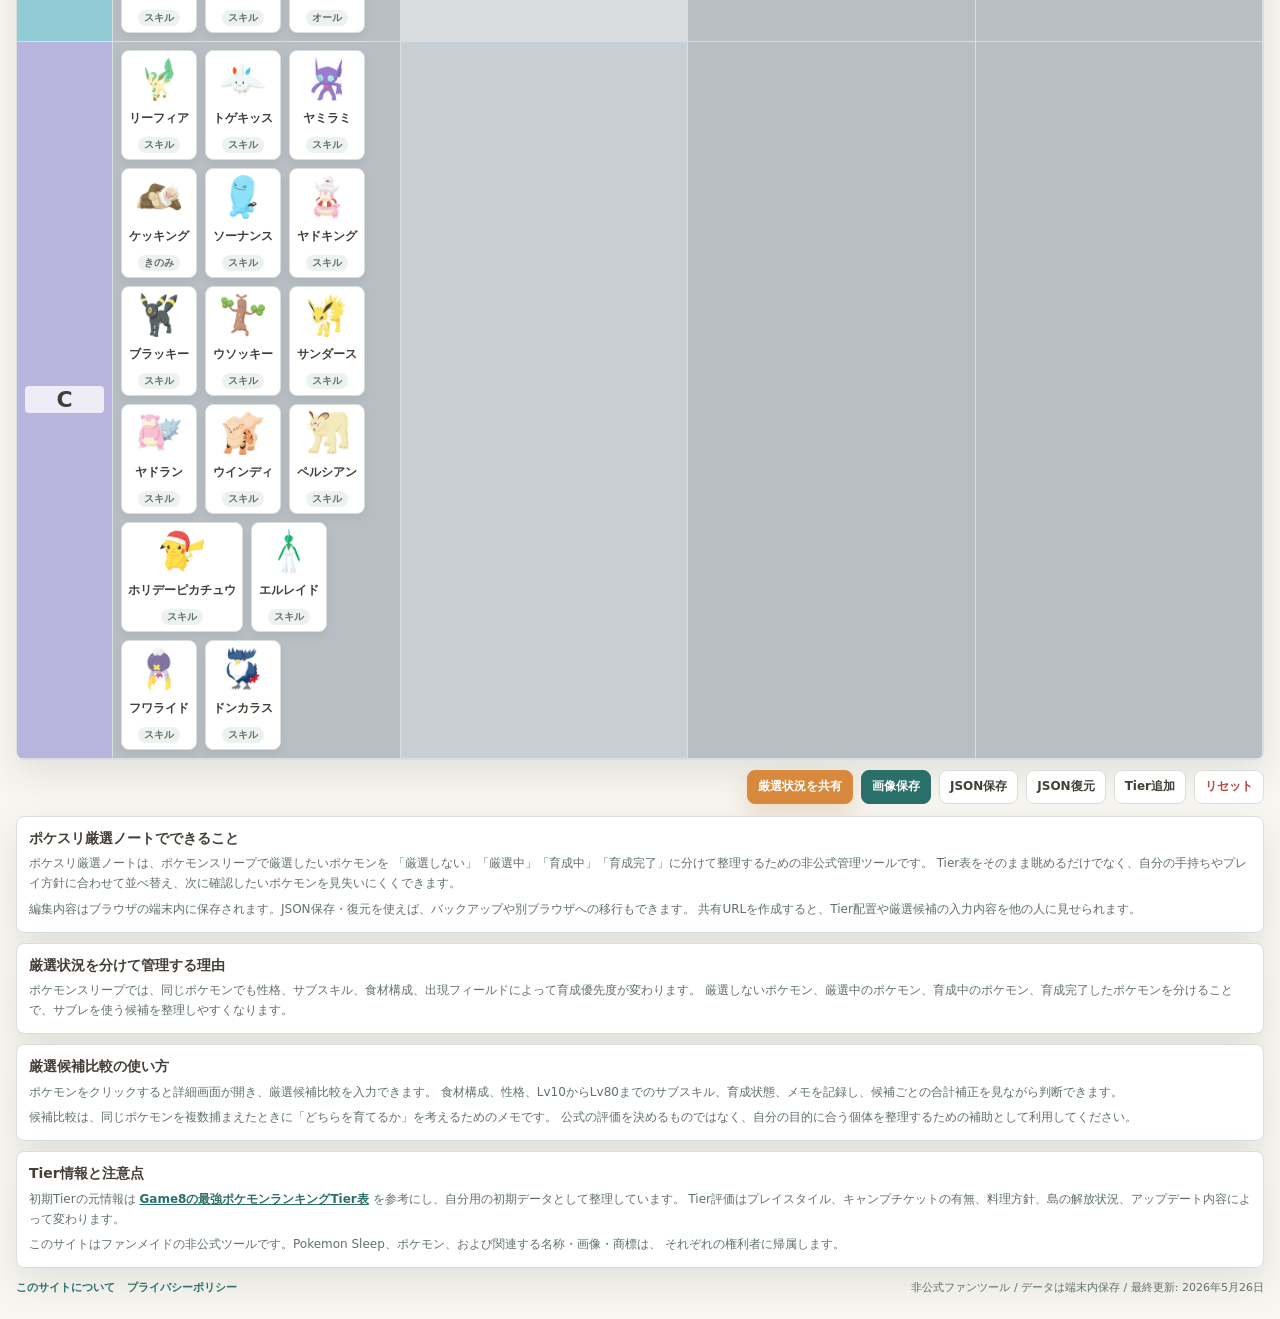
==== commit 75606c09: "Add Tinkaton and update field appearances" ====
--- a/index.html
+++ b/index.html
@@ -261,6 +261,6 @@
       </form>
     </dialog>
 
-    <script src="app.js?v=20260824-6"></script>
+    <script src="app.js?v=20260824-8"></script>
   </body>
 </html>
